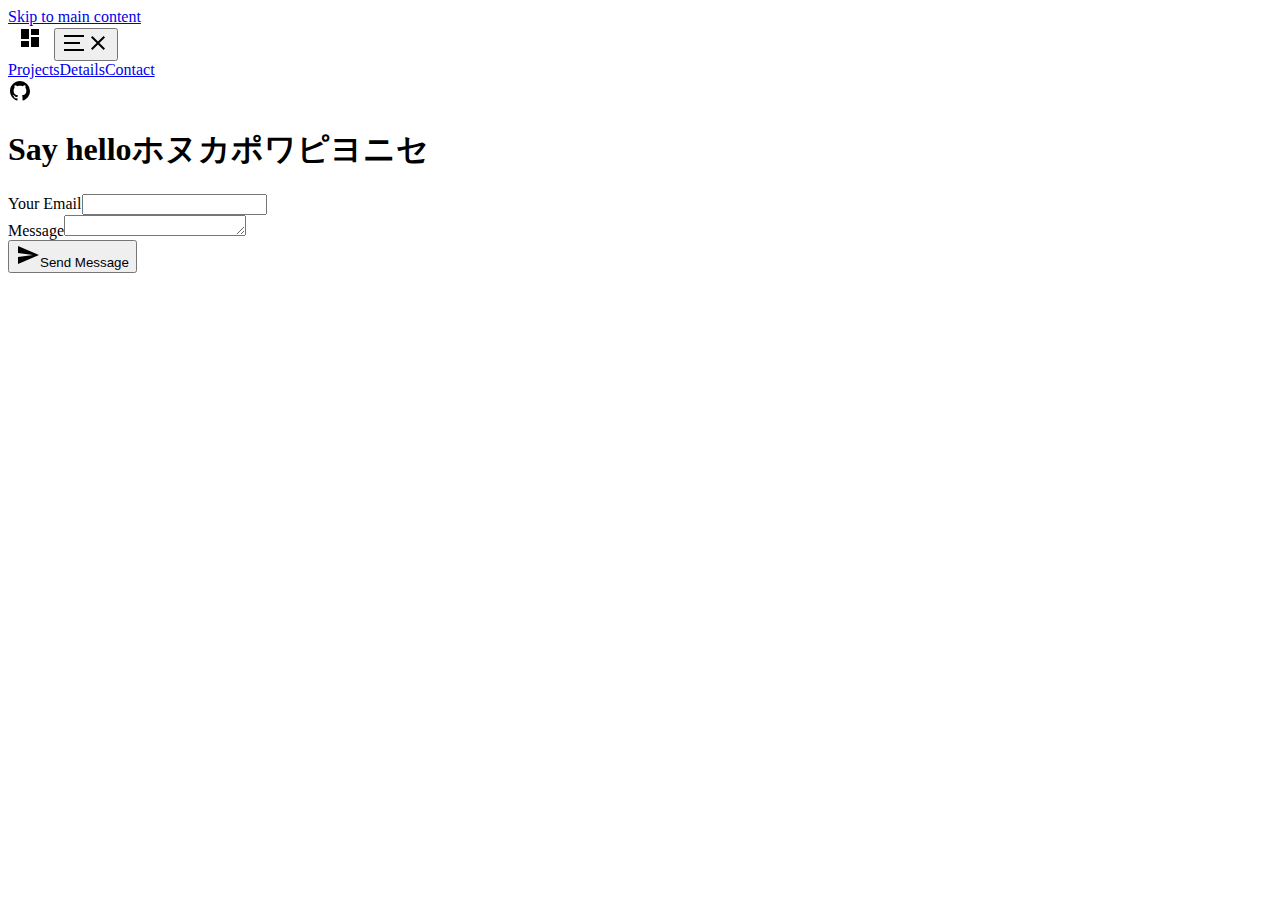
==== contact/index.html @ 42aface4 "Prototype" ====
<!DOCTYPE html><html lang="en"><head><meta charset="utf-8"><meta content="width=device-width,initial-scale=1,shrink-to-fit=no,viewport-fit=cover" name="viewport"><link href="/apple-touch-icon.png" rel="apple-touch-icon" sizes="180x180"><link href="/favicon-32x32.png" rel="icon" type="image/png" sizes="32x32"><link href="/favicon-16x16.png" rel="icon" type="image/png" sizes="16x16"><link href="/site.webmanifest" rel="manifest"><link href="/safari-pinned-tab.svg" rel="mask-icon" color="#5bbad5"><meta content="#da532c" name="msapplication-TileColor"><meta content="#ffffff" name="theme-color"><link href="/Xavier-WW/humans.txt" rel="author" type="text/plain"><link href="/Xavier-WW/static/css/main.a9c631ac.chunk.css" rel="stylesheet"><script src="/Xavier-WW/static/js/0.b0298225.chunk.js" charset="utf-8"></script><link href="/Xavier-WW/static/css/11.02528a26.chunk.css" rel="stylesheet" type="text/css"><script src="/Xavier-WW/static/js/11.ef9a4559.chunk.js" charset="utf-8"></script><link href="/Xavier-WW/static/media/gotham-medium.0ad7d622.woff2" rel="preload" data-react-helmet="true" as="font" crossorigin=""><link href="/Xavier-WW/static/media/gotham-book.9c2a0ce4.woff2" rel="preload" data-react-helmet="true" as="font" crossorigin=""><link href="https://X/contact" rel="canonical" data-react-helmet="true"><style data-react-helmet="true">@font-face{font-family:Gotham;font-weight:400;src:url(/Xavier-WW/static/media/gotham-book.9c2a0ce4.woff2) format("woff");font-display:swap}@font-face{font-family:Gotham;font-weight:500;src:url(/Xavier-WW/static/media/gotham-medium.0ad7d622.woff2) format("woff2");font-display:swap}</style><style data-react-helmet="true">:root{--rgbBlack:0 0 0;--rgbWhite:255 255 255;--bezierFastoutSlowin:cubic-bezier(0.4, 0.0, 0.2, 1);--durationXS:200ms;--durationS:300ms;--durationM:400ms;--durationL:600ms;--durationXL:800ms;--systemFontStack:system-ui,-apple-system,BlinkMacSystemFont,San Francisco,Roboto,Segoe UI,Ubuntu,Helvetica Neue,sans-serif;--fontStack:Gotham,system-ui,-apple-system,BlinkMacSystemFont,San Francisco,Roboto,Segoe UI,Ubuntu,Helvetica Neue,sans-serif;--monoFontStack:SFMono Regular,Roboto Mono,Consolas,Liberation Mono,Menlo,Courier,monospace;--japaneseFontStack:ヒラギノ角ゴ Pro W3,Hiragino Kaku Gothic Pro,Hiragino Sans,Osaka,メイリオ,Meiryo,Segoe UI,sans-serif;--fontWeightRegular:400;--fontWeightMedium:500;--fontWeightBold:700;--fontSizeH0:8.75rem;--fontSizeH1:6.25rem;--fontSizeH2:3.625rem;--fontSizeH3:2.375rem;--fontSizeH4:1.75rem;--fontSizeBodyXL:1.375rem;--fontSizeBodyL:1.25rem;--fontSizeBodyM:1.125rem;--fontSizeBodyS:1rem;--fontSizeBodyXS:0.875rem;--lineHeightTitle:1.1;--lineHeightBody:1.5;--maxWidthS:540px;--maxWidthM:720px;--maxWidthL:1096px;--maxWidthXL:1680px;--spaceOuter:64px;--spaceXS:4px;--spaceS:8px;--spaceM:16px;--spaceL:24px;--spaceXL:32px;--space2XL:48px;--space3XL:64px;--space4XL:96px;--space5XL:128px}@media (max-width:2080px){:root{--fontSizeH0:7.5rem;--fontSizeH1:5rem}}@media (max-width:1680px){:root{--maxWidthS:480px;--maxWidthM:640px;--maxWidthL:1000px;--maxWidthXL:1100px;--spaceOuter:48px;--fontSizeH0:6.25rem;--fontSizeH1:4.375rem;--fontSizeH2:3.25rem;--fontSizeH3:2.25rem;--fontSizeH4:1.625rem}}@media (max-width:1024px){:root{--fontSizeH0:5rem;--fontSizeH1:3.75rem;--fontSizeH2:3rem;--fontSizeH3:2rem;--fontSizeH4:1.5rem}}@media (max-width:696px){:root{--spaceOuter:24px;--fontSizeH0:3.5rem;--fontSizeH1:2.5rem;--fontSizeH2:2.125rem;--fontSizeH3:1.75rem;--fontSizeH4:1.375rem;--fontSizeBodyL:1.125rem;--fontSizeBodyM:1rem;--fontSizeBodyS:0.875rem}}@media (max-width:400px){:root{--spaceOuter:16px;--fontSizeH0:2.625rem;--fontSizeH1:2.375rem;--fontSizeH2:1.75rem;--fontSizeH3:1.5rem;--fontSizeH4:1.25rem}}.dark{--rgbBackground:17 17 17;--rgbBackgroundLight:26 26 26;--rgbPrimary:0 229 255;--rgbAccent:0 229 255;--rgbText:255 255 255;--rgbError:255 0 60;--colorTextTitle:rgb(var(--rgbText) / 1);--colorTextBody:rgb(var(--rgbText) / 0.8);--colorTextLight:rgb(var(--rgbText) / 0.6)}.light{--rgbBackground:242 242 242;--rgbBackgroundLight:255 255 255;--rgbPrimary:0 0 0;--rgbAccent:0 229 255;--rgbText:0 0 0;--rgbError:210 14 60;--colorTextTitle:rgb(var(--rgbText) / 1);--colorTextBody:rgb(var(--rgbText) / 0.7);--colorTextLight:rgb(var(--rgbText) / 0.6)}</style><title>Contact | Xavier W. Wang</title><meta content="Send me a message if you’re interested in discussing a project or if you just want to say hi" name="description" data-react-helmet="true"></head><body class="dark"><script>const preferredTheme=JSON.parse(localStorage.getItem("theme"));document.body.className=preferredTheme||"dark"</script><div id="root"><a class="visually-hidden skip-to-main visually-hidden--show-on-focus" href="#MainContent">Skip to main content</a><header class="navbar"><a class="navbar__logo" href="/#intro" aria-label="Hamish Williams, Designer"><svg aria-hidden="true" class="monogram" height="29" viewBox="0 0 26 29" width="46"><defs><clipPath id="monogram-clip-1"><path d="M13,3V9H21V3M13,21H21V11H13M3,21H11V15H3M3,13H11V3H3V13Z"></path></clipPath></defs><rect height="100%" width="100%" clip-path="url(#monogram-clip-1)"></rect><g clip-path="url(#monogram-clip-1)"><rect height="100%" width="100%" class="monogram__highlight"></rect></g></svg></a><button class="button nav-toggle button--icon-only" aria-expanded="false" aria-label="Menu"><span class="button__text"><div class="nav-toggle__inner"><svg aria-hidden="true" class="icon nav-toggle__icon nav-toggle__icon--menu" height="24" viewBox="0 0 24 24" width="24"><path d="M22 6H2V4h20v2zM2 13h16v-2H2v2zm0 7h20v-2H2v2z"></path></svg><svg aria-hidden="true" class="icon nav-toggle__icon nav-toggle__icon--close" height="24" viewBox="0 0 24 24" width="24"><path d="M19 6.41L17.59 5 12 10.59 6.41 5 5 6.41 10.59 12 5 17.59 6.41 19 12 13.41 17.59 19 19 17.59 13.41 12z"></path></svg></div></span></button><nav class="navbar__nav"><div class="navbar__nav-list"><a class="navbar__nav-link" href="/#project-1">Projects</a><a class="navbar__nav-link" href="/#details">Details</a><a class="navbar__nav-link navbar__nav-link--active" href="/contact" aria-current="page">Contact</a></div><div class="navbar__nav-icons"><a class="navbar__nav-icon-link" href="https://github.com/Xavier-WW" aria-label="Github" rel="noopener noreferrer" target="_blank"><svg aria-hidden="true" class="icon navbar__nav-icon" height="24" viewBox="0 0 24 24" width="24"><path d="M12 2C6.477 2 2 6.477 2 12c0 4.42 2.87 8.17 6.84 9.5.5.08.66-.23.66-.5v-1.69c-2.77.6-3.36-1.34-3.36-1.34-.46-1.16-1.11-1.47-1.11-1.47-.91-.62.07-.6.07-.6 1 .07 1.53 1.03 1.53 1.03.87 1.52 2.34 1.07 2.91.83.09-.65.35-1.09.63-1.34-2.22-.25-4.55-1.11-4.55-4.92 0-1.11.38-2 1.03-2.71-.1-.25-.45-1.29.1-2.64 0 0 .84-.27 2.75 1.02.79-.22 1.65-.33 2.5-.33.85 0 1.71.11 2.5.33 1.91-1.29 2.75-1.02 2.75-1.02.55 1.35.2 2.39.1 2.64.65.71 1.03 1.6 1.03 2.71 0 3.82-2.34 4.66-4.57 4.91.36.31.69.92.69 1.85V21c0 .27.16.59.67.5C19.14 20.16 22 16.42 22 12A10 10 0 0012 2z"></path></svg></a></div></nav></header><main class="app" id="MainContent" tabindex="-1"><div class="app__page app__page--entered"><div class="section contact contact--entered"><form class="contact__form" method="post"><h1 class="contact__title contact__title--entering contact__title--hidden heading heading--align-auto heading--level-3 heading--weight-medium" style="--delay:360ms"><span class="decoder-text"><span class="visually-hidden decoder-text__label visually-hidden--hidden">Say hello</span><span class="decoder-text__content" aria-hidden="true"><span class="decoder-text__glyph">ホ</span><span class="decoder-text__glyph">ヌ</span><span class="decoder-text__glyph">カ</span><span class="decoder-text__glyph">ポ</span><span class="decoder-text__glyph">ワ</span><span class="decoder-text__glyph">ピ</span><span class="decoder-text__glyph">ヨ</span><span class="decoder-text__glyph">ニ</span><span class="decoder-text__glyph">セ</span></span></span></h1><div class="divider contact__divider contact__divider--entering contact__divider--hidden" style="--lineWidth:100%;--lineHeight:2px;--collapseDelay:0ms;--delay:380ms"><div class="divider__line"></div></div><div class="input contact__input contact__input--entering contact__input--hidden" style="--delay:500ms"><div class="input__content"><label class="input__label" for="input-2" id="input-2-label">Your Email</label><input aria-labelledby="input-2-label" autocomplete="email" class="input__element" id="input-2" maxlength="512" required type="email" value=""><div class="input__underline"></div></div></div><div class="input contact__input contact__input--entering contact__input--hidden" style="--delay:600ms"><div class="input__content"><label class="input__label" for="input-3" id="input-3-label">Message</label><textarea aria-labelledby="input-3-label" autocomplete="off" class="textarea input__element" id="input-3" maxlength="4096" required rows="1" style="--resize:none"></textarea><div class="input__underline"></div></div></div><button class="button contact__button contact__button--entering contact__button--hidden" style="--delay:700ms" type="submit"><svg aria-hidden="true" class="icon button__icon button__icon--start" height="24" viewBox="0 0 24 24" width="24"><path d="M2.01 21L23 12 2.01 3 2 10l15 2-15 2 .01 7z"></path></svg><span class="button__text">Send Message</span></button></form></div></div></main></div><script>!function(e){function t(t){for(var n,o,u=t[0],i=t[1],f=t[2],l=0,d=[];l<u.length;l++)o=u[l],Object.prototype.hasOwnProperty.call(a,o)&&a[o]&&d.push(a[o][0]),a[o]=0;for(n in i)Object.prototype.hasOwnProperty.call(i,n)&&(e[n]=i[n]);for(s&&s(t);d.length;)d.shift()();return c.push.apply(c,f||[]),r()}function r(){for(var e,t=0;t<c.length;t++){for(var r=c[t],n=!0,o=1;o<r.length;o++){var i=r[o];0!==a[i]&&(n=!1)}n&&(c.splice(t--,1),e=u(u.s=r[0]))}return e}var n={},o={4:0},a={4:0},c=[];function u(t){if(n[t])return n[t].exports;var r=n[t]={i:t,l:!1,exports:{}};return e[t].call(r.exports,r,r.exports,u),r.l=!0,r.exports}u.e=function(e){var t=[];o[e]?t.push(o[e]):0!==o[e]&&{5:1,7:1,8:1,9:1,10:1,11:1,12:1,13:1,14:1}[e]&&t.push(o[e]=new Promise((function(t,r){for(var n="static/css/"+({}[e]||e)+"."+{0:"31d6cfe0",1:"31d6cfe0",2:"31d6cfe0",5:"da871aa2",7:"d62c2e3d",8:"b1d6b090",9:"65817527",10:"f34e198c",11:"02528a26",12:"5d194e80",13:"8df748a7",14:"a190fbef",15:"31d6cfe0"}[e]+".chunk.css",a=u.p+n,c=document.getElementsByTagName("link"),i=0;i<c.length;i++){var f=(s=c[i]).getAttribute("data-href")||s.getAttribute("href");if("stylesheet"===s.rel&&(f===n||f===a))return t()}var l=document.getElementsByTagName("style");for(i=0;i<l.length;i++){var s;if((f=(s=l[i]).getAttribute("data-href"))===n||f===a)return t()}var d=document.createElement("link");d.rel="stylesheet",d.type="text/css",d.onload=t,d.onerror=function(t){var n=t&&t.target&&t.target.src||a,c=new Error("Loading CSS chunk "+e+" failed.\n("+n+")");c.code="CSS_CHUNK_LOAD_FAILED",c.request=n,delete o[e],d.parentNode.removeChild(d),r(c)},d.href=a,document.getElementsByTagName("head")[0].appendChild(d)})).then((function(){o[e]=0})));var r=a[e];if(0!==r)if(r)t.push(r[2]);else{var n=new Promise((function(t,n){r=a[e]=[t,n]}));t.push(r[2]=n);var c,i=document.createElement("script");i.charset="utf-8",i.timeout=120,u.nc&&i.setAttribute("nonce",u.nc),i.src=function(e){return u.p+"static/js/"+({}[e]||e)+"."+{0:"b0298225",1:"e0204490",2:"ca61586b",5:"0b6d88a7",7:"3e85dca8",8:"c5c7b6a7",9:"9e13a898",10:"ba527cc8",11:"ef9a4559",12:"6a9ab4aa",13:"5e18566c",14:"4534d215",15:"79ff2cbd"}[e]+".chunk.js"}(e);var f=new Error;c=function(t){i.onerror=i.onload=null,clearTimeout(l);var r=a[e];if(0!==r){if(r){var n=t&&("load"===t.type?"missing":t.type),o=t&&t.target&&t.target.src;f.message="Loading chunk "+e+" failed.\n("+n+": "+o+")",f.name="ChunkLoadError",f.type=n,f.request=o,r[1](f)}a[e]=void 0}};var l=setTimeout((function(){c({type:"timeout",target:i})}),12e4);i.onerror=i.onload=c,document.head.appendChild(i)}return Promise.all(t)},u.m=e,u.c=n,u.d=function(e,t,r){u.o(e,t)||Object.defineProperty(e,t,{enumerable:!0,get:r})},u.r=function(e){"undefined"!=typeof Symbol&&Symbol.toStringTag&&Object.defineProperty(e,Symbol.toStringTag,{value:"Module"}),Object.defineProperty(e,"__esModule",{value:!0})},u.t=function(e,t){if(1&t&&(e=u(e)),8&t)return e;if(4&t&&"object"==typeof e&&e&&e.__esModule)return e;var r=Object.create(null);if(u.r(r),Object.defineProperty(r,"default",{enumerable:!0,value:e}),2&t&&"string"!=typeof e)for(var n in e)u.d(r,n,function(t){return e[t]}.bind(null,n));return r},u.n=function(e){var t=e&&e.__esModule?function(){return e.default}:function(){return e};return u.d(t,"a",t),t},u.o=function(e,t){return Object.prototype.hasOwnProperty.call(e,t)},u.p="/Xavier-WW/",u.oe=function(e){throw console.error(e),e};var i=this.webpackJsonpportfolio=this.webpackJsonpportfolio||[],f=i.push.bind(i);i.push=t,i=i.slice();for(var l=0;l<i.length;l++)t(i[l]);var s=f;r()}([])</script><script src="/Xavier-WW/static/js/6.7d664ba1.chunk.js"></script><script src="/Xavier-WW/static/js/main.3aeafd5b.chunk.js"></script></body></html>
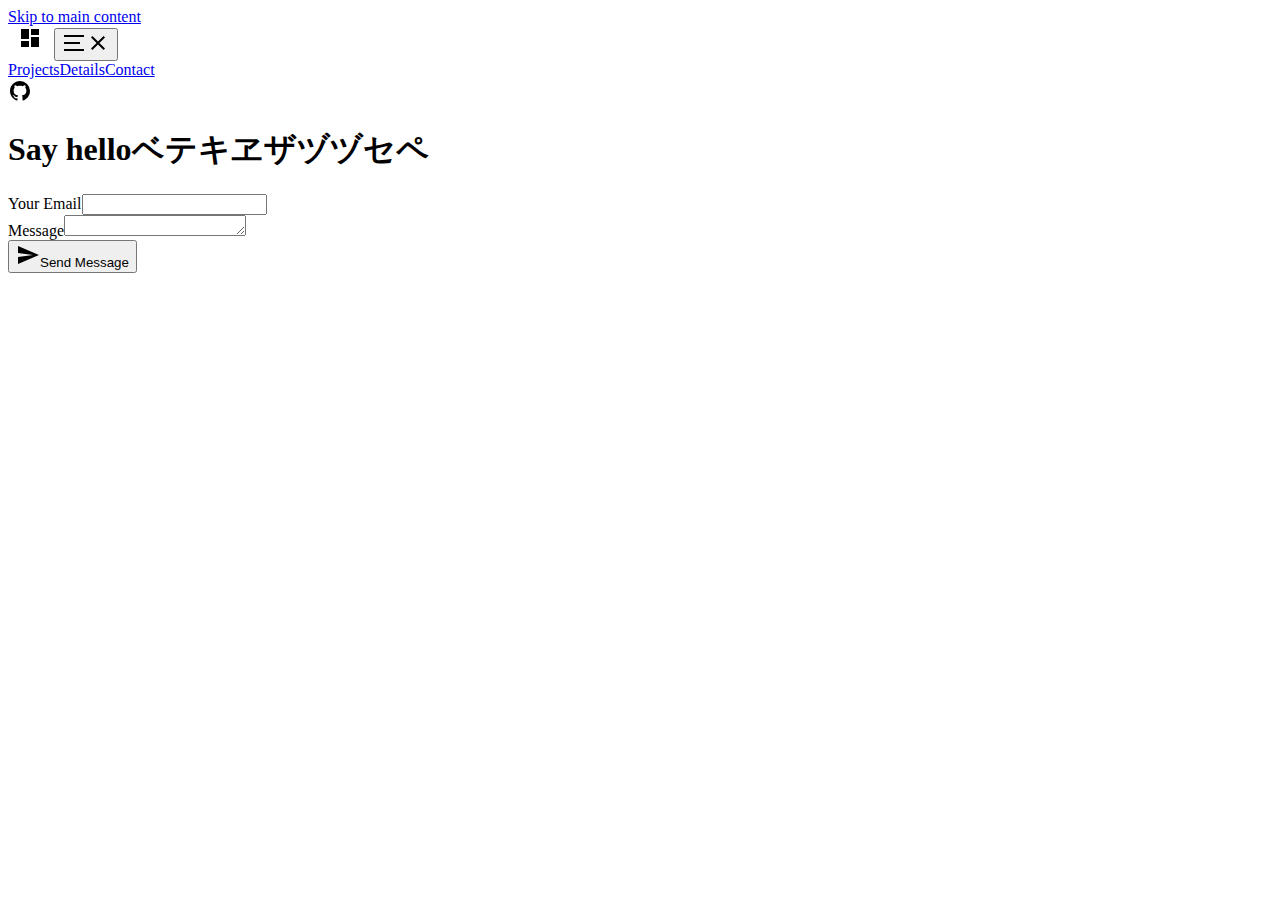
==== commit 68ba8573: "initial" ====
--- a/contact/index.html
+++ b/contact/index.html
@@ -1 +1 @@
-<!DOCTYPE html><html lang="en"><head><meta charset="utf-8"><meta content="width=device-width,initial-scale=1,shrink-to-fit=no,viewport-fit=cover" name="viewport"><link href="/apple-touch-icon.png" rel="apple-touch-icon" sizes="180x180"><link href="/favicon-32x32.png" rel="icon" type="image/png" sizes="32x32"><link href="/favicon-16x16.png" rel="icon" type="image/png" sizes="16x16"><link href="/site.webmanifest" rel="manifest"><link href="/safari-pinned-tab.svg" rel="mask-icon" color="#5bbad5"><meta content="#da532c" name="msapplication-TileColor"><meta content="#ffffff" name="theme-color"><link href="/Xavier-WW/humans.txt" rel="author" type="text/plain"><link href="/Xavier-WW/static/css/main.a9c631ac.chunk.css" rel="stylesheet"><script src="/Xavier-WW/static/js/0.b0298225.chunk.js" charset="utf-8"></script><link href="/Xavier-WW/static/css/11.02528a26.chunk.css" rel="stylesheet" type="text/css"><script src="/Xavier-WW/static/js/11.ef9a4559.chunk.js" charset="utf-8"></script><link href="/Xavier-WW/static/media/gotham-medium.0ad7d622.woff2" rel="preload" data-react-helmet="true" as="font" crossorigin=""><link href="/Xavier-WW/static/media/gotham-book.9c2a0ce4.woff2" rel="preload" data-react-helmet="true" as="font" crossorigin=""><link href="https://X/contact" rel="canonical" data-react-helmet="true"><style data-react-helmet="true">@font-face{font-family:Gotham;font-weight:400;src:url(/Xavier-WW/static/media/gotham-book.9c2a0ce4.woff2) format("woff");font-display:swap}@font-face{font-family:Gotham;font-weight:500;src:url(/Xavier-WW/static/media/gotham-medium.0ad7d622.woff2) format("woff2");font-display:swap}</style><style data-react-helmet="true">:root{--rgbBlack:0 0 0;--rgbWhite:255 255 255;--bezierFastoutSlowin:cubic-bezier(0.4, 0.0, 0.2, 1);--durationXS:200ms;--durationS:300ms;--durationM:400ms;--durationL:600ms;--durationXL:800ms;--systemFontStack:system-ui,-apple-system,BlinkMacSystemFont,San Francisco,Roboto,Segoe UI,Ubuntu,Helvetica Neue,sans-serif;--fontStack:Gotham,system-ui,-apple-system,BlinkMacSystemFont,San Francisco,Roboto,Segoe UI,Ubuntu,Helvetica Neue,sans-serif;--monoFontStack:SFMono Regular,Roboto Mono,Consolas,Liberation Mono,Menlo,Courier,monospace;--japaneseFontStack:ヒラギノ角ゴ Pro W3,Hiragino Kaku Gothic Pro,Hiragino Sans,Osaka,メイリオ,Meiryo,Segoe UI,sans-serif;--fontWeightRegular:400;--fontWeightMedium:500;--fontWeightBold:700;--fontSizeH0:8.75rem;--fontSizeH1:6.25rem;--fontSizeH2:3.625rem;--fontSizeH3:2.375rem;--fontSizeH4:1.75rem;--fontSizeBodyXL:1.375rem;--fontSizeBodyL:1.25rem;--fontSizeBodyM:1.125rem;--fontSizeBodyS:1rem;--fontSizeBodyXS:0.875rem;--lineHeightTitle:1.1;--lineHeightBody:1.5;--maxWidthS:540px;--maxWidthM:720px;--maxWidthL:1096px;--maxWidthXL:1680px;--spaceOuter:64px;--spaceXS:4px;--spaceS:8px;--spaceM:16px;--spaceL:24px;--spaceXL:32px;--space2XL:48px;--space3XL:64px;--space4XL:96px;--space5XL:128px}@media (max-width:2080px){:root{--fontSizeH0:7.5rem;--fontSizeH1:5rem}}@media (max-width:1680px){:root{--maxWidthS:480px;--maxWidthM:640px;--maxWidthL:1000px;--maxWidthXL:1100px;--spaceOuter:48px;--fontSizeH0:6.25rem;--fontSizeH1:4.375rem;--fontSizeH2:3.25rem;--fontSizeH3:2.25rem;--fontSizeH4:1.625rem}}@media (max-width:1024px){:root{--fontSizeH0:5rem;--fontSizeH1:3.75rem;--fontSizeH2:3rem;--fontSizeH3:2rem;--fontSizeH4:1.5rem}}@media (max-width:696px){:root{--spaceOuter:24px;--fontSizeH0:3.5rem;--fontSizeH1:2.5rem;--fontSizeH2:2.125rem;--fontSizeH3:1.75rem;--fontSizeH4:1.375rem;--fontSizeBodyL:1.125rem;--fontSizeBodyM:1rem;--fontSizeBodyS:0.875rem}}@media (max-width:400px){:root{--spaceOuter:16px;--fontSizeH0:2.625rem;--fontSizeH1:2.375rem;--fontSizeH2:1.75rem;--fontSizeH3:1.5rem;--fontSizeH4:1.25rem}}.dark{--rgbBackground:17 17 17;--rgbBackgroundLight:26 26 26;--rgbPrimary:0 229 255;--rgbAccent:0 229 255;--rgbText:255 255 255;--rgbError:255 0 60;--colorTextTitle:rgb(var(--rgbText) / 1);--colorTextBody:rgb(var(--rgbText) / 0.8);--colorTextLight:rgb(var(--rgbText) / 0.6)}.light{--rgbBackground:242 242 242;--rgbBackgroundLight:255 255 255;--rgbPrimary:0 0 0;--rgbAccent:0 229 255;--rgbText:0 0 0;--rgbError:210 14 60;--colorTextTitle:rgb(var(--rgbText) / 1);--colorTextBody:rgb(var(--rgbText) / 0.7);--colorTextLight:rgb(var(--rgbText) / 0.6)}</style><title>Contact | Xavier W. Wang</title><meta content="Send me a message if you’re interested in discussing a project or if you just want to say hi" name="description" data-react-helmet="true"></head><body class="dark"><script>const preferredTheme=JSON.parse(localStorage.getItem("theme"));document.body.className=preferredTheme||"dark"</script><div id="root"><a class="visually-hidden skip-to-main visually-hidden--show-on-focus" href="#MainContent">Skip to main content</a><header class="navbar"><a class="navbar__logo" href="/#intro" aria-label="Hamish Williams, Designer"><svg aria-hidden="true" class="monogram" height="29" viewBox="0 0 26 29" width="46"><defs><clipPath id="monogram-clip-1"><path d="M13,3V9H21V3M13,21H21V11H13M3,21H11V15H3M3,13H11V3H3V13Z"></path></clipPath></defs><rect height="100%" width="100%" clip-path="url(#monogram-clip-1)"></rect><g clip-path="url(#monogram-clip-1)"><rect height="100%" width="100%" class="monogram__highlight"></rect></g></svg></a><button class="button nav-toggle button--icon-only" aria-expanded="false" aria-label="Menu"><span class="button__text"><div class="nav-toggle__inner"><svg aria-hidden="true" class="icon nav-toggle__icon nav-toggle__icon--menu" height="24" viewBox="0 0 24 24" width="24"><path d="M22 6H2V4h20v2zM2 13h16v-2H2v2zm0 7h20v-2H2v2z"></path></svg><svg aria-hidden="true" class="icon nav-toggle__icon nav-toggle__icon--close" height="24" viewBox="0 0 24 24" width="24"><path d="M19 6.41L17.59 5 12 10.59 6.41 5 5 6.41 10.59 12 5 17.59 6.41 19 12 13.41 17.59 19 19 17.59 13.41 12z"></path></svg></div></span></button><nav class="navbar__nav"><div class="navbar__nav-list"><a class="navbar__nav-link" href="/#project-1">Projects</a><a class="navbar__nav-link" href="/#details">Details</a><a class="navbar__nav-link navbar__nav-link--active" href="/contact" aria-current="page">Contact</a></div><div class="navbar__nav-icons"><a class="navbar__nav-icon-link" href="https://github.com/Xavier-WW" aria-label="Github" rel="noopener noreferrer" target="_blank"><svg aria-hidden="true" class="icon navbar__nav-icon" height="24" viewBox="0 0 24 24" width="24"><path d="M12 2C6.477 2 2 6.477 2 12c0 4.42 2.87 8.17 6.84 9.5.5.08.66-.23.66-.5v-1.69c-2.77.6-3.36-1.34-3.36-1.34-.46-1.16-1.11-1.47-1.11-1.47-.91-.62.07-.6.07-.6 1 .07 1.53 1.03 1.53 1.03.87 1.52 2.34 1.07 2.91.83.09-.65.35-1.09.63-1.34-2.22-.25-4.55-1.11-4.55-4.92 0-1.11.38-2 1.03-2.71-.1-.25-.45-1.29.1-2.64 0 0 .84-.27 2.75 1.02.79-.22 1.65-.33 2.5-.33.85 0 1.71.11 2.5.33 1.91-1.29 2.75-1.02 2.75-1.02.55 1.35.2 2.39.1 2.64.65.71 1.03 1.6 1.03 2.71 0 3.82-2.34 4.66-4.57 4.91.36.31.69.92.69 1.85V21c0 .27.16.59.67.5C19.14 20.16 22 16.42 22 12A10 10 0 0012 2z"></path></svg></a></div></nav></header><main class="app" id="MainContent" tabindex="-1"><div class="app__page app__page--entered"><div class="section contact contact--entered"><form class="contact__form" method="post"><h1 class="contact__title contact__title--entering contact__title--hidden heading heading--align-auto heading--level-3 heading--weight-medium" style="--delay:360ms"><span class="decoder-text"><span class="visually-hidden decoder-text__label visually-hidden--hidden">Say hello</span><span class="decoder-text__content" aria-hidden="true"><span class="decoder-text__glyph">ホ</span><span class="decoder-text__glyph">ヌ</span><span class="decoder-text__glyph">カ</span><span class="decoder-text__glyph">ポ</span><span class="decoder-text__glyph">ワ</span><span class="decoder-text__glyph">ピ</span><span class="decoder-text__glyph">ヨ</span><span class="decoder-text__glyph">ニ</span><span class="decoder-text__glyph">セ</span></span></span></h1><div class="divider contact__divider contact__divider--entering contact__divider--hidden" style="--lineWidth:100%;--lineHeight:2px;--collapseDelay:0ms;--delay:380ms"><div class="divider__line"></div></div><div class="input contact__input contact__input--entering contact__input--hidden" style="--delay:500ms"><div class="input__content"><label class="input__label" for="input-2" id="input-2-label">Your Email</label><input aria-labelledby="input-2-label" autocomplete="email" class="input__element" id="input-2" maxlength="512" required type="email" value=""><div class="input__underline"></div></div></div><div class="input contact__input contact__input--entering contact__input--hidden" style="--delay:600ms"><div class="input__content"><label class="input__label" for="input-3" id="input-3-label">Message</label><textarea aria-labelledby="input-3-label" autocomplete="off" class="textarea input__element" id="input-3" maxlength="4096" required rows="1" style="--resize:none"></textarea><div class="input__underline"></div></div></div><button class="button contact__button contact__button--entering contact__button--hidden" style="--delay:700ms" type="submit"><svg aria-hidden="true" class="icon button__icon button__icon--start" height="24" viewBox="0 0 24 24" width="24"><path d="M2.01 21L23 12 2.01 3 2 10l15 2-15 2 .01 7z"></path></svg><span class="button__text">Send Message</span></button></form></div></div></main></div><script>!function(e){function t(t){for(var n,o,u=t[0],i=t[1],f=t[2],l=0,d=[];l<u.length;l++)o=u[l],Object.prototype.hasOwnProperty.call(a,o)&&a[o]&&d.push(a[o][0]),a[o]=0;for(n in i)Object.prototype.hasOwnProperty.call(i,n)&&(e[n]=i[n]);for(s&&s(t);d.length;)d.shift()();return c.push.apply(c,f||[]),r()}function r(){for(var e,t=0;t<c.length;t++){for(var r=c[t],n=!0,o=1;o<r.length;o++){var i=r[o];0!==a[i]&&(n=!1)}n&&(c.splice(t--,1),e=u(u.s=r[0]))}return e}var n={},o={4:0},a={4:0},c=[];function u(t){if(n[t])return n[t].exports;var r=n[t]={i:t,l:!1,exports:{}};return e[t].call(r.exports,r,r.exports,u),r.l=!0,r.exports}u.e=function(e){var t=[];o[e]?t.push(o[e]):0!==o[e]&&{5:1,7:1,8:1,9:1,10:1,11:1,12:1,13:1,14:1}[e]&&t.push(o[e]=new Promise((function(t,r){for(var n="static/css/"+({}[e]||e)+"."+{0:"31d6cfe0",1:"31d6cfe0",2:"31d6cfe0",5:"da871aa2",7:"d62c2e3d",8:"b1d6b090",9:"65817527",10:"f34e198c",11:"02528a26",12:"5d194e80",13:"8df748a7",14:"a190fbef",15:"31d6cfe0"}[e]+".chunk.css",a=u.p+n,c=document.getElementsByTagName("link"),i=0;i<c.length;i++){var f=(s=c[i]).getAttribute("data-href")||s.getAttribute("href");if("stylesheet"===s.rel&&(f===n||f===a))return t()}var l=document.getElementsByTagName("style");for(i=0;i<l.length;i++){var s;if((f=(s=l[i]).getAttribute("data-href"))===n||f===a)return t()}var d=document.createElement("link");d.rel="stylesheet",d.type="text/css",d.onload=t,d.onerror=function(t){var n=t&&t.target&&t.target.src||a,c=new Error("Loading CSS chunk "+e+" failed.\n("+n+")");c.code="CSS_CHUNK_LOAD_FAILED",c.request=n,delete o[e],d.parentNode.removeChild(d),r(c)},d.href=a,document.getElementsByTagName("head")[0].appendChild(d)})).then((function(){o[e]=0})));var r=a[e];if(0!==r)if(r)t.push(r[2]);else{var n=new Promise((function(t,n){r=a[e]=[t,n]}));t.push(r[2]=n);var c,i=document.createElement("script");i.charset="utf-8",i.timeout=120,u.nc&&i.setAttribute("nonce",u.nc),i.src=function(e){return u.p+"static/js/"+({}[e]||e)+"."+{0:"b0298225",1:"e0204490",2:"ca61586b",5:"0b6d88a7",7:"3e85dca8",8:"c5c7b6a7",9:"9e13a898",10:"ba527cc8",11:"ef9a4559",12:"6a9ab4aa",13:"5e18566c",14:"4534d215",15:"79ff2cbd"}[e]+".chunk.js"}(e);var f=new Error;c=function(t){i.onerror=i.onload=null,clearTimeout(l);var r=a[e];if(0!==r){if(r){var n=t&&("load"===t.type?"missing":t.type),o=t&&t.target&&t.target.src;f.message="Loading chunk "+e+" failed.\n("+n+": "+o+")",f.name="ChunkLoadError",f.type=n,f.request=o,r[1](f)}a[e]=void 0}};var l=setTimeout((function(){c({type:"timeout",target:i})}),12e4);i.onerror=i.onload=c,document.head.appendChild(i)}return Promise.all(t)},u.m=e,u.c=n,u.d=function(e,t,r){u.o(e,t)||Object.defineProperty(e,t,{enumerable:!0,get:r})},u.r=function(e){"undefined"!=typeof Symbol&&Symbol.toStringTag&&Object.defineProperty(e,Symbol.toStringTag,{value:"Module"}),Object.defineProperty(e,"__esModule",{value:!0})},u.t=function(e,t){if(1&t&&(e=u(e)),8&t)return e;if(4&t&&"object"==typeof e&&e&&e.__esModule)return e;var r=Object.create(null);if(u.r(r),Object.defineProperty(r,"default",{enumerable:!0,value:e}),2&t&&"string"!=typeof e)for(var n in e)u.d(r,n,function(t){return e[t]}.bind(null,n));return r},u.n=function(e){var t=e&&e.__esModule?function(){return e.default}:function(){return e};return u.d(t,"a",t),t},u.o=function(e,t){return Object.prototype.hasOwnProperty.call(e,t)},u.p="/Xavier-WW/",u.oe=function(e){throw console.error(e),e};var i=this.webpackJsonpportfolio=this.webpackJsonpportfolio||[],f=i.push.bind(i);i.push=t,i=i.slice();for(var l=0;l<i.length;l++)t(i[l]);var s=f;r()}([])</script><script src="/Xavier-WW/static/js/6.7d664ba1.chunk.js"></script><script src="/Xavier-WW/static/js/main.3aeafd5b.chunk.js"></script></body></html>+<!DOCTYPE html><html lang="en"><head><meta charset="utf-8"><meta content="width=device-width,initial-scale=1,shrink-to-fit=no,viewport-fit=cover" name="viewport"><link href="/apple-touch-icon.png" rel="apple-touch-icon" sizes="180x180"><link href="/favicon-32x32.png" rel="icon" type="image/png" sizes="32x32"><link href="/favicon-16x16.png" rel="icon" type="image/png" sizes="16x16"><link href="/site.webmanifest" rel="manifest"><link href="/safari-pinned-tab.svg" rel="mask-icon" color="#5bbad5"><meta content="#da532c" name="msapplication-TileColor"><meta content="#ffffff" name="theme-color"><link href="/Portfolio-three-JS/humans.txt" rel="author" type="text/plain"><link href="/Portfolio-three-JS/static/css/main.a9c631ac.chunk.css" rel="stylesheet"><script src="/Portfolio-three-JS/static/js/0.b0298225.chunk.js" charset="utf-8"></script><link href="/Portfolio-three-JS/static/css/11.02528a26.chunk.css" rel="stylesheet" type="text/css"><script src="/Portfolio-three-JS/static/js/11.ef9a4559.chunk.js" charset="utf-8"></script><link href="/Portfolio-three-JS/static/media/gotham-medium.0ad7d622.woff2" rel="preload" data-react-helmet="true" as="font" crossorigin=""><link href="/Portfolio-three-JS/static/media/gotham-book.9c2a0ce4.woff2" rel="preload" data-react-helmet="true" as="font" crossorigin=""><link href="https://X/contact" rel="canonical" data-react-helmet="true"><style data-react-helmet="true">@font-face{font-family:Gotham;font-weight:400;src:url(/Portfolio-three-JS/static/media/gotham-book.9c2a0ce4.woff2) format("woff");font-display:swap}@font-face{font-family:Gotham;font-weight:500;src:url(/Portfolio-three-JS/static/media/gotham-medium.0ad7d622.woff2) format("woff2");font-display:swap}</style><style data-react-helmet="true">:root{--rgbBlack:0 0 0;--rgbWhite:255 255 255;--bezierFastoutSlowin:cubic-bezier(0.4, 0.0, 0.2, 1);--durationXS:200ms;--durationS:300ms;--durationM:400ms;--durationL:600ms;--durationXL:800ms;--systemFontStack:system-ui,-apple-system,BlinkMacSystemFont,San Francisco,Roboto,Segoe UI,Ubuntu,Helvetica Neue,sans-serif;--fontStack:Gotham,system-ui,-apple-system,BlinkMacSystemFont,San Francisco,Roboto,Segoe UI,Ubuntu,Helvetica Neue,sans-serif;--monoFontStack:SFMono Regular,Roboto Mono,Consolas,Liberation Mono,Menlo,Courier,monospace;--japaneseFontStack:ヒラギノ角ゴ Pro W3,Hiragino Kaku Gothic Pro,Hiragino Sans,Osaka,メイリオ,Meiryo,Segoe UI,sans-serif;--fontWeightRegular:400;--fontWeightMedium:500;--fontWeightBold:700;--fontSizeH0:8.75rem;--fontSizeH1:6.25rem;--fontSizeH2:3.625rem;--fontSizeH3:2.375rem;--fontSizeH4:1.75rem;--fontSizeBodyXL:1.375rem;--fontSizeBodyL:1.25rem;--fontSizeBodyM:1.125rem;--fontSizeBodyS:1rem;--fontSizeBodyXS:0.875rem;--lineHeightTitle:1.1;--lineHeightBody:1.5;--maxWidthS:540px;--maxWidthM:720px;--maxWidthL:1096px;--maxWidthXL:1680px;--spaceOuter:64px;--spaceXS:4px;--spaceS:8px;--spaceM:16px;--spaceL:24px;--spaceXL:32px;--space2XL:48px;--space3XL:64px;--space4XL:96px;--space5XL:128px}@media (max-width:2080px){:root{--fontSizeH0:7.5rem;--fontSizeH1:5rem}}@media (max-width:1680px){:root{--maxWidthS:480px;--maxWidthM:640px;--maxWidthL:1000px;--maxWidthXL:1100px;--spaceOuter:48px;--fontSizeH0:6.25rem;--fontSizeH1:4.375rem;--fontSizeH2:3.25rem;--fontSizeH3:2.25rem;--fontSizeH4:1.625rem}}@media (max-width:1024px){:root{--fontSizeH0:5rem;--fontSizeH1:3.75rem;--fontSizeH2:3rem;--fontSizeH3:2rem;--fontSizeH4:1.5rem}}@media (max-width:696px){:root{--spaceOuter:24px;--fontSizeH0:3.5rem;--fontSizeH1:2.5rem;--fontSizeH2:2.125rem;--fontSizeH3:1.75rem;--fontSizeH4:1.375rem;--fontSizeBodyL:1.125rem;--fontSizeBodyM:1rem;--fontSizeBodyS:0.875rem}}@media (max-width:400px){:root{--spaceOuter:16px;--fontSizeH0:2.625rem;--fontSizeH1:2.375rem;--fontSizeH2:1.75rem;--fontSizeH3:1.5rem;--fontSizeH4:1.25rem}}.dark{--rgbBackground:17 17 17;--rgbBackgroundLight:26 26 26;--rgbPrimary:0 229 255;--rgbAccent:0 229 255;--rgbText:255 255 255;--rgbError:255 0 60;--colorTextTitle:rgb(var(--rgbText) / 1);--colorTextBody:rgb(var(--rgbText) / 0.8);--colorTextLight:rgb(var(--rgbText) / 0.6)}.light{--rgbBackground:242 242 242;--rgbBackgroundLight:255 255 255;--rgbPrimary:0 0 0;--rgbAccent:0 229 255;--rgbText:0 0 0;--rgbError:210 14 60;--colorTextTitle:rgb(var(--rgbText) / 1);--colorTextBody:rgb(var(--rgbText) / 0.7);--colorTextLight:rgb(var(--rgbText) / 0.6)}</style><title>Contact | Xavier W. Wang</title><meta content="Send me a message if you’re interested in discussing a project or if you just want to say hi" name="description" data-react-helmet="true"></head><body class="dark"><script>const preferredTheme=JSON.parse(localStorage.getItem("theme"));document.body.className=preferredTheme||"dark"</script><div id="root"><a class="visually-hidden skip-to-main visually-hidden--show-on-focus" href="#MainContent">Skip to main content</a><header class="navbar"><a class="navbar__logo" href="/#intro" aria-label="Hamish Williams, Designer"><svg aria-hidden="true" class="monogram" height="29" viewBox="0 0 26 29" width="46"><defs><clipPath id="monogram-clip-1"><path d="M13,3V9H21V3M13,21H21V11H13M3,21H11V15H3M3,13H11V3H3V13Z"></path></clipPath></defs><rect height="100%" width="100%" clip-path="url(#monogram-clip-1)"></rect><g clip-path="url(#monogram-clip-1)"><rect height="100%" width="100%" class="monogram__highlight"></rect></g></svg></a><button class="button nav-toggle button--icon-only" aria-expanded="false" aria-label="Menu"><span class="button__text"><div class="nav-toggle__inner"><svg aria-hidden="true" class="icon nav-toggle__icon nav-toggle__icon--menu" height="24" viewBox="0 0 24 24" width="24"><path d="M22 6H2V4h20v2zM2 13h16v-2H2v2zm0 7h20v-2H2v2z"></path></svg><svg aria-hidden="true" class="icon nav-toggle__icon nav-toggle__icon--close" height="24" viewBox="0 0 24 24" width="24"><path d="M19 6.41L17.59 5 12 10.59 6.41 5 5 6.41 10.59 12 5 17.59 6.41 19 12 13.41 17.59 19 19 17.59 13.41 12z"></path></svg></div></span></button><nav class="navbar__nav"><div class="navbar__nav-list"><a class="navbar__nav-link" href="/#project-1">Projects</a><a class="navbar__nav-link" href="/#details">Details</a><a class="navbar__nav-link navbar__nav-link--active" href="/contact" aria-current="page">Contact</a></div><div class="navbar__nav-icons"><a class="navbar__nav-icon-link" href="https://github.com/Xavier-WW" aria-label="Github" rel="noopener noreferrer" target="_blank"><svg aria-hidden="true" class="icon navbar__nav-icon" height="24" viewBox="0 0 24 24" width="24"><path d="M12 2C6.477 2 2 6.477 2 12c0 4.42 2.87 8.17 6.84 9.5.5.08.66-.23.66-.5v-1.69c-2.77.6-3.36-1.34-3.36-1.34-.46-1.16-1.11-1.47-1.11-1.47-.91-.62.07-.6.07-.6 1 .07 1.53 1.03 1.53 1.03.87 1.52 2.34 1.07 2.91.83.09-.65.35-1.09.63-1.34-2.22-.25-4.55-1.11-4.55-4.92 0-1.11.38-2 1.03-2.71-.1-.25-.45-1.29.1-2.64 0 0 .84-.27 2.75 1.02.79-.22 1.65-.33 2.5-.33.85 0 1.71.11 2.5.33 1.91-1.29 2.75-1.02 2.75-1.02.55 1.35.2 2.39.1 2.64.65.71 1.03 1.6 1.03 2.71 0 3.82-2.34 4.66-4.57 4.91.36.31.69.92.69 1.85V21c0 .27.16.59.67.5C19.14 20.16 22 16.42 22 12A10 10 0 0012 2z"></path></svg></a></div></nav></header><main class="app" id="MainContent" tabindex="-1"><div class="app__page app__page--entered"><div class="section contact contact--entered"><form class="contact__form" method="post"><h1 class="contact__title contact__title--entering contact__title--hidden heading heading--align-auto heading--level-3 heading--weight-medium" style="--delay:360ms"><span class="decoder-text"><span class="visually-hidden decoder-text__label visually-hidden--hidden">Say hello</span><span class="decoder-text__content" aria-hidden="true"><span class="decoder-text__glyph">ベ</span><span class="decoder-text__glyph">テ</span><span class="decoder-text__glyph">キ</span><span class="decoder-text__glyph">ヱ</span><span class="decoder-text__glyph">ザ</span><span class="decoder-text__glyph">ヅ</span><span class="decoder-text__glyph">ヅ</span><span class="decoder-text__glyph">セ</span><span class="decoder-text__glyph">ペ</span></span></span></h1><div class="divider contact__divider contact__divider--entering contact__divider--hidden" style="--lineWidth:100%;--lineHeight:2px;--collapseDelay:0ms;--delay:380ms"><div class="divider__line"></div></div><div class="input contact__input contact__input--entering contact__input--hidden" style="--delay:500ms"><div class="input__content"><label class="input__label" for="input-2" id="input-2-label">Your Email</label><input aria-labelledby="input-2-label" autocomplete="email" class="input__element" id="input-2" maxlength="512" required type="email" value=""><div class="input__underline"></div></div></div><div class="input contact__input contact__input--entering contact__input--hidden" style="--delay:600ms"><div class="input__content"><label class="input__label" for="input-3" id="input-3-label">Message</label><textarea aria-labelledby="input-3-label" autocomplete="off" class="textarea input__element" id="input-3" maxlength="4096" required rows="1" style="--resize:none"></textarea><div class="input__underline"></div></div></div><button class="button contact__button contact__button--entering contact__button--hidden" style="--delay:700ms" type="submit"><svg aria-hidden="true" class="icon button__icon button__icon--start" height="24" viewBox="0 0 24 24" width="24"><path d="M2.01 21L23 12 2.01 3 2 10l15 2-15 2 .01 7z"></path></svg><span class="button__text">Send Message</span></button></form></div></div></main></div><script>!function(e){function t(t){for(var n,o,u=t[0],i=t[1],f=t[2],l=0,d=[];l<u.length;l++)o=u[l],Object.prototype.hasOwnProperty.call(a,o)&&a[o]&&d.push(a[o][0]),a[o]=0;for(n in i)Object.prototype.hasOwnProperty.call(i,n)&&(e[n]=i[n]);for(s&&s(t);d.length;)d.shift()();return c.push.apply(c,f||[]),r()}function r(){for(var e,t=0;t<c.length;t++){for(var r=c[t],n=!0,o=1;o<r.length;o++){var i=r[o];0!==a[i]&&(n=!1)}n&&(c.splice(t--,1),e=u(u.s=r[0]))}return e}var n={},o={4:0},a={4:0},c=[];function u(t){if(n[t])return n[t].exports;var r=n[t]={i:t,l:!1,exports:{}};return e[t].call(r.exports,r,r.exports,u),r.l=!0,r.exports}u.e=function(e){var t=[];o[e]?t.push(o[e]):0!==o[e]&&{5:1,7:1,8:1,9:1,10:1,11:1,12:1,13:1,14:1}[e]&&t.push(o[e]=new Promise((function(t,r){for(var n="static/css/"+({}[e]||e)+"."+{0:"31d6cfe0",1:"31d6cfe0",2:"31d6cfe0",5:"da871aa2",7:"d62c2e3d",8:"b1d6b090",9:"65817527",10:"f34e198c",11:"02528a26",12:"5d194e80",13:"8df748a7",14:"a190fbef",15:"31d6cfe0"}[e]+".chunk.css",a=u.p+n,c=document.getElementsByTagName("link"),i=0;i<c.length;i++){var f=(s=c[i]).getAttribute("data-href")||s.getAttribute("href");if("stylesheet"===s.rel&&(f===n||f===a))return t()}var l=document.getElementsByTagName("style");for(i=0;i<l.length;i++){var s;if((f=(s=l[i]).getAttribute("data-href"))===n||f===a)return t()}var d=document.createElement("link");d.rel="stylesheet",d.type="text/css",d.onload=t,d.onerror=function(t){var n=t&&t.target&&t.target.src||a,c=new Error("Loading CSS chunk "+e+" failed.\n("+n+")");c.code="CSS_CHUNK_LOAD_FAILED",c.request=n,delete o[e],d.parentNode.removeChild(d),r(c)},d.href=a,document.getElementsByTagName("head")[0].appendChild(d)})).then((function(){o[e]=0})));var r=a[e];if(0!==r)if(r)t.push(r[2]);else{var n=new Promise((function(t,n){r=a[e]=[t,n]}));t.push(r[2]=n);var c,i=document.createElement("script");i.charset="utf-8",i.timeout=120,u.nc&&i.setAttribute("nonce",u.nc),i.src=function(e){return u.p+"static/js/"+({}[e]||e)+"."+{0:"b0298225",1:"e0204490",2:"ca61586b",5:"0b6d88a7",7:"3e85dca8",8:"c5c7b6a7",9:"9e13a898",10:"ba527cc8",11:"ef9a4559",12:"6a9ab4aa",13:"5e18566c",14:"4534d215",15:"79ff2cbd"}[e]+".chunk.js"}(e);var f=new Error;c=function(t){i.onerror=i.onload=null,clearTimeout(l);var r=a[e];if(0!==r){if(r){var n=t&&("load"===t.type?"missing":t.type),o=t&&t.target&&t.target.src;f.message="Loading chunk "+e+" failed.\n("+n+": "+o+")",f.name="ChunkLoadError",f.type=n,f.request=o,r[1](f)}a[e]=void 0}};var l=setTimeout((function(){c({type:"timeout",target:i})}),12e4);i.onerror=i.onload=c,document.head.appendChild(i)}return Promise.all(t)},u.m=e,u.c=n,u.d=function(e,t,r){u.o(e,t)||Object.defineProperty(e,t,{enumerable:!0,get:r})},u.r=function(e){"undefined"!=typeof Symbol&&Symbol.toStringTag&&Object.defineProperty(e,Symbol.toStringTag,{value:"Module"}),Object.defineProperty(e,"__esModule",{value:!0})},u.t=function(e,t){if(1&t&&(e=u(e)),8&t)return e;if(4&t&&"object"==typeof e&&e&&e.__esModule)return e;var r=Object.create(null);if(u.r(r),Object.defineProperty(r,"default",{enumerable:!0,value:e}),2&t&&"string"!=typeof e)for(var n in e)u.d(r,n,function(t){return e[t]}.bind(null,n));return r},u.n=function(e){var t=e&&e.__esModule?function(){return e.default}:function(){return e};return u.d(t,"a",t),t},u.o=function(e,t){return Object.prototype.hasOwnProperty.call(e,t)},u.p="/Portfolio-three-JS/",u.oe=function(e){throw console.error(e),e};var i=this.webpackJsonpportfolio=this.webpackJsonpportfolio||[],f=i.push.bind(i);i.push=t,i=i.slice();for(var l=0;l<i.length;l++)t(i[l]);var s=f;r()}([])</script><script src="/Portfolio-three-JS/static/js/6.7d664ba1.chunk.js"></script><script src="/Portfolio-three-JS/static/js/main.3aeafd5b.chunk.js"></script></body></html>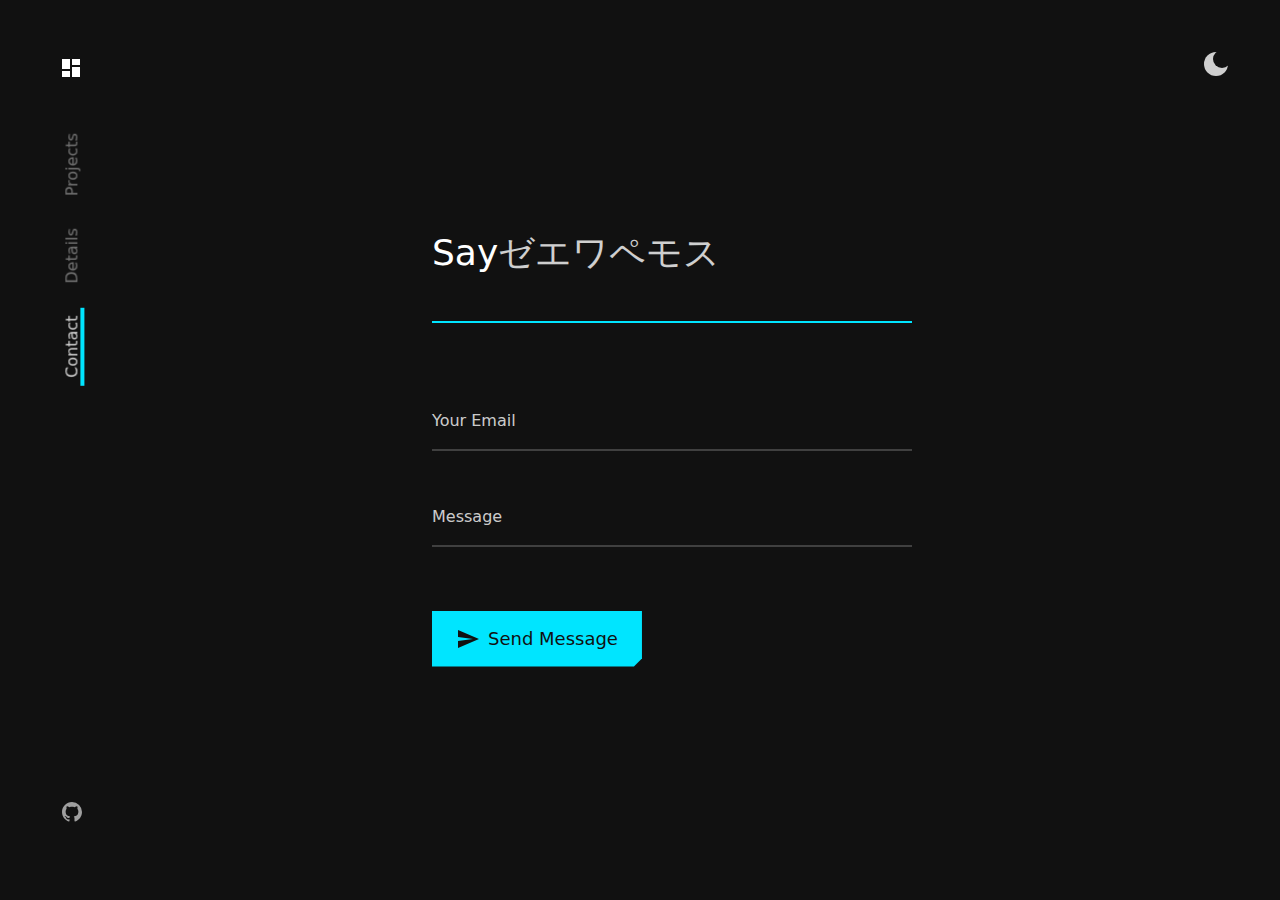
==== commit 621470de: "initial" ====
--- a/contact/index.html
+++ b/contact/index.html
@@ -1 +1 @@
-<!DOCTYPE html><html lang="en"><head><meta charset="utf-8"><meta content="width=device-width,initial-scale=1,shrink-to-fit=no,viewport-fit=cover" name="viewport"><link href="/apple-touch-icon.png" rel="apple-touch-icon" sizes="180x180"><link href="/favicon-32x32.png" rel="icon" type="image/png" sizes="32x32"><link href="/favicon-16x16.png" rel="icon" type="image/png" sizes="16x16"><link href="/site.webmanifest" rel="manifest"><link href="/safari-pinned-tab.svg" rel="mask-icon" color="#5bbad5"><meta content="#da532c" name="msapplication-TileColor"><meta content="#ffffff" name="theme-color"><link href="/Portfolio-three-JS/humans.txt" rel="author" type="text/plain"><link href="/Portfolio-three-JS/static/css/main.a9c631ac.chunk.css" rel="stylesheet"><script src="/Portfolio-three-JS/static/js/0.b0298225.chunk.js" charset="utf-8"></script><link href="/Portfolio-three-JS/static/css/11.02528a26.chunk.css" rel="stylesheet" type="text/css"><script src="/Portfolio-three-JS/static/js/11.ef9a4559.chunk.js" charset="utf-8"></script><link href="/Portfolio-three-JS/static/media/gotham-medium.0ad7d622.woff2" rel="preload" data-react-helmet="true" as="font" crossorigin=""><link href="/Portfolio-three-JS/static/media/gotham-book.9c2a0ce4.woff2" rel="preload" data-react-helmet="true" as="font" crossorigin=""><link href="https://X/contact" rel="canonical" data-react-helmet="true"><style data-react-helmet="true">@font-face{font-family:Gotham;font-weight:400;src:url(/Portfolio-three-JS/static/media/gotham-book.9c2a0ce4.woff2) format("woff");font-display:swap}@font-face{font-family:Gotham;font-weight:500;src:url(/Portfolio-three-JS/static/media/gotham-medium.0ad7d622.woff2) format("woff2");font-display:swap}</style><style data-react-helmet="true">:root{--rgbBlack:0 0 0;--rgbWhite:255 255 255;--bezierFastoutSlowin:cubic-bezier(0.4, 0.0, 0.2, 1);--durationXS:200ms;--durationS:300ms;--durationM:400ms;--durationL:600ms;--durationXL:800ms;--systemFontStack:system-ui,-apple-system,BlinkMacSystemFont,San Francisco,Roboto,Segoe UI,Ubuntu,Helvetica Neue,sans-serif;--fontStack:Gotham,system-ui,-apple-system,BlinkMacSystemFont,San Francisco,Roboto,Segoe UI,Ubuntu,Helvetica Neue,sans-serif;--monoFontStack:SFMono Regular,Roboto Mono,Consolas,Liberation Mono,Menlo,Courier,monospace;--japaneseFontStack:ヒラギノ角ゴ Pro W3,Hiragino Kaku Gothic Pro,Hiragino Sans,Osaka,メイリオ,Meiryo,Segoe UI,sans-serif;--fontWeightRegular:400;--fontWeightMedium:500;--fontWeightBold:700;--fontSizeH0:8.75rem;--fontSizeH1:6.25rem;--fontSizeH2:3.625rem;--fontSizeH3:2.375rem;--fontSizeH4:1.75rem;--fontSizeBodyXL:1.375rem;--fontSizeBodyL:1.25rem;--fontSizeBodyM:1.125rem;--fontSizeBodyS:1rem;--fontSizeBodyXS:0.875rem;--lineHeightTitle:1.1;--lineHeightBody:1.5;--maxWidthS:540px;--maxWidthM:720px;--maxWidthL:1096px;--maxWidthXL:1680px;--spaceOuter:64px;--spaceXS:4px;--spaceS:8px;--spaceM:16px;--spaceL:24px;--spaceXL:32px;--space2XL:48px;--space3XL:64px;--space4XL:96px;--space5XL:128px}@media (max-width:2080px){:root{--fontSizeH0:7.5rem;--fontSizeH1:5rem}}@media (max-width:1680px){:root{--maxWidthS:480px;--maxWidthM:640px;--maxWidthL:1000px;--maxWidthXL:1100px;--spaceOuter:48px;--fontSizeH0:6.25rem;--fontSizeH1:4.375rem;--fontSizeH2:3.25rem;--fontSizeH3:2.25rem;--fontSizeH4:1.625rem}}@media (max-width:1024px){:root{--fontSizeH0:5rem;--fontSizeH1:3.75rem;--fontSizeH2:3rem;--fontSizeH3:2rem;--fontSizeH4:1.5rem}}@media (max-width:696px){:root{--spaceOuter:24px;--fontSizeH0:3.5rem;--fontSizeH1:2.5rem;--fontSizeH2:2.125rem;--fontSizeH3:1.75rem;--fontSizeH4:1.375rem;--fontSizeBodyL:1.125rem;--fontSizeBodyM:1rem;--fontSizeBodyS:0.875rem}}@media (max-width:400px){:root{--spaceOuter:16px;--fontSizeH0:2.625rem;--fontSizeH1:2.375rem;--fontSizeH2:1.75rem;--fontSizeH3:1.5rem;--fontSizeH4:1.25rem}}.dark{--rgbBackground:17 17 17;--rgbBackgroundLight:26 26 26;--rgbPrimary:0 229 255;--rgbAccent:0 229 255;--rgbText:255 255 255;--rgbError:255 0 60;--colorTextTitle:rgb(var(--rgbText) / 1);--colorTextBody:rgb(var(--rgbText) / 0.8);--colorTextLight:rgb(var(--rgbText) / 0.6)}.light{--rgbBackground:242 242 242;--rgbBackgroundLight:255 255 255;--rgbPrimary:0 0 0;--rgbAccent:0 229 255;--rgbText:0 0 0;--rgbError:210 14 60;--colorTextTitle:rgb(var(--rgbText) / 1);--colorTextBody:rgb(var(--rgbText) / 0.7);--colorTextLight:rgb(var(--rgbText) / 0.6)}</style><title>Contact | Xavier W. Wang</title><meta content="Send me a message if you’re interested in discussing a project or if you just want to say hi" name="description" data-react-helmet="true"></head><body class="dark"><script>const preferredTheme=JSON.parse(localStorage.getItem("theme"));document.body.className=preferredTheme||"dark"</script><div id="root"><a class="visually-hidden skip-to-main visually-hidden--show-on-focus" href="#MainContent">Skip to main content</a><header class="navbar"><a class="navbar__logo" href="/#intro" aria-label="Hamish Williams, Designer"><svg aria-hidden="true" class="monogram" height="29" viewBox="0 0 26 29" width="46"><defs><clipPath id="monogram-clip-1"><path d="M13,3V9H21V3M13,21H21V11H13M3,21H11V15H3M3,13H11V3H3V13Z"></path></clipPath></defs><rect height="100%" width="100%" clip-path="url(#monogram-clip-1)"></rect><g clip-path="url(#monogram-clip-1)"><rect height="100%" width="100%" class="monogram__highlight"></rect></g></svg></a><button class="button nav-toggle button--icon-only" aria-expanded="false" aria-label="Menu"><span class="button__text"><div class="nav-toggle__inner"><svg aria-hidden="true" class="icon nav-toggle__icon nav-toggle__icon--menu" height="24" viewBox="0 0 24 24" width="24"><path d="M22 6H2V4h20v2zM2 13h16v-2H2v2zm0 7h20v-2H2v2z"></path></svg><svg aria-hidden="true" class="icon nav-toggle__icon nav-toggle__icon--close" height="24" viewBox="0 0 24 24" width="24"><path d="M19 6.41L17.59 5 12 10.59 6.41 5 5 6.41 10.59 12 5 17.59 6.41 19 12 13.41 17.59 19 19 17.59 13.41 12z"></path></svg></div></span></button><nav class="navbar__nav"><div class="navbar__nav-list"><a class="navbar__nav-link" href="/#project-1">Projects</a><a class="navbar__nav-link" href="/#details">Details</a><a class="navbar__nav-link navbar__nav-link--active" href="/contact" aria-current="page">Contact</a></div><div class="navbar__nav-icons"><a class="navbar__nav-icon-link" href="https://github.com/Xavier-WW" aria-label="Github" rel="noopener noreferrer" target="_blank"><svg aria-hidden="true" class="icon navbar__nav-icon" height="24" viewBox="0 0 24 24" width="24"><path d="M12 2C6.477 2 2 6.477 2 12c0 4.42 2.87 8.17 6.84 9.5.5.08.66-.23.66-.5v-1.69c-2.77.6-3.36-1.34-3.36-1.34-.46-1.16-1.11-1.47-1.11-1.47-.91-.62.07-.6.07-.6 1 .07 1.53 1.03 1.53 1.03.87 1.52 2.34 1.07 2.91.83.09-.65.35-1.09.63-1.34-2.22-.25-4.55-1.11-4.55-4.92 0-1.11.38-2 1.03-2.71-.1-.25-.45-1.29.1-2.64 0 0 .84-.27 2.75 1.02.79-.22 1.65-.33 2.5-.33.85 0 1.71.11 2.5.33 1.91-1.29 2.75-1.02 2.75-1.02.55 1.35.2 2.39.1 2.64.65.71 1.03 1.6 1.03 2.71 0 3.82-2.34 4.66-4.57 4.91.36.31.69.92.69 1.85V21c0 .27.16.59.67.5C19.14 20.16 22 16.42 22 12A10 10 0 0012 2z"></path></svg></a></div></nav></header><main class="app" id="MainContent" tabindex="-1"><div class="app__page app__page--entered"><div class="section contact contact--entered"><form class="contact__form" method="post"><h1 class="contact__title contact__title--entering contact__title--hidden heading heading--align-auto heading--level-3 heading--weight-medium" style="--delay:360ms"><span class="decoder-text"><span class="visually-hidden decoder-text__label visually-hidden--hidden">Say hello</span><span class="decoder-text__content" aria-hidden="true"><span class="decoder-text__glyph">ベ</span><span class="decoder-text__glyph">テ</span><span class="decoder-text__glyph">キ</span><span class="decoder-text__glyph">ヱ</span><span class="decoder-text__glyph">ザ</span><span class="decoder-text__glyph">ヅ</span><span class="decoder-text__glyph">ヅ</span><span class="decoder-text__glyph">セ</span><span class="decoder-text__glyph">ペ</span></span></span></h1><div class="divider contact__divider contact__divider--entering contact__divider--hidden" style="--lineWidth:100%;--lineHeight:2px;--collapseDelay:0ms;--delay:380ms"><div class="divider__line"></div></div><div class="input contact__input contact__input--entering contact__input--hidden" style="--delay:500ms"><div class="input__content"><label class="input__label" for="input-2" id="input-2-label">Your Email</label><input aria-labelledby="input-2-label" autocomplete="email" class="input__element" id="input-2" maxlength="512" required type="email" value=""><div class="input__underline"></div></div></div><div class="input contact__input contact__input--entering contact__input--hidden" style="--delay:600ms"><div class="input__content"><label class="input__label" for="input-3" id="input-3-label">Message</label><textarea aria-labelledby="input-3-label" autocomplete="off" class="textarea input__element" id="input-3" maxlength="4096" required rows="1" style="--resize:none"></textarea><div class="input__underline"></div></div></div><button class="button contact__button contact__button--entering contact__button--hidden" style="--delay:700ms" type="submit"><svg aria-hidden="true" class="icon button__icon button__icon--start" height="24" viewBox="0 0 24 24" width="24"><path d="M2.01 21L23 12 2.01 3 2 10l15 2-15 2 .01 7z"></path></svg><span class="button__text">Send Message</span></button></form></div></div></main></div><script>!function(e){function t(t){for(var n,o,u=t[0],i=t[1],f=t[2],l=0,d=[];l<u.length;l++)o=u[l],Object.prototype.hasOwnProperty.call(a,o)&&a[o]&&d.push(a[o][0]),a[o]=0;for(n in i)Object.prototype.hasOwnProperty.call(i,n)&&(e[n]=i[n]);for(s&&s(t);d.length;)d.shift()();return c.push.apply(c,f||[]),r()}function r(){for(var e,t=0;t<c.length;t++){for(var r=c[t],n=!0,o=1;o<r.length;o++){var i=r[o];0!==a[i]&&(n=!1)}n&&(c.splice(t--,1),e=u(u.s=r[0]))}return e}var n={},o={4:0},a={4:0},c=[];function u(t){if(n[t])return n[t].exports;var r=n[t]={i:t,l:!1,exports:{}};return e[t].call(r.exports,r,r.exports,u),r.l=!0,r.exports}u.e=function(e){var t=[];o[e]?t.push(o[e]):0!==o[e]&&{5:1,7:1,8:1,9:1,10:1,11:1,12:1,13:1,14:1}[e]&&t.push(o[e]=new Promise((function(t,r){for(var n="static/css/"+({}[e]||e)+"."+{0:"31d6cfe0",1:"31d6cfe0",2:"31d6cfe0",5:"da871aa2",7:"d62c2e3d",8:"b1d6b090",9:"65817527",10:"f34e198c",11:"02528a26",12:"5d194e80",13:"8df748a7",14:"a190fbef",15:"31d6cfe0"}[e]+".chunk.css",a=u.p+n,c=document.getElementsByTagName("link"),i=0;i<c.length;i++){var f=(s=c[i]).getAttribute("data-href")||s.getAttribute("href");if("stylesheet"===s.rel&&(f===n||f===a))return t()}var l=document.getElementsByTagName("style");for(i=0;i<l.length;i++){var s;if((f=(s=l[i]).getAttribute("data-href"))===n||f===a)return t()}var d=document.createElement("link");d.rel="stylesheet",d.type="text/css",d.onload=t,d.onerror=function(t){var n=t&&t.target&&t.target.src||a,c=new Error("Loading CSS chunk "+e+" failed.\n("+n+")");c.code="CSS_CHUNK_LOAD_FAILED",c.request=n,delete o[e],d.parentNode.removeChild(d),r(c)},d.href=a,document.getElementsByTagName("head")[0].appendChild(d)})).then((function(){o[e]=0})));var r=a[e];if(0!==r)if(r)t.push(r[2]);else{var n=new Promise((function(t,n){r=a[e]=[t,n]}));t.push(r[2]=n);var c,i=document.createElement("script");i.charset="utf-8",i.timeout=120,u.nc&&i.setAttribute("nonce",u.nc),i.src=function(e){return u.p+"static/js/"+({}[e]||e)+"."+{0:"b0298225",1:"e0204490",2:"ca61586b",5:"0b6d88a7",7:"3e85dca8",8:"c5c7b6a7",9:"9e13a898",10:"ba527cc8",11:"ef9a4559",12:"6a9ab4aa",13:"5e18566c",14:"4534d215",15:"79ff2cbd"}[e]+".chunk.js"}(e);var f=new Error;c=function(t){i.onerror=i.onload=null,clearTimeout(l);var r=a[e];if(0!==r){if(r){var n=t&&("load"===t.type?"missing":t.type),o=t&&t.target&&t.target.src;f.message="Loading chunk "+e+" failed.\n("+n+": "+o+")",f.name="ChunkLoadError",f.type=n,f.request=o,r[1](f)}a[e]=void 0}};var l=setTimeout((function(){c({type:"timeout",target:i})}),12e4);i.onerror=i.onload=c,document.head.appendChild(i)}return Promise.all(t)},u.m=e,u.c=n,u.d=function(e,t,r){u.o(e,t)||Object.defineProperty(e,t,{enumerable:!0,get:r})},u.r=function(e){"undefined"!=typeof Symbol&&Symbol.toStringTag&&Object.defineProperty(e,Symbol.toStringTag,{value:"Module"}),Object.defineProperty(e,"__esModule",{value:!0})},u.t=function(e,t){if(1&t&&(e=u(e)),8&t)return e;if(4&t&&"object"==typeof e&&e&&e.__esModule)return e;var r=Object.create(null);if(u.r(r),Object.defineProperty(r,"default",{enumerable:!0,value:e}),2&t&&"string"!=typeof e)for(var n in e)u.d(r,n,function(t){return e[t]}.bind(null,n));return r},u.n=function(e){var t=e&&e.__esModule?function(){return e.default}:function(){return e};return u.d(t,"a",t),t},u.o=function(e,t){return Object.prototype.hasOwnProperty.call(e,t)},u.p="/Portfolio-three-JS/",u.oe=function(e){throw console.error(e),e};var i=this.webpackJsonpportfolio=this.webpackJsonpportfolio||[],f=i.push.bind(i);i.push=t,i=i.slice();for(var l=0;l<i.length;l++)t(i[l]);var s=f;r()}([])</script><script src="/Portfolio-three-JS/static/js/6.7d664ba1.chunk.js"></script><script src="/Portfolio-three-JS/static/js/main.3aeafd5b.chunk.js"></script></body></html>+<!DOCTYPE html><html lang="en"><head><meta charset="utf-8"><meta content="width=device-width,initial-scale=1,shrink-to-fit=no,viewport-fit=cover" name="viewport"><link href="/apple-touch-icon.png" rel="apple-touch-icon" sizes="180x180"><link href="/favicon-32x32.png" rel="icon" type="image/png" sizes="32x32"><link href="/favicon-16x16.png" rel="icon" type="image/png" sizes="16x16"><link href="/site.webmanifest" rel="manifest"><link href="/safari-pinned-tab.svg" rel="mask-icon" color="#5bbad5"><meta content="#da532c" name="msapplication-TileColor"><meta content="#ffffff" name="theme-color"><link href="/humans.txt" rel="author" type="text/plain"><link href="/static/css/main.a9c631ac.chunk.css" rel="stylesheet"><script src="/static/js/0.b0298225.chunk.js" charset="utf-8"></script><link href="/static/css/11.02528a26.chunk.css" rel="stylesheet" type="text/css"><script src="/static/js/11.ef9a4559.chunk.js" charset="utf-8"></script><link href="/static/media/gotham-medium.0ad7d622.woff2" rel="preload" data-react-helmet="true" as="font" crossorigin=""><link href="/static/media/gotham-book.9c2a0ce4.woff2" rel="preload" data-react-helmet="true" as="font" crossorigin=""><link href="https://X/contact" rel="canonical" data-react-helmet="true"><style data-react-helmet="true">@font-face{font-family:Gotham;font-weight:400;src:url(/static/media/gotham-book.9c2a0ce4.woff2) format("woff");font-display:swap}@font-face{font-family:Gotham;font-weight:500;src:url(/static/media/gotham-medium.0ad7d622.woff2) format("woff2");font-display:swap}</style><style data-react-helmet="true">:root{--rgbBlack:0 0 0;--rgbWhite:255 255 255;--bezierFastoutSlowin:cubic-bezier(0.4, 0.0, 0.2, 1);--durationXS:200ms;--durationS:300ms;--durationM:400ms;--durationL:600ms;--durationXL:800ms;--systemFontStack:system-ui,-apple-system,BlinkMacSystemFont,San Francisco,Roboto,Segoe UI,Ubuntu,Helvetica Neue,sans-serif;--fontStack:Gotham,system-ui,-apple-system,BlinkMacSystemFont,San Francisco,Roboto,Segoe UI,Ubuntu,Helvetica Neue,sans-serif;--monoFontStack:SFMono Regular,Roboto Mono,Consolas,Liberation Mono,Menlo,Courier,monospace;--japaneseFontStack:ヒラギノ角ゴ Pro W3,Hiragino Kaku Gothic Pro,Hiragino Sans,Osaka,メイリオ,Meiryo,Segoe UI,sans-serif;--fontWeightRegular:400;--fontWeightMedium:500;--fontWeightBold:700;--fontSizeH0:8.75rem;--fontSizeH1:6.25rem;--fontSizeH2:3.625rem;--fontSizeH3:2.375rem;--fontSizeH4:1.75rem;--fontSizeBodyXL:1.375rem;--fontSizeBodyL:1.25rem;--fontSizeBodyM:1.125rem;--fontSizeBodyS:1rem;--fontSizeBodyXS:0.875rem;--lineHeightTitle:1.1;--lineHeightBody:1.5;--maxWidthS:540px;--maxWidthM:720px;--maxWidthL:1096px;--maxWidthXL:1680px;--spaceOuter:64px;--spaceXS:4px;--spaceS:8px;--spaceM:16px;--spaceL:24px;--spaceXL:32px;--space2XL:48px;--space3XL:64px;--space4XL:96px;--space5XL:128px}@media (max-width:2080px){:root{--fontSizeH0:7.5rem;--fontSizeH1:5rem}}@media (max-width:1680px){:root{--maxWidthS:480px;--maxWidthM:640px;--maxWidthL:1000px;--maxWidthXL:1100px;--spaceOuter:48px;--fontSizeH0:6.25rem;--fontSizeH1:4.375rem;--fontSizeH2:3.25rem;--fontSizeH3:2.25rem;--fontSizeH4:1.625rem}}@media (max-width:1024px){:root{--fontSizeH0:5rem;--fontSizeH1:3.75rem;--fontSizeH2:3rem;--fontSizeH3:2rem;--fontSizeH4:1.5rem}}@media (max-width:696px){:root{--spaceOuter:24px;--fontSizeH0:3.5rem;--fontSizeH1:2.5rem;--fontSizeH2:2.125rem;--fontSizeH3:1.75rem;--fontSizeH4:1.375rem;--fontSizeBodyL:1.125rem;--fontSizeBodyM:1rem;--fontSizeBodyS:0.875rem}}@media (max-width:400px){:root{--spaceOuter:16px;--fontSizeH0:2.625rem;--fontSizeH1:2.375rem;--fontSizeH2:1.75rem;--fontSizeH3:1.5rem;--fontSizeH4:1.25rem}}.dark{--rgbBackground:17 17 17;--rgbBackgroundLight:26 26 26;--rgbPrimary:0 229 255;--rgbAccent:0 229 255;--rgbText:255 255 255;--rgbError:255 0 60;--colorTextTitle:rgb(var(--rgbText) / 1);--colorTextBody:rgb(var(--rgbText) / 0.8);--colorTextLight:rgb(var(--rgbText) / 0.6)}.light{--rgbBackground:242 242 242;--rgbBackgroundLight:255 255 255;--rgbPrimary:0 0 0;--rgbAccent:0 229 255;--rgbText:0 0 0;--rgbError:210 14 60;--colorTextTitle:rgb(var(--rgbText) / 1);--colorTextBody:rgb(var(--rgbText) / 0.7);--colorTextLight:rgb(var(--rgbText) / 0.6)}</style><title>Contact | Xavier W. Wang</title><meta content="Send me a message if you’re interested in discussing a project or if you just want to say hi" name="description" data-react-helmet="true"></head><body class="dark"><script>const preferredTheme=JSON.parse(localStorage.getItem("theme"));document.body.className=preferredTheme||"dark"</script><div id="root"><a class="visually-hidden skip-to-main visually-hidden--show-on-focus" href="#MainContent">Skip to main content</a><header class="navbar"><a class="navbar__logo" href="/#intro" aria-label="Hamish Williams, Designer"><svg aria-hidden="true" class="monogram" height="29" viewBox="0 0 26 29" width="46"><defs><clipPath id="monogram-clip-1"><path d="M13,3V9H21V3M13,21H21V11H13M3,21H11V15H3M3,13H11V3H3V13Z"></path></clipPath></defs><rect height="100%" width="100%" clip-path="url(#monogram-clip-1)"></rect><g clip-path="url(#monogram-clip-1)"><rect height="100%" width="100%" class="monogram__highlight"></rect></g></svg></a><button class="button nav-toggle button--icon-only" aria-expanded="false" aria-label="Menu"><span class="button__text"><div class="nav-toggle__inner"><svg aria-hidden="true" class="icon nav-toggle__icon nav-toggle__icon--menu" height="24" viewBox="0 0 24 24" width="24"><path d="M22 6H2V4h20v2zM2 13h16v-2H2v2zm0 7h20v-2H2v2z"></path></svg><svg aria-hidden="true" class="icon nav-toggle__icon nav-toggle__icon--close" height="24" viewBox="0 0 24 24" width="24"><path d="M19 6.41L17.59 5 12 10.59 6.41 5 5 6.41 10.59 12 5 17.59 6.41 19 12 13.41 17.59 19 19 17.59 13.41 12z"></path></svg></div></span></button><nav class="navbar__nav"><div class="navbar__nav-list"><a class="navbar__nav-link" href="/#project-1">Projects</a><a class="navbar__nav-link" href="/#details">Details</a><a class="navbar__nav-link navbar__nav-link--active" href="/contact" aria-current="page">Contact</a></div><div class="navbar__nav-icons"><a class="navbar__nav-icon-link" href="https://github.com/Xavier-WW" aria-label="Github" rel="noopener noreferrer" target="_blank"><svg aria-hidden="true" class="icon navbar__nav-icon" height="24" viewBox="0 0 24 24" width="24"><path d="M12 2C6.477 2 2 6.477 2 12c0 4.42 2.87 8.17 6.84 9.5.5.08.66-.23.66-.5v-1.69c-2.77.6-3.36-1.34-3.36-1.34-.46-1.16-1.11-1.47-1.11-1.47-.91-.62.07-.6.07-.6 1 .07 1.53 1.03 1.53 1.03.87 1.52 2.34 1.07 2.91.83.09-.65.35-1.09.63-1.34-2.22-.25-4.55-1.11-4.55-4.92 0-1.11.38-2 1.03-2.71-.1-.25-.45-1.29.1-2.64 0 0 .84-.27 2.75 1.02.79-.22 1.65-.33 2.5-.33.85 0 1.71.11 2.5.33 1.91-1.29 2.75-1.02 2.75-1.02.55 1.35.2 2.39.1 2.64.65.71 1.03 1.6 1.03 2.71 0 3.82-2.34 4.66-4.57 4.91.36.31.69.92.69 1.85V21c0 .27.16.59.67.5C19.14 20.16 22 16.42 22 12A10 10 0 0012 2z"></path></svg></a></div></nav></header><main class="app" id="MainContent" tabindex="-1"><div class="app__page app__page--entered"><div class="section contact contact--entered"><form class="contact__form" method="post"><h1 class="contact__title contact__title--entering contact__title--hidden heading heading--align-auto heading--level-3 heading--weight-medium" style="--delay:360ms"><span class="decoder-text"><span class="visually-hidden decoder-text__label visually-hidden--hidden">Say hello</span><span class="decoder-text__content" aria-hidden="true"><span class="decoder-text__glyph">ゴ</span><span class="decoder-text__glyph">チ</span><span class="decoder-text__glyph">チ</span><span class="decoder-text__glyph">ス</span><span class="decoder-text__glyph">キ</span><span class="decoder-text__glyph">バ</span><span class="decoder-text__glyph">ア</span><span class="decoder-text__glyph">ル</span><span class="decoder-text__glyph">ラ</span></span></span></h1><div class="divider contact__divider contact__divider--entering contact__divider--hidden" style="--lineWidth:100%;--lineHeight:2px;--collapseDelay:0ms;--delay:380ms"><div class="divider__line"></div></div><div class="input contact__input contact__input--entering contact__input--hidden" style="--delay:500ms"><div class="input__content"><label class="input__label" for="input-2" id="input-2-label">Your Email</label><input aria-labelledby="input-2-label" autocomplete="email" class="input__element" id="input-2" maxlength="512" required type="email" value=""><div class="input__underline"></div></div></div><div class="input contact__input contact__input--entering contact__input--hidden" style="--delay:600ms"><div class="input__content"><label class="input__label" for="input-3" id="input-3-label">Message</label><textarea aria-labelledby="input-3-label" autocomplete="off" class="textarea input__element" id="input-3" maxlength="4096" required rows="1" style="--resize:none"></textarea><div class="input__underline"></div></div></div><button class="button contact__button contact__button--entering contact__button--hidden" style="--delay:700ms" type="submit"><svg aria-hidden="true" class="icon button__icon button__icon--start" height="24" viewBox="0 0 24 24" width="24"><path d="M2.01 21L23 12 2.01 3 2 10l15 2-15 2 .01 7z"></path></svg><span class="button__text">Send Message</span></button></form></div></div></main></div><script>!function(e){function t(t){for(var n,o,u=t[0],i=t[1],f=t[2],l=0,d=[];l<u.length;l++)o=u[l],Object.prototype.hasOwnProperty.call(a,o)&&a[o]&&d.push(a[o][0]),a[o]=0;for(n in i)Object.prototype.hasOwnProperty.call(i,n)&&(e[n]=i[n]);for(s&&s(t);d.length;)d.shift()();return c.push.apply(c,f||[]),r()}function r(){for(var e,t=0;t<c.length;t++){for(var r=c[t],n=!0,o=1;o<r.length;o++){var i=r[o];0!==a[i]&&(n=!1)}n&&(c.splice(t--,1),e=u(u.s=r[0]))}return e}var n={},o={4:0},a={4:0},c=[];function u(t){if(n[t])return n[t].exports;var r=n[t]={i:t,l:!1,exports:{}};return e[t].call(r.exports,r,r.exports,u),r.l=!0,r.exports}u.e=function(e){var t=[];o[e]?t.push(o[e]):0!==o[e]&&{5:1,7:1,8:1,9:1,10:1,11:1,12:1,13:1,14:1}[e]&&t.push(o[e]=new Promise((function(t,r){for(var n="static/css/"+({}[e]||e)+"."+{0:"31d6cfe0",1:"31d6cfe0",2:"31d6cfe0",5:"da871aa2",7:"d62c2e3d",8:"b1d6b090",9:"65817527",10:"f34e198c",11:"02528a26",12:"5d194e80",13:"8df748a7",14:"a190fbef",15:"31d6cfe0"}[e]+".chunk.css",a=u.p+n,c=document.getElementsByTagName("link"),i=0;i<c.length;i++){var f=(s=c[i]).getAttribute("data-href")||s.getAttribute("href");if("stylesheet"===s.rel&&(f===n||f===a))return t()}var l=document.getElementsByTagName("style");for(i=0;i<l.length;i++){var s;if((f=(s=l[i]).getAttribute("data-href"))===n||f===a)return t()}var d=document.createElement("link");d.rel="stylesheet",d.type="text/css",d.onload=t,d.onerror=function(t){var n=t&&t.target&&t.target.src||a,c=new Error("Loading CSS chunk "+e+" failed.\n("+n+")");c.code="CSS_CHUNK_LOAD_FAILED",c.request=n,delete o[e],d.parentNode.removeChild(d),r(c)},d.href=a,document.getElementsByTagName("head")[0].appendChild(d)})).then((function(){o[e]=0})));var r=a[e];if(0!==r)if(r)t.push(r[2]);else{var n=new Promise((function(t,n){r=a[e]=[t,n]}));t.push(r[2]=n);var c,i=document.createElement("script");i.charset="utf-8",i.timeout=120,u.nc&&i.setAttribute("nonce",u.nc),i.src=function(e){return u.p+"static/js/"+({}[e]||e)+"."+{0:"b0298225",1:"e0204490",2:"ca61586b",5:"0b6d88a7",7:"3e85dca8",8:"c5c7b6a7",9:"9e13a898",10:"ba527cc8",11:"ef9a4559",12:"6a9ab4aa",13:"5e18566c",14:"4534d215",15:"79ff2cbd"}[e]+".chunk.js"}(e);var f=new Error;c=function(t){i.onerror=i.onload=null,clearTimeout(l);var r=a[e];if(0!==r){if(r){var n=t&&("load"===t.type?"missing":t.type),o=t&&t.target&&t.target.src;f.message="Loading chunk "+e+" failed.\n("+n+": "+o+")",f.name="ChunkLoadError",f.type=n,f.request=o,r[1](f)}a[e]=void 0}};var l=setTimeout((function(){c({type:"timeout",target:i})}),12e4);i.onerror=i.onload=c,document.head.appendChild(i)}return Promise.all(t)},u.m=e,u.c=n,u.d=function(e,t,r){u.o(e,t)||Object.defineProperty(e,t,{enumerable:!0,get:r})},u.r=function(e){"undefined"!=typeof Symbol&&Symbol.toStringTag&&Object.defineProperty(e,Symbol.toStringTag,{value:"Module"}),Object.defineProperty(e,"__esModule",{value:!0})},u.t=function(e,t){if(1&t&&(e=u(e)),8&t)return e;if(4&t&&"object"==typeof e&&e&&e.__esModule)return e;var r=Object.create(null);if(u.r(r),Object.defineProperty(r,"default",{enumerable:!0,value:e}),2&t&&"string"!=typeof e)for(var n in e)u.d(r,n,function(t){return e[t]}.bind(null,n));return r},u.n=function(e){var t=e&&e.__esModule?function(){return e.default}:function(){return e};return u.d(t,"a",t),t},u.o=function(e,t){return Object.prototype.hasOwnProperty.call(e,t)},u.p="/",u.oe=function(e){throw console.error(e),e};var i=this.webpackJsonpportfolio=this.webpackJsonpportfolio||[],f=i.push.bind(i);i.push=t,i=i.slice();for(var l=0;l<i.length;l++)t(i[l]);var s=f;r()}([])</script><script src="/static/js/6.7d664ba1.chunk.js"></script><script src="/static/js/main.3aeafd5b.chunk.js"></script></body></html>--- a/static/css/main.a9c631ac.chunk.css
+++ b/static/css/main.a9c631ac.chunk.css
@@ -0,0 +1,2 @@
+.monogram{fill:var(--colorTextTitle);transition:fill var(--durationL) ease}.monogram__highlight{fill:rgb(var(--rgbAccent));opacity:0;transform:scaleY(0);transform-origin:top;transition:opacity .1s ease var(--durationM)}@media (prefers-reduced-motion:no-preference){.monogram__highlight{transition:transform var(--durationM) var(--bezierFastoutSlowin),opacity .1s ease var(--durationM)}}.monogram:hover .monogram__highlight,a:focus .monogram__highlight,a:hover .monogram__highlight{opacity:1;transform:scaleX(1);transform-origin:bottom;transition:opacity .1s ease}@media (prefers-reduced-motion:no-preference){.monogram:hover .monogram__highlight,a:focus .monogram__highlight,a:hover .monogram__highlight{transition:transform var(--durationM) var(--bezierFastoutSlowin),opacity .1s ease}}.icon{display:block;fill:currentColor}.visually-hidden{position:absolute}.visually-hidden--hidden,.visually-hidden--show-on-focus:not(:focus){border:0;clip:rect(0 0 0 0);height:1px;width:1px;margin:-1px;padding:0;overflow:hidden;position:absolute;white-space:nowrap;word-wrap:normal}.loader{display:flex;justify-content:center;width:var(--size);height:var(--size)}.loader-text{color:inherit;font-size:var(--fontSizeBodyS);font-weight:var(--fontWeightMedium)}.loader__content{display:grid;grid-template-columns:repeat(3,var(--spanSize));grid-gap:var(--gapSize);gap:var(--gapSize);align-items:center;justify-content:center;transform:skewX(22deg)}@keyframes loader-span{0%{transform:scaleY(0);opacity:.5;transform-origin:top}40%{transform:scaleY(1);opacity:1;transform-origin:top}60%{transform:scaleY(1);opacity:1;transform-origin:bottom}to{transform:scaleY(0);opacity:.5;transform-origin:bottom}}.loader__span{height:60%;background:currentColor;animation:loader-span 1s var(--bezierFastoutSlowin) infinite;transform:scaleY(0);transform-origin:top left}.loader__span:nth-child(2){animation-delay:.1s}.loader__span:nth-child(3){animation-delay:.2s}.button{--buttonSize:3.5rem;--buttonFontSize:1.125rem;--buttonFocusWidth:4px;--buttonPadding:0 var(--spaceL);--buttonTextColor:rgb(var(--rgbBackground));--buttonTextVisibility:visible;outline:none;height:var(--buttonSize);padding:var(--buttonPadding);cursor:pointer;transition-property:opacity,color,background;transition-duration:var(--durationS);transition-timing-function:var(--bezierFastoutSlowin);display:inline-flex;align-items:center;color:var(--buttonTextColor);position:relative;z-index:1}.button:focus{box-shadow:0 0 0 4px rgb(var(--rgbBackground)),0 0 0 8px rgb(var(--rgbText))}.button:after{content:"";transition-property:opacity,color,background;transition-duration:var(--durationM);transition-timing-function:var(--bezierFastoutSlowin);background:rgb(var(--rgbPrimary));position:absolute;inset:0;z-index:-1;-webkit-clip-path:polygon(0 0,100% 0,100% calc(100% - 8px),calc(100% - 8px) 100%,0 100%);clip-path:polygon(0 0,100% 0,100% calc(100% - 8px),calc(100% - 8px) 100%,0 100%)}.button:active{box-shadow:none;transition-duration:calc(var(--durationXS)/2)}@media (prefers-reduced-motion:no-preference){.button{transition-property:transform,opacity,color,background}.button:hover{transform:scale(1.05)}.button:active{transform:scale(1)}}.button--secondary{--buttonSpace:10px;--buttonTextColor:rgb(var(--rgbPrimary));background:none;padding-left:var(--buttonSpace);padding-right:var(--buttonSpace);position:relative;left:calc(var(--buttonSpace)*-1);height:2rem}.button--secondary:after{content:"";height:2rem;position:absolute;inset:0;background-color:rgb(var(--rgbPrimary)/.2);transform:scaleX(0);transform-origin:right;-webkit-clip-path:none;clip-path:none}.button--secondary:hover{transform:none;background:transparent}.button--secondary:hover:after{transform:scaleX(1);transform-origin:left}@media (prefers-reduced-motion:no-preference){.button--secondary:after{transition:transform var(--durationM) var(--bezierFastoutSlowin)}}.button--loading{--buttonTextVisibility:hidden}.button--icon-only{--buttonPadding:0;--buttonTextColor:var(--colorTextBody);width:var(--buttonSize);align-items:center;justify-content:center;padding:0}.button--icon-only:hover{transform:none}.button--icon-only:after{background:rgb(var(--rgbText)/0)}.button--icon-only:hover:after{background:rgb(var(--rgbText)/.1)}.button__text{font-size:var(--buttonFontSize);font-weight:var(--fontWeightMedium);visibility:var(--buttonTextVisibility);position:relative;line-height:1;flex:1 1 auto;display:flex;align-items:center;justify-content:center}.button__loader{position:absolute;left:50%;transform:translateX(-50%);color:rgb(var(--rgbBackground))}.button__icon{transition-property:opacity,fill;transition-duration:var(--durationS);transition-timing-function:var(--bezierFastoutSlowin)}@media (prefers-reduced-motion:no-preference){.button__icon{transition-property:transform,opacity,fill}}.button__icon--start{margin-right:var(--spaceS)}.button__icon--end{margin-left:var(--spaceS)}@media (prefers-reduced-motion:no-preference){.button:hover .button__icon--shift{transform:translate3d(var(--spaceXS),0,0)}}.button--loading .button__icon{opacity:0}.nav-toggle{--buttonSize:var(--space2XL);position:fixed;top:var(--spaceOuter);right:var(--spaceOuter);width:var(--buttonSize);height:var(--buttonSize);z-index:1024;display:none}@media (max-height:696px),(max-width:696px){.nav-toggle{display:flex}}.nav-toggle__inner{display:flex;align-items:center;justify-content:center;height:100%;width:100%}.nav-toggle__icon{--iconSize:var(--spaceXL);position:absolute;transition-property:opacity,fill;transition-duration:var(--durationM);transition-timing-function:var(--bezierFastoutSlowin);opacity:1;transform:rotate(0deg);fill:var(--colorTextBody);width:var(--iconSize);height:var(--iconSize)}@media (prefers-reduced-motion:no-preference){.nav-toggle__icon{transition-delay:.1s;transition-property:opacity,transform,fill}}.nav-toggle__icon--open{opacity:0}@media (prefers-reduced-motion:no-preference){.nav-toggle__icon--open{transition-delay:0s;transform:rotate(45deg)}}.nav-toggle__icon--close{opacity:0}@media (prefers-reduced-motion:no-preference){.nav-toggle__icon--close{transition-delay:0s;transform:rotate(-45deg)}}.nav-toggle__icon--open.nav-toggle__icon--close{opacity:1}@media (prefers-reduced-motion:no-preference){.nav-toggle__icon--open.nav-toggle__icon--close{transition-delay:.1s;transform:rotate(0deg)}}.theme-toggle{--buttonSize:var(--space2XL);position:fixed;z-index:2048;width:var(--buttonSize);height:var(--buttonSize);top:var(--spaceOuter);right:var(--spaceOuter);margin-top:calc(var(--spaceS)*-1);margin-right:calc(var(--spaceS)*-1);transform:translateZ(0)}@media (max-height:696px),(max-width:696px){.theme-toggle:not(.theme-toggle--mobile){display:none}}.theme-toggle--mobile{top:unset;bottom:var(--spaceXL);right:var(--spaceXL);margin-top:0;margin-right:0}.theme-toggle__svg{display:block}.theme-toggle__circle{fill:currentColor;transform:scale(.6);transform-origin:center}@media (prefers-reduced-motion:no-preference){.theme-toggle__circle{transition-property:transform,fill;transition-duration:var(--durationL);transition-delay:0s;transition-timing-function:var(--bezierFastoutSlowin)}}.theme-toggle__circle--mask{fill:#fff}.theme-toggle__circle--dark{transform:none;transition-delay:.3s}.theme-toggle__mask{fill:#000;transform:translate3d(100%,-100%,0)}@media (prefers-reduced-motion:no-preference){.theme-toggle__mask{transition:transform var(--durationL) var(--bezierFastoutSlowin);transition-delay:0s}}.theme-toggle__mask--dark{transform:none;transition-delay:.3s}.theme-toggle__path{stroke:currentColor;fill:none;stroke-linecap:round;stroke-width:3;stroke-dasharray:7 7;stroke-dashoffset:0;opacity:1}@media (prefers-reduced-motion:no-preference){.theme-toggle__path{transition-property:stroke-dashoffset,opacity;transition-duration:var(--durationL);transition-timing-function:var(--bezierFastoutSlowin);transition-delay:.3s}}.theme-toggle__path--dark{stroke-dashoffset:7;transition-delay:0s;opacity:0}.navbar{--headerNavFontSize:1rem;display:flex;flex-direction:column;align-items:center;justify-content:flex-start;padding:0;width:var(--space2XL);position:fixed;top:var(--spaceOuter);left:var(--spaceOuter);bottom:var(--spaceOuter);z-index:1024}@media (max-width:696px){.navbar{--headerNavFontSize:1.375rem}}@media (max-height:696px),(max-width:696px){.navbar{bottom:auto}}.navbar__logo{display:flex;position:relative;padding:var(--spaceS) var(--spaceS) var(--spaceL);z-index:16}.navbar__logo:focus{box-shadow:0 0 0 4px rgb(var(--rgbBackground)),0 0 0 8px rgb(var(--rgbText));outline:none}.navbar__logo:active{box-shadow:none}@media (max-width:696px){.navbar__logo{padding-bottom:var(--spaceS)}}.navbar__nav{display:flex;flex-direction:column;justify-content:space-between;align-items:center;flex:1 1 auto;max-width:var(--space2XL);position:relative;top:calc(var(--spaceM)*-1)}@media (max-height:696px),(max-width:696px){.navbar__nav{display:none}}.navbar__nav-list{transform:rotate(-90deg) translate3d(-50%,0,0);display:flex;flex-direction:row-reverse}.navbar__nav-link{padding:var(--spaceM);color:rgb(var(--rgbText)/.4);font-weight:var(--fontWeightMedium);font-size:var(--headerNavFontSize);text-decoration:none;position:relative;transition:color var(--durationS) ease .1s;line-height:1}.navbar__nav-link:active,.navbar__nav-link:focus,.navbar__nav-link:hover,.navbar__nav-link[aria-current=page]{color:var(--colorTextBody)}.navbar__nav-link:after{content:"";position:absolute;top:70%;right:var(--spaceS);left:var(--spaceS);height:4px;background:rgb(var(--rgbAccent));transform:scaleX(0) translateY(-2px);transform-origin:right}@media (prefers-reduced-motion:no-preference){.navbar__nav-link:after{transition:transform var(--durationM) var(--bezierFastoutSlowin)}}.navbar__nav-link:active:after,.navbar__nav-link:focus:after,.navbar__nav-link:hover:after,.navbar__nav-link[aria-current=page]:after{transform:scaleX(1) translateY(-2px);transform-origin:left}.navbar__nav-link:focus{box-shadow:0 0 0 4px rgb(var(--rgbBackground)),0 0 0 8px rgb(var(--rgbText));outline:none}.navbar__nav-link:active{box-shadow:none}.navbar__nav-icons{display:flex;flex-direction:column;align-items:center;justify-content:center;position:relative;z-index:16}@media (max-height:696px),(max-width:696px){.navbar__nav-icons{flex-direction:row;position:absolute;bottom:var(--spaceXL);left:var(--spaceXL)}}@media (max-width:820px) and (max-height:420px){.navbar__nav-icons{left:var(--spaceL);transform:none;flex-direction:column;align-items:center;justify-content:center}}.navbar__nav-icon-link{display:flex;align-items:center;justify-content:center;padding:var(--spaceS);width:var(--space2XL);height:var(--space2XL);color:var(--colorTextLight);transition:color var(--durationM) var(--bezierFastoutSlowin)}.navbar__nav-icon-link:focus{box-shadow:0 0 0 4px rgb(var(--rgbBackground)),0 0 0 8px rgb(var(--rgbText));outline:none}.navbar__nav-icon-link:active{box-shadow:none}.navbar__nav-icon-link:active,.navbar__nav-icon-link:focus,.navbar__nav-icon-link:hover{color:rgb(var(--rgbAccent))}.navbar__nav-icon{fill:currentColor;transition:fill var(--durationM) ease}.navbar__mobile-nav{position:fixed;inset:0;background:rgb(var(--rgbBackground)/.9);transform:translate3d(0,-100%,0);transition-property:background;transition-duration:var(--durationL);transition-timing-function:var(--bezierFastoutSlowin);display:none;flex-direction:column;align-items:center;justify-content:center;-webkit-backdrop-filter:blur(16px);backdrop-filter:blur(16px)}@media (max-height:696px),(max-width:696px){.navbar__mobile-nav{display:flex}}@media (prefers-reduced-motion:no-preference){.navbar__mobile-nav{transition-property:transform,background;transform:translate3d(0,-100%,0)}}.navbar__mobile-nav--entered{transform:translateZ(0)}.navbar__mobile-nav-link{width:100%;font-size:var(--headerNavFontSize);text-align:center;text-decoration:none;color:var(--colorTextBody);padding:var(--spaceL);opacity:0;transition-property:opacity;transition-duration:var(--durationS);transition-timing-function:var(--bezierFastoutSlowin);position:relative;top:calc(var(--spaceM)*-1)}@media (prefers-reduced-motion:no-preference){.navbar__mobile-nav-link{transition-property:transform,opacity;transform:translate3d(0,calc(var(--spaceXL)*-1),0)}}@media (max-width:820px) and (max-height:420px){.navbar__mobile-nav-link{top:auto}}@media (max-height:360px),(max-width:400px){.navbar__mobile-nav-link{--headerNavFontSize:1.125rem}}.navbar__mobile-nav-link:after{content:"";position:absolute;top:70%;right:var(--space3XL);left:var(--space3XL);height:4px;background:rgb(var(--rgbAccent));transform:scaleX(0) translateY(-1px);transform-origin:right}@media (prefers-reduced-motion:no-preference){.navbar__mobile-nav-link:after{transition:transform var(--durationM) var(--bezierFastoutSlowin)}}.navbar__mobile-nav-link:active:after,.navbar__mobile-nav-link:focus:after,.navbar__mobile-nav-link:hover:after{transform:scaleX(1) translateY(-1px);transform-origin:left}.navbar__mobile-nav-link:focus{box-shadow:0 0 0 4px rgb(var(--rgbBackground)),0 0 0 8px rgb(var(--rgbText));outline:none}.navbar__mobile-nav-link:active{box-shadow:none}.navbar__mobile-nav-link--entered{opacity:1;transform:none}body{box-sizing:border-box}*,:after,:before{box-sizing:inherit}h1,h2,h3,h4,h5,p{margin:0}input,textarea{border:0;padding:0;border-radius:0}button,input,textarea{font-family:inherit;margin:0;background-color:initial;appearance:none;-webkit-appearance:none}button{border:0}a{text-decoration:none}ul{padding-left:1em}body,ul{margin:0}body{font-family:var(--fontStack);font-weight:var(--fontWeightRegular);font-synthesis:none;text-rendering:optimizeLegibility;background:rgb(var(--rgbBackground));color:var(--colorTextBody);border:0;width:100vw;overflow-x:hidden}::selection{background:rgb(var(--rgbAccent));color:rgb(var(--rgbBlack))}@keyframes fade-in{0%{opacity:0}to{opacity:1}}.app{width:100%;position:relative;background:rgb(var(--rgbBackground));transition:background var(--durationM) ease;outline:none;display:grid;grid-template:100%/100%}.app__page{opacity:0;grid-area:1/1;transition:opacity var(--durationS) ease;min-height:100vh}.app__page--entering,.app__page--exiting{opacity:0}.app__page--entered{transition-duration:var(--durationL);transition-delay:var(--durationXS);opacity:1}.skip-to-main{color:rgb(var(--rgbBackground));z-index:128}.skip-to-main:focus{padding:var(--spaceS) var(--spaceM);position:fixed;top:var(--spaceM);left:var(--spaceM);text-decoration:none;font-weight:var(--fontWeightMedium);line-height:1;box-shadow:0 0 0 4px rgb(var(--rgbBackground)),0 0 0 8px rgb(var(--rgbText));outline:none}.skip-to-main:before{content:"";position:absolute;inset:0;background-color:rgb(var(--rgbPrimary));-webkit-clip-path:polygon(0 0,100% 0,100% calc(100% - 8px),calc(100% - 8px) 100%,0 100%);clip-path:polygon(0 0,100% 0,100% calc(100% - 8px),calc(100% - 8px) 100%,0 100%);z-index:-1}
+/*# sourceMappingURL=main.a9c631ac.chunk.css.map */--- a/static/css/11.02528a26.chunk.css
+++ b/static/css/11.02528a26.chunk.css
@@ -0,0 +1,2 @@
+.contact{--form-height:530px;position:absolute;display:flex;justify-content:center;padding-top:calc(50vh - var(--form-height)/2);min-height:100vh;width:100%}@media (max-width:696px){.contact{padding-top:0}}.contact--entered,.contact--exiting{position:relative}.contact__form{max-width:var(--maxWidthS);width:100%;padding:var(--space2XL) 0}@media (max-width:696px){.contact__form{padding:var(--space5XL) 0 var(--space2XL);align-self:flex-start}}.contact__title{margin-bottom:var(--space2XL);transition-property:opacity;transition-timing-function:var(--bezierFastoutSlowin);transition-duration:var(--durationXL);transition-delay:var(--delay);opacity:0}@media (prefers-reduced-motion:no-preference){.contact__title{transition-property:transform,opacity;transform:translate3d(0,var(--space5XL),0)}}.contact__title--entered,.contact__title--entering{transform:none;opacity:1}.contact__title--exiting{transition-duration:var(--durationM);transition-delay:0s;opacity:0}@media (prefers-reduced-motion:no-preference){.contact__title--exiting{transform:translate3d(0,calc(var(--space2XL)*-1),0)}}.contact__title--hidden{opacity:0}@media (prefers-reduced-motion:no-preference){.contact__title--hidden{transform:translate3d(0,var(--space5XL),0)}}.contact__divider{margin-bottom:var(--space3XL);transition-property:opacity;transition-timing-function:var(--bezierFastoutSlowin);transition-duration:var(--durationXL);transition-delay:var(--delay);opacity:0}@media (prefers-reduced-motion:no-preference){.contact__divider{transition-property:transform,opacity;transform:translate3d(0,var(--space5XL),0)}}.contact__divider--entered,.contact__divider--entering{transform:none;opacity:1}.contact__divider--hidden{opacity:0}@media (prefers-reduced-motion:no-preference){.contact__divider--hidden{transform:translate3d(0,var(--space5XL),0)}}.contact__divider--exiting{transition-duration:var(--durationM);transition-delay:0s;opacity:0}@media (prefers-reduced-motion:no-preference){.contact__divider--exiting{transform:translate3d(0,calc(var(--space2XL)*-1),0)}}.contact__input{transition-property:opacity;transition-timing-function:var(--bezierFastoutSlowin);transition-duration:var(--durationXL);transition-delay:var(--delay);opacity:0}@media (prefers-reduced-motion:no-preference){.contact__input{transition-property:transform,opacity;transform:translate3d(0,var(--space3XL),0)}}.contact__input+.contact__input{margin-top:var(--spaceXL)}.contact__input--entered,.contact__input--entering{transform:none;opacity:1}.contact__input--hidden{opacity:0}@media (prefers-reduced-motion:no-preference){.contact__input--hidden{transform:translate3d(0,var(--space3XL),0);transform:none}}.contact__input--exiting{transition-duration:var(--durationM);transition-delay:0s;opacity:0}@media (prefers-reduced-motion:no-preference){.contact__input--exiting{transform:translate3d(0,calc(var(--space2XL)*-1),0)}}.contact__button{margin-top:calc(var(--spaceXL)*2);transition-property:opacity;transition-timing-function:var(--bezierFastoutSlowin);transition-delay:var(--delay);transition-duration:var(--durationXL);opacity:0;justify-self:flex-start}@media (prefers-reduced-motion:no-preference){.contact__button{transition-property:transform,opacity;transform:translate3d(0,var(--space3XL),0)}}.contact__button--entered{transition-delay:0ms;transition-duration:var(--durationM)}.contact__button--hidden{opacity:0}@media (prefers-reduced-motion:no-preference){.contact__button--hidden{transform:translate3d(0,var(--space3XL),0)}}.contact__button--sending svg{transition:transform var(--bezierFastoutSlowin) var(--durationXL),opacity var(--durationS) ease var(--durationS);transform:translate3d(var(--space5XL),0,0);opacity:0}@media (prefers-reduced-motion:reduce){.contact__button--sending svg{transition-property:opacity;transform:none}}.contact__button--sending .loader{opacity:0;animation:fade-in var(--durationM) ease var(--durationL) forwards}.contact__button--entered,.contact__button--entering{transform:none;opacity:1}.contact__button--entering:hover{transform:none}.contact__button--exiting{transition-duration:var(--durationM);transition-delay:0s;opacity:0}@media (prefers-reduced-motion:no-preference){.contact__button--exiting{transform:translate3d(0,calc(var(--space2XL)*-1),0)}}.contact__complete{display:flex;flex-direction:column;align-items:center;justify-content:center;padding:var(--spaceXL) var(--spaceM);position:fixed;text-align:center;inset:0}.contact__complete-title{margin:0;transition-property:opacity;transition-timing-function:var(--bezierFastoutSlowin);transition-duration:var(--durationXL);transition-delay:var(--delay);opacity:0}@media (prefers-reduced-motion:no-preference){.contact__complete-title{transition-property:transform,opacity;transform:translate3d(0,var(--space3XL),0)}}.contact__complete-title--entered{transform:none;opacity:1}.contact__complete-text{margin-top:var(--spaceM);transition-property:opacity;transition-timing-function:var(--bezierFastoutSlowin);transition-duration:var(--durationXL);transition-delay:var(--delay);opacity:0}@media (prefers-reduced-motion:no-preference){.contact__complete-text{transition-property:transform,opacity;transform:translate3d(0,var(--space3XL),0)}}.contact__complete-text--entered{transform:none;opacity:1}.contact__complete-button{margin-top:var(--spaceL);transition-property:opacity;transition-timing-function:var(--bezierFastoutSlowin);transition-duration:var(--durationXL);transition-delay:var(--delay);opacity:0}@media (prefers-reduced-motion:no-preference){.contact__complete-button{transition-property:transform,opacity;transform:translate3d(0,var(--space3XL),0)}}.contact__complete-button--entered{transform:none;opacity:1}.contact__form-error{color:rgb(var(--rgbError));overflow:hidden;height:var(--height)}@media (prefers-reduced-motion:no-preference){.contact__form-error{transition-property:height;transition-duration:var(--durationM);transition-timing-function:var(--bezierFastoutSlowin)}}.contact__form-error-content{padding-top:var(--spaceXL)}.contact__form-error-message{display:flex;padding:var(--spaceM);line-height:24px;background-color:rgb(var(--rgbError)/.1);-webkit-clip-path:polygon(0 0,100% 0,100% calc(100% - 16px),calc(100% - 16px) 100%,0 100%);clip-path:polygon(0 0,100% 0,100% calc(100% - 16px),calc(100% - 16px) 100%,0 100%)}.contact__form-error-icon{flex:0 0 auto;margin-right:var(--spaceS)}.decoder-text:after{content:"_";visibility:hidden}.decoder-text__glyph{opacity:.8;font-weight:var(--fontWeightRegular);font-family:var(--japaneseFontStack);line-height:0}.divider{position:relative;width:var(--lineWidth);height:var(--lineHeight)}.divider__line{content:"";display:block;width:100%;height:100%;background-color:rgb(var(--rgbPrimary));opacity:1;transition-property:opacity;transition-duration:var(--durationL);transition-timing-function:var(--bezierFastoutSlowin);transition-delay:var(--collapseDelay);transform-origin:left center;transform:scaleX(1)}@media (prefers-reduced-motion:no-preference){.divider__line{transition-property:transform,opacity}}.divider__line--collapsed{opacity:0;transform:scaleX(0)}.divider__notch{content:"";background-color:rgb(var(--rgbPrimary));position:absolute;transition-property:opacity;transition-duration:var(--durationL);transition-timing-function:var(--bezierFastoutSlowin);transition-delay:var(--collapseDelay);opacity:1;-webkit-clip-path:polygon(0 0,100% 0,calc(100% - 10px) 100%,10px 100%);clip-path:polygon(0 0,100% 0,calc(100% - 10px) 100%,10px 100%);width:var(--notchWidth);height:var(--notchHeight);top:var(--lineHeight)}@media (prefers-reduced-motion:no-preference){.divider__notch{transition-property:opacity,-webkit-clip-path;transition-property:clip-path,opacity;transition-property:clip-path,opacity,-webkit-clip-path}}.divider__notch--collapsed{opacity:0;-webkit-clip-path:polygon(0 0,0 0,10px 100%,10px 100%);clip-path:polygon(0 0,0 0,10px 100%,10px 100%)}.heading{display:block;line-height:var(--lineHeightTitle);color:var(--colorTextTitle)}.heading--level-0{letter-spacing:-.006em;font-size:var(--fontSizeH0)}.heading--level-1{letter-spacing:-.005em;font-size:var(--fontSizeH1)}.heading--level-2{font-size:var(--fontSizeH2);letter-spacing:-.003em}.heading--level-3{font-size:var(--fontSizeH3)}.heading--level-4{font-size:var(--fontSizeH4)}.heading--align-auto{text-align:inherit}.heading--align-start{text-align:start}.heading--align-center{text-align:center}.heading--weight-regular{font-weight:var(--fontWeightRegular)}.heading--weight-medium{font-weight:var(--fontWeightMedium)}.heading--weight-bold{font-weight:var(--fontWeightBold)}.textarea{resize:var(--resize)}.input{--inputFontSize:1rem;--inputFocusColor:rgb(var(--rgbPrimary));--inputUnderlineColor:rgb(var(--rgbText)/0.2);position:relative;display:flex;flex-direction:column}.input--error{--inputUnderlineColor:rgb(var(--rgbError))}.input__content{position:relative;display:flex}.input__element{display:block;color:var(--colorTextBody);box-shadow:inset 0 -2px 0 0 var(--inputUnderlineColor);transition:background-color 5000s linear 0s;width:100%;font-size:var(--inputFontSize);line-height:var(--lineHeightBody);padding:var(--spaceL) 0 var(--spaceM);overflow-x:hidden}.input__element:-internal-autofill-selected{-webkit-text-fill-color:var(--colorTextBody);box-shadow:0 0 0 1000px rgb(var(--rgbText)/.1) inset}.input__element:-webkit-autofill{-webkit-text-fill-color:var(--colorTextBody);box-shadow:0 0 0 1000px rgb(var(--rgbText)/.1) inset}.input__element:focus{outline:none}.input__element::-webkit-contacts-auto-fill-button:hover{background-color:rgb(var(--rgbPrimary))}@media (prefers-reduced-motion:reduce){#root .input__element{transition:background-color 5000s linear 0s}}.input__underline{background:var(--inputFocusColor);transform:scaleX(0);width:100%;height:2px;position:absolute;bottom:0;transform-origin:left}@media (prefers-reduced-motion:no-preference){.input__underline{transition:transform var(--durationM) var(--bezierFastoutSlowin)}}.input__underline--focused{transform:scaleX(1)}.input__label{color:rgb(var(--rgbText)/.8);position:absolute;top:var(--spaceL);left:0;display:block;cursor:text;transform-origin:top left;transition:color var(--durationM) ease}@media (prefers-reduced-motion:no-preference){.input__label{transition:transform var(--durationM) var(--bezierFastoutSlowin),color var(--durationM) ease}}.input__label--focused,.input__label--has-value{color:rgb(var(--rgbText)/.54);transform:scale(.8) translateY(calc(var(--spaceL)*-1))}.input__error{transition-property:opacity;transition-duration:var(--durationM);transition-timing-function:var(--bezierFastoutSlowin);height:var(--height);opacity:0}@media (prefers-reduced-motion:no-preference){.input__error{transition-property:height,opacity}}.input__error--entered,.input__error--entering{opacity:1}.input__error-message{display:grid;grid-template-columns:auto 1fr;align-items:center;grid-gap:var(--spaceXS);gap:var(--spaceXS);padding-top:var(--spaceS);color:rgb(var(--rgbError))}.section{padding-right:var(--space5XL);padding-left:calc(var(--space4XL)*2);outline:none}@media (min-width:2080px){.section{padding-left:var(--space5XL)}}@media (max-width:1024px){.section{padding-left:calc(var(--space4XL) + var(--space3XL))}}@media (max-width:696px){.section{padding-right:var(--spaceL);padding-left:var(--spaceL)}}@media (max-height:696px),(max-width:696px){.section{padding-left:var(--spaceOuter);padding-right:var(--spaceOuter)}}@media (max-width:820px) and (max-height:420px){.section{padding-left:var(--space4XL);padding-right:var(--space4XL)}}.text{line-height:var(--lineHeightBody);color:var(--colorTextBody)}.text--size-s{font-size:var(--fontSizeBodyS)}.text--size-m{font-size:var(--fontSizeBodyM)}.text--size-l{font-size:var(--fontSizeBodyL)}.text--size-xl{font-size:var(--fontSizeBodyXL)}.text--align-auto{text-align:inherit}.text--align-start{text-align:start}.text--align-center{text-align:center}.text--weight-auto{font-weight:inherit}.text--weight-regular{font-weight:var(--fontWeightRegular)}.text--weight-medium{font-weight:var(--fontWeightMedium)}.text--weight-bold{font-weight:var(--fontWeightBold)}.text--secondary{color:var(--colorTextLight)}
+/*# sourceMappingURL=11.02528a26.chunk.css.map */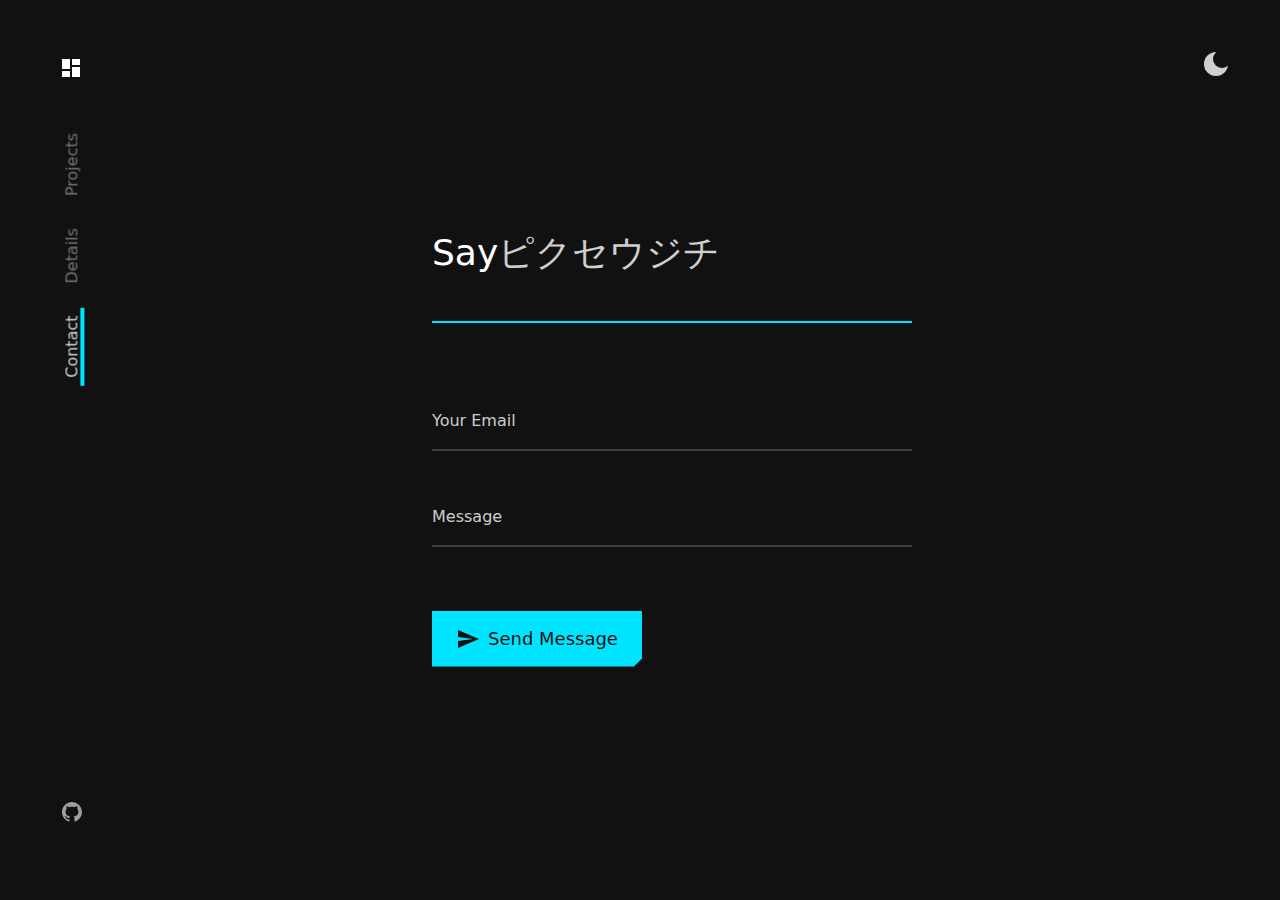
==== commit 177efecd: "initial" ====
--- a/contact/index.html
+++ b/contact/index.html
@@ -1 +1 @@
-<!DOCTYPE html><html lang="en"><head><meta charset="utf-8"><meta content="width=device-width,initial-scale=1,shrink-to-fit=no,viewport-fit=cover" name="viewport"><link href="/apple-touch-icon.png" rel="apple-touch-icon" sizes="180x180"><link href="/favicon-32x32.png" rel="icon" type="image/png" sizes="32x32"><link href="/favicon-16x16.png" rel="icon" type="image/png" sizes="16x16"><link href="/site.webmanifest" rel="manifest"><link href="/safari-pinned-tab.svg" rel="mask-icon" color="#5bbad5"><meta content="#da532c" name="msapplication-TileColor"><meta content="#ffffff" name="theme-color"><link href="/humans.txt" rel="author" type="text/plain"><link href="/static/css/main.a9c631ac.chunk.css" rel="stylesheet"><script src="/static/js/0.b0298225.chunk.js" charset="utf-8"></script><link href="/static/css/11.02528a26.chunk.css" rel="stylesheet" type="text/css"><script src="/static/js/11.ef9a4559.chunk.js" charset="utf-8"></script><link href="/static/media/gotham-medium.0ad7d622.woff2" rel="preload" data-react-helmet="true" as="font" crossorigin=""><link href="/static/media/gotham-book.9c2a0ce4.woff2" rel="preload" data-react-helmet="true" as="font" crossorigin=""><link href="https://X/contact" rel="canonical" data-react-helmet="true"><style data-react-helmet="true">@font-face{font-family:Gotham;font-weight:400;src:url(/static/media/gotham-book.9c2a0ce4.woff2) format("woff");font-display:swap}@font-face{font-family:Gotham;font-weight:500;src:url(/static/media/gotham-medium.0ad7d622.woff2) format("woff2");font-display:swap}</style><style data-react-helmet="true">:root{--rgbBlack:0 0 0;--rgbWhite:255 255 255;--bezierFastoutSlowin:cubic-bezier(0.4, 0.0, 0.2, 1);--durationXS:200ms;--durationS:300ms;--durationM:400ms;--durationL:600ms;--durationXL:800ms;--systemFontStack:system-ui,-apple-system,BlinkMacSystemFont,San Francisco,Roboto,Segoe UI,Ubuntu,Helvetica Neue,sans-serif;--fontStack:Gotham,system-ui,-apple-system,BlinkMacSystemFont,San Francisco,Roboto,Segoe UI,Ubuntu,Helvetica Neue,sans-serif;--monoFontStack:SFMono Regular,Roboto Mono,Consolas,Liberation Mono,Menlo,Courier,monospace;--japaneseFontStack:ヒラギノ角ゴ Pro W3,Hiragino Kaku Gothic Pro,Hiragino Sans,Osaka,メイリオ,Meiryo,Segoe UI,sans-serif;--fontWeightRegular:400;--fontWeightMedium:500;--fontWeightBold:700;--fontSizeH0:8.75rem;--fontSizeH1:6.25rem;--fontSizeH2:3.625rem;--fontSizeH3:2.375rem;--fontSizeH4:1.75rem;--fontSizeBodyXL:1.375rem;--fontSizeBodyL:1.25rem;--fontSizeBodyM:1.125rem;--fontSizeBodyS:1rem;--fontSizeBodyXS:0.875rem;--lineHeightTitle:1.1;--lineHeightBody:1.5;--maxWidthS:540px;--maxWidthM:720px;--maxWidthL:1096px;--maxWidthXL:1680px;--spaceOuter:64px;--spaceXS:4px;--spaceS:8px;--spaceM:16px;--spaceL:24px;--spaceXL:32px;--space2XL:48px;--space3XL:64px;--space4XL:96px;--space5XL:128px}@media (max-width:2080px){:root{--fontSizeH0:7.5rem;--fontSizeH1:5rem}}@media (max-width:1680px){:root{--maxWidthS:480px;--maxWidthM:640px;--maxWidthL:1000px;--maxWidthXL:1100px;--spaceOuter:48px;--fontSizeH0:6.25rem;--fontSizeH1:4.375rem;--fontSizeH2:3.25rem;--fontSizeH3:2.25rem;--fontSizeH4:1.625rem}}@media (max-width:1024px){:root{--fontSizeH0:5rem;--fontSizeH1:3.75rem;--fontSizeH2:3rem;--fontSizeH3:2rem;--fontSizeH4:1.5rem}}@media (max-width:696px){:root{--spaceOuter:24px;--fontSizeH0:3.5rem;--fontSizeH1:2.5rem;--fontSizeH2:2.125rem;--fontSizeH3:1.75rem;--fontSizeH4:1.375rem;--fontSizeBodyL:1.125rem;--fontSizeBodyM:1rem;--fontSizeBodyS:0.875rem}}@media (max-width:400px){:root{--spaceOuter:16px;--fontSizeH0:2.625rem;--fontSizeH1:2.375rem;--fontSizeH2:1.75rem;--fontSizeH3:1.5rem;--fontSizeH4:1.25rem}}.dark{--rgbBackground:17 17 17;--rgbBackgroundLight:26 26 26;--rgbPrimary:0 229 255;--rgbAccent:0 229 255;--rgbText:255 255 255;--rgbError:255 0 60;--colorTextTitle:rgb(var(--rgbText) / 1);--colorTextBody:rgb(var(--rgbText) / 0.8);--colorTextLight:rgb(var(--rgbText) / 0.6)}.light{--rgbBackground:242 242 242;--rgbBackgroundLight:255 255 255;--rgbPrimary:0 0 0;--rgbAccent:0 229 255;--rgbText:0 0 0;--rgbError:210 14 60;--colorTextTitle:rgb(var(--rgbText) / 1);--colorTextBody:rgb(var(--rgbText) / 0.7);--colorTextLight:rgb(var(--rgbText) / 0.6)}</style><title>Contact | Xavier W. Wang</title><meta content="Send me a message if you’re interested in discussing a project or if you just want to say hi" name="description" data-react-helmet="true"></head><body class="dark"><script>const preferredTheme=JSON.parse(localStorage.getItem("theme"));document.body.className=preferredTheme||"dark"</script><div id="root"><a class="visually-hidden skip-to-main visually-hidden--show-on-focus" href="#MainContent">Skip to main content</a><header class="navbar"><a class="navbar__logo" href="/#intro" aria-label="Hamish Williams, Designer"><svg aria-hidden="true" class="monogram" height="29" viewBox="0 0 26 29" width="46"><defs><clipPath id="monogram-clip-1"><path d="M13,3V9H21V3M13,21H21V11H13M3,21H11V15H3M3,13H11V3H3V13Z"></path></clipPath></defs><rect height="100%" width="100%" clip-path="url(#monogram-clip-1)"></rect><g clip-path="url(#monogram-clip-1)"><rect height="100%" width="100%" class="monogram__highlight"></rect></g></svg></a><button class="button nav-toggle button--icon-only" aria-expanded="false" aria-label="Menu"><span class="button__text"><div class="nav-toggle__inner"><svg aria-hidden="true" class="icon nav-toggle__icon nav-toggle__icon--menu" height="24" viewBox="0 0 24 24" width="24"><path d="M22 6H2V4h20v2zM2 13h16v-2H2v2zm0 7h20v-2H2v2z"></path></svg><svg aria-hidden="true" class="icon nav-toggle__icon nav-toggle__icon--close" height="24" viewBox="0 0 24 24" width="24"><path d="M19 6.41L17.59 5 12 10.59 6.41 5 5 6.41 10.59 12 5 17.59 6.41 19 12 13.41 17.59 19 19 17.59 13.41 12z"></path></svg></div></span></button><nav class="navbar__nav"><div class="navbar__nav-list"><a class="navbar__nav-link" href="/#project-1">Projects</a><a class="navbar__nav-link" href="/#details">Details</a><a class="navbar__nav-link navbar__nav-link--active" href="/contact" aria-current="page">Contact</a></div><div class="navbar__nav-icons"><a class="navbar__nav-icon-link" href="https://github.com/Xavier-WW" aria-label="Github" rel="noopener noreferrer" target="_blank"><svg aria-hidden="true" class="icon navbar__nav-icon" height="24" viewBox="0 0 24 24" width="24"><path d="M12 2C6.477 2 2 6.477 2 12c0 4.42 2.87 8.17 6.84 9.5.5.08.66-.23.66-.5v-1.69c-2.77.6-3.36-1.34-3.36-1.34-.46-1.16-1.11-1.47-1.11-1.47-.91-.62.07-.6.07-.6 1 .07 1.53 1.03 1.53 1.03.87 1.52 2.34 1.07 2.91.83.09-.65.35-1.09.63-1.34-2.22-.25-4.55-1.11-4.55-4.92 0-1.11.38-2 1.03-2.71-.1-.25-.45-1.29.1-2.64 0 0 .84-.27 2.75 1.02.79-.22 1.65-.33 2.5-.33.85 0 1.71.11 2.5.33 1.91-1.29 2.75-1.02 2.75-1.02.55 1.35.2 2.39.1 2.64.65.71 1.03 1.6 1.03 2.71 0 3.82-2.34 4.66-4.57 4.91.36.31.69.92.69 1.85V21c0 .27.16.59.67.5C19.14 20.16 22 16.42 22 12A10 10 0 0012 2z"></path></svg></a></div></nav></header><main class="app" id="MainContent" tabindex="-1"><div class="app__page app__page--entered"><div class="section contact contact--entered"><form class="contact__form" method="post"><h1 class="contact__title contact__title--entering contact__title--hidden heading heading--align-auto heading--level-3 heading--weight-medium" style="--delay:360ms"><span class="decoder-text"><span class="visually-hidden decoder-text__label visually-hidden--hidden">Say hello</span><span class="decoder-text__content" aria-hidden="true"><span class="decoder-text__glyph">ゴ</span><span class="decoder-text__glyph">チ</span><span class="decoder-text__glyph">チ</span><span class="decoder-text__glyph">ス</span><span class="decoder-text__glyph">キ</span><span class="decoder-text__glyph">バ</span><span class="decoder-text__glyph">ア</span><span class="decoder-text__glyph">ル</span><span class="decoder-text__glyph">ラ</span></span></span></h1><div class="divider contact__divider contact__divider--entering contact__divider--hidden" style="--lineWidth:100%;--lineHeight:2px;--collapseDelay:0ms;--delay:380ms"><div class="divider__line"></div></div><div class="input contact__input contact__input--entering contact__input--hidden" style="--delay:500ms"><div class="input__content"><label class="input__label" for="input-2" id="input-2-label">Your Email</label><input aria-labelledby="input-2-label" autocomplete="email" class="input__element" id="input-2" maxlength="512" required type="email" value=""><div class="input__underline"></div></div></div><div class="input contact__input contact__input--entering contact__input--hidden" style="--delay:600ms"><div class="input__content"><label class="input__label" for="input-3" id="input-3-label">Message</label><textarea aria-labelledby="input-3-label" autocomplete="off" class="textarea input__element" id="input-3" maxlength="4096" required rows="1" style="--resize:none"></textarea><div class="input__underline"></div></div></div><button class="button contact__button contact__button--entering contact__button--hidden" style="--delay:700ms" type="submit"><svg aria-hidden="true" class="icon button__icon button__icon--start" height="24" viewBox="0 0 24 24" width="24"><path d="M2.01 21L23 12 2.01 3 2 10l15 2-15 2 .01 7z"></path></svg><span class="button__text">Send Message</span></button></form></div></div></main></div><script>!function(e){function t(t){for(var n,o,u=t[0],i=t[1],f=t[2],l=0,d=[];l<u.length;l++)o=u[l],Object.prototype.hasOwnProperty.call(a,o)&&a[o]&&d.push(a[o][0]),a[o]=0;for(n in i)Object.prototype.hasOwnProperty.call(i,n)&&(e[n]=i[n]);for(s&&s(t);d.length;)d.shift()();return c.push.apply(c,f||[]),r()}function r(){for(var e,t=0;t<c.length;t++){for(var r=c[t],n=!0,o=1;o<r.length;o++){var i=r[o];0!==a[i]&&(n=!1)}n&&(c.splice(t--,1),e=u(u.s=r[0]))}return e}var n={},o={4:0},a={4:0},c=[];function u(t){if(n[t])return n[t].exports;var r=n[t]={i:t,l:!1,exports:{}};return e[t].call(r.exports,r,r.exports,u),r.l=!0,r.exports}u.e=function(e){var t=[];o[e]?t.push(o[e]):0!==o[e]&&{5:1,7:1,8:1,9:1,10:1,11:1,12:1,13:1,14:1}[e]&&t.push(o[e]=new Promise((function(t,r){for(var n="static/css/"+({}[e]||e)+"."+{0:"31d6cfe0",1:"31d6cfe0",2:"31d6cfe0",5:"da871aa2",7:"d62c2e3d",8:"b1d6b090",9:"65817527",10:"f34e198c",11:"02528a26",12:"5d194e80",13:"8df748a7",14:"a190fbef",15:"31d6cfe0"}[e]+".chunk.css",a=u.p+n,c=document.getElementsByTagName("link"),i=0;i<c.length;i++){var f=(s=c[i]).getAttribute("data-href")||s.getAttribute("href");if("stylesheet"===s.rel&&(f===n||f===a))return t()}var l=document.getElementsByTagName("style");for(i=0;i<l.length;i++){var s;if((f=(s=l[i]).getAttribute("data-href"))===n||f===a)return t()}var d=document.createElement("link");d.rel="stylesheet",d.type="text/css",d.onload=t,d.onerror=function(t){var n=t&&t.target&&t.target.src||a,c=new Error("Loading CSS chunk "+e+" failed.\n("+n+")");c.code="CSS_CHUNK_LOAD_FAILED",c.request=n,delete o[e],d.parentNode.removeChild(d),r(c)},d.href=a,document.getElementsByTagName("head")[0].appendChild(d)})).then((function(){o[e]=0})));var r=a[e];if(0!==r)if(r)t.push(r[2]);else{var n=new Promise((function(t,n){r=a[e]=[t,n]}));t.push(r[2]=n);var c,i=document.createElement("script");i.charset="utf-8",i.timeout=120,u.nc&&i.setAttribute("nonce",u.nc),i.src=function(e){return u.p+"static/js/"+({}[e]||e)+"."+{0:"b0298225",1:"e0204490",2:"ca61586b",5:"0b6d88a7",7:"3e85dca8",8:"c5c7b6a7",9:"9e13a898",10:"ba527cc8",11:"ef9a4559",12:"6a9ab4aa",13:"5e18566c",14:"4534d215",15:"79ff2cbd"}[e]+".chunk.js"}(e);var f=new Error;c=function(t){i.onerror=i.onload=null,clearTimeout(l);var r=a[e];if(0!==r){if(r){var n=t&&("load"===t.type?"missing":t.type),o=t&&t.target&&t.target.src;f.message="Loading chunk "+e+" failed.\n("+n+": "+o+")",f.name="ChunkLoadError",f.type=n,f.request=o,r[1](f)}a[e]=void 0}};var l=setTimeout((function(){c({type:"timeout",target:i})}),12e4);i.onerror=i.onload=c,document.head.appendChild(i)}return Promise.all(t)},u.m=e,u.c=n,u.d=function(e,t,r){u.o(e,t)||Object.defineProperty(e,t,{enumerable:!0,get:r})},u.r=function(e){"undefined"!=typeof Symbol&&Symbol.toStringTag&&Object.defineProperty(e,Symbol.toStringTag,{value:"Module"}),Object.defineProperty(e,"__esModule",{value:!0})},u.t=function(e,t){if(1&t&&(e=u(e)),8&t)return e;if(4&t&&"object"==typeof e&&e&&e.__esModule)return e;var r=Object.create(null);if(u.r(r),Object.defineProperty(r,"default",{enumerable:!0,value:e}),2&t&&"string"!=typeof e)for(var n in e)u.d(r,n,function(t){return e[t]}.bind(null,n));return r},u.n=function(e){var t=e&&e.__esModule?function(){return e.default}:function(){return e};return u.d(t,"a",t),t},u.o=function(e,t){return Object.prototype.hasOwnProperty.call(e,t)},u.p="/",u.oe=function(e){throw console.error(e),e};var i=this.webpackJsonpportfolio=this.webpackJsonpportfolio||[],f=i.push.bind(i);i.push=t,i=i.slice();for(var l=0;l<i.length;l++)t(i[l]);var s=f;r()}([])</script><script src="/static/js/6.7d664ba1.chunk.js"></script><script src="/static/js/main.3aeafd5b.chunk.js"></script></body></html>+<!DOCTYPE html><html lang="en"><head><meta charset="utf-8"><meta content="width=device-width,initial-scale=1,shrink-to-fit=no,viewport-fit=cover" name="viewport"><link href="/apple-touch-icon.png" rel="apple-touch-icon" sizes="180x180"><link href="/favicon-32x32.png" rel="icon" type="image/png" sizes="32x32"><link href="/favicon-16x16.png" rel="icon" type="image/png" sizes="16x16"><link href="/site.webmanifest" rel="manifest"><link href="/safari-pinned-tab.svg" rel="mask-icon" color="#5bbad5"><meta content="#da532c" name="msapplication-TileColor"><meta content="#ffffff" name="theme-color"><link href="/humans.txt" rel="author" type="text/plain"><link href="/static/css/main.a9c631ac.chunk.css" rel="stylesheet"><script src="/static/js/0.b0298225.chunk.js" charset="utf-8"></script><link href="/static/css/11.02528a26.chunk.css" rel="stylesheet" type="text/css"><script src="/static/js/11.ef9a4559.chunk.js" charset="utf-8"></script><link href="/static/media/gotham-medium.0ad7d622.woff2" rel="preload" data-react-helmet="true" as="font" crossorigin=""><link href="/static/media/gotham-book.9c2a0ce4.woff2" rel="preload" data-react-helmet="true" as="font" crossorigin=""><link href="https://X/contact" rel="canonical" data-react-helmet="true"><style data-react-helmet="true">@font-face{font-family:Gotham;font-weight:400;src:url(/static/media/gotham-book.9c2a0ce4.woff2) format("woff");font-display:swap}@font-face{font-family:Gotham;font-weight:500;src:url(/static/media/gotham-medium.0ad7d622.woff2) format("woff2");font-display:swap}</style><style data-react-helmet="true">:root{--rgbBlack:0 0 0;--rgbWhite:255 255 255;--bezierFastoutSlowin:cubic-bezier(0.4, 0.0, 0.2, 1);--durationXS:200ms;--durationS:300ms;--durationM:400ms;--durationL:600ms;--durationXL:800ms;--systemFontStack:system-ui,-apple-system,BlinkMacSystemFont,San Francisco,Roboto,Segoe UI,Ubuntu,Helvetica Neue,sans-serif;--fontStack:Gotham,system-ui,-apple-system,BlinkMacSystemFont,San Francisco,Roboto,Segoe UI,Ubuntu,Helvetica Neue,sans-serif;--monoFontStack:SFMono Regular,Roboto Mono,Consolas,Liberation Mono,Menlo,Courier,monospace;--japaneseFontStack:ヒラギノ角ゴ Pro W3,Hiragino Kaku Gothic Pro,Hiragino Sans,Osaka,メイリオ,Meiryo,Segoe UI,sans-serif;--fontWeightRegular:400;--fontWeightMedium:500;--fontWeightBold:700;--fontSizeH0:8.75rem;--fontSizeH1:6.25rem;--fontSizeH2:3.625rem;--fontSizeH3:2.375rem;--fontSizeH4:1.75rem;--fontSizeBodyXL:1.375rem;--fontSizeBodyL:1.25rem;--fontSizeBodyM:1.125rem;--fontSizeBodyS:1rem;--fontSizeBodyXS:0.875rem;--lineHeightTitle:1.1;--lineHeightBody:1.5;--maxWidthS:540px;--maxWidthM:720px;--maxWidthL:1096px;--maxWidthXL:1680px;--spaceOuter:64px;--spaceXS:4px;--spaceS:8px;--spaceM:16px;--spaceL:24px;--spaceXL:32px;--space2XL:48px;--space3XL:64px;--space4XL:96px;--space5XL:128px}@media (max-width:2080px){:root{--fontSizeH0:7.5rem;--fontSizeH1:5rem}}@media (max-width:1680px){:root{--maxWidthS:480px;--maxWidthM:640px;--maxWidthL:1000px;--maxWidthXL:1100px;--spaceOuter:48px;--fontSizeH0:6.25rem;--fontSizeH1:4.375rem;--fontSizeH2:3.25rem;--fontSizeH3:2.25rem;--fontSizeH4:1.625rem}}@media (max-width:1024px){:root{--fontSizeH0:5rem;--fontSizeH1:3.75rem;--fontSizeH2:3rem;--fontSizeH3:2rem;--fontSizeH4:1.5rem}}@media (max-width:696px){:root{--spaceOuter:24px;--fontSizeH0:3.5rem;--fontSizeH1:2.5rem;--fontSizeH2:2.125rem;--fontSizeH3:1.75rem;--fontSizeH4:1.375rem;--fontSizeBodyL:1.125rem;--fontSizeBodyM:1rem;--fontSizeBodyS:0.875rem}}@media (max-width:400px){:root{--spaceOuter:16px;--fontSizeH0:2.625rem;--fontSizeH1:2.375rem;--fontSizeH2:1.75rem;--fontSizeH3:1.5rem;--fontSizeH4:1.25rem}}.dark{--rgbBackground:17 17 17;--rgbBackgroundLight:26 26 26;--rgbPrimary:0 229 255;--rgbAccent:0 229 255;--rgbText:255 255 255;--rgbError:255 0 60;--colorTextTitle:rgb(var(--rgbText) / 1);--colorTextBody:rgb(var(--rgbText) / 0.8);--colorTextLight:rgb(var(--rgbText) / 0.6)}.light{--rgbBackground:242 242 242;--rgbBackgroundLight:255 255 255;--rgbPrimary:0 0 0;--rgbAccent:0 229 255;--rgbText:0 0 0;--rgbError:210 14 60;--colorTextTitle:rgb(var(--rgbText) / 1);--colorTextBody:rgb(var(--rgbText) / 0.7);--colorTextLight:rgb(var(--rgbText) / 0.6)}</style><title>Contact | Xavier W. Wang</title><meta content="Send me a message if you’re interested in discussing a project or if you just want to say hi" name="description" data-react-helmet="true"></head><body class="dark"><script>const preferredTheme=JSON.parse(localStorage.getItem("theme"));document.body.className=preferredTheme||"dark"</script><div id="root"><a class="visually-hidden skip-to-main visually-hidden--show-on-focus" href="#MainContent">Skip to main content</a><header class="navbar"><a class="navbar__logo" href="/#intro" aria-label="Hamish Williams, Designer"><svg aria-hidden="true" class="monogram" height="29" viewBox="0 0 26 29" width="46"><defs><clipPath id="monogram-clip-1"><path d="M13,3V9H21V3M13,21H21V11H13M3,21H11V15H3M3,13H11V3H3V13Z"></path></clipPath></defs><rect height="100%" width="100%" clip-path="url(#monogram-clip-1)"></rect><g clip-path="url(#monogram-clip-1)"><rect height="100%" width="100%" class="monogram__highlight"></rect></g></svg></a><button class="button nav-toggle button--icon-only" aria-expanded="false" aria-label="Menu"><span class="button__text"><div class="nav-toggle__inner"><svg aria-hidden="true" class="icon nav-toggle__icon nav-toggle__icon--menu" height="24" viewBox="0 0 24 24" width="24"><path d="M22 6H2V4h20v2zM2 13h16v-2H2v2zm0 7h20v-2H2v2z"></path></svg><svg aria-hidden="true" class="icon nav-toggle__icon nav-toggle__icon--close" height="24" viewBox="0 0 24 24" width="24"><path d="M19 6.41L17.59 5 12 10.59 6.41 5 5 6.41 10.59 12 5 17.59 6.41 19 12 13.41 17.59 19 19 17.59 13.41 12z"></path></svg></div></span></button><nav class="navbar__nav"><div class="navbar__nav-list"><a class="navbar__nav-link" href="/#project-1">Projects</a><a class="navbar__nav-link" href="/#details">Details</a><a class="navbar__nav-link navbar__nav-link--active" href="/contact" aria-current="page">Contact</a></div><div class="navbar__nav-icons"><a class="navbar__nav-icon-link" href="https://github.com/Xavier-WW" aria-label="Github" rel="noopener noreferrer" target="_blank"><svg aria-hidden="true" class="icon navbar__nav-icon" height="24" viewBox="0 0 24 24" width="24"><path d="M12 2C6.477 2 2 6.477 2 12c0 4.42 2.87 8.17 6.84 9.5.5.08.66-.23.66-.5v-1.69c-2.77.6-3.36-1.34-3.36-1.34-.46-1.16-1.11-1.47-1.11-1.47-.91-.62.07-.6.07-.6 1 .07 1.53 1.03 1.53 1.03.87 1.52 2.34 1.07 2.91.83.09-.65.35-1.09.63-1.34-2.22-.25-4.55-1.11-4.55-4.92 0-1.11.38-2 1.03-2.71-.1-.25-.45-1.29.1-2.64 0 0 .84-.27 2.75 1.02.79-.22 1.65-.33 2.5-.33.85 0 1.71.11 2.5.33 1.91-1.29 2.75-1.02 2.75-1.02.55 1.35.2 2.39.1 2.64.65.71 1.03 1.6 1.03 2.71 0 3.82-2.34 4.66-4.57 4.91.36.31.69.92.69 1.85V21c0 .27.16.59.67.5C19.14 20.16 22 16.42 22 12A10 10 0 0012 2z"></path></svg></a></div></nav></header><main class="app" id="MainContent" tabindex="-1"><div class="app__page app__page--entered"><div class="section contact contact--entered"><form class="contact__form" method="post"><h1 class="contact__title contact__title--entering contact__title--hidden heading heading--align-auto heading--level-3 heading--weight-medium" style="--delay:360ms"><span class="decoder-text"><span class="visually-hidden decoder-text__label visually-hidden--hidden">Say hello</span><span class="decoder-text__content" aria-hidden="true"><span class="decoder-text__glyph">ワ</span><span class="decoder-text__glyph">コ</span><span class="decoder-text__glyph">ニ</span><span class="decoder-text__glyph">サ</span><span class="decoder-text__glyph">ダ</span><span class="decoder-text__glyph">ム</span><span class="decoder-text__glyph">ソ</span><span class="decoder-text__glyph">セ</span><span class="decoder-text__glyph">セ</span></span></span></h1><div class="divider contact__divider contact__divider--entering contact__divider--hidden" style="--lineWidth:100%;--lineHeight:2px;--collapseDelay:0ms;--delay:380ms"><div class="divider__line"></div></div><div class="input contact__input contact__input--entering contact__input--hidden" style="--delay:500ms"><div class="input__content"><label class="input__label" for="input-2" id="input-2-label">Your Email</label><input aria-labelledby="input-2-label" autocomplete="email" class="input__element" id="input-2" maxlength="512" required type="email" value=""><div class="input__underline"></div></div></div><div class="input contact__input contact__input--entering contact__input--hidden" style="--delay:600ms"><div class="input__content"><label class="input__label" for="input-3" id="input-3-label">Message</label><textarea aria-labelledby="input-3-label" autocomplete="off" class="textarea input__element" id="input-3" maxlength="4096" required rows="1" style="--resize:none"></textarea><div class="input__underline"></div></div></div><button class="button contact__button contact__button--entering contact__button--hidden" style="--delay:700ms" type="submit"><svg aria-hidden="true" class="icon button__icon button__icon--start" height="24" viewBox="0 0 24 24" width="24"><path d="M2.01 21L23 12 2.01 3 2 10l15 2-15 2 .01 7z"></path></svg><span class="button__text">Send Message</span></button></form></div></div></main></div><script>!function(e){function t(t){for(var n,o,u=t[0],i=t[1],f=t[2],l=0,d=[];l<u.length;l++)o=u[l],Object.prototype.hasOwnProperty.call(a,o)&&a[o]&&d.push(a[o][0]),a[o]=0;for(n in i)Object.prototype.hasOwnProperty.call(i,n)&&(e[n]=i[n]);for(s&&s(t);d.length;)d.shift()();return c.push.apply(c,f||[]),r()}function r(){for(var e,t=0;t<c.length;t++){for(var r=c[t],n=!0,o=1;o<r.length;o++){var i=r[o];0!==a[i]&&(n=!1)}n&&(c.splice(t--,1),e=u(u.s=r[0]))}return e}var n={},o={4:0},a={4:0},c=[];function u(t){if(n[t])return n[t].exports;var r=n[t]={i:t,l:!1,exports:{}};return e[t].call(r.exports,r,r.exports,u),r.l=!0,r.exports}u.e=function(e){var t=[];o[e]?t.push(o[e]):0!==o[e]&&{5:1,7:1,8:1,9:1,10:1,11:1,12:1,13:1,14:1}[e]&&t.push(o[e]=new Promise((function(t,r){for(var n="static/css/"+({}[e]||e)+"."+{0:"31d6cfe0",1:"31d6cfe0",2:"31d6cfe0",5:"da871aa2",7:"d62c2e3d",8:"b1d6b090",9:"65817527",10:"f34e198c",11:"02528a26",12:"5d194e80",13:"8df748a7",14:"a190fbef",15:"31d6cfe0"}[e]+".chunk.css",a=u.p+n,c=document.getElementsByTagName("link"),i=0;i<c.length;i++){var f=(s=c[i]).getAttribute("data-href")||s.getAttribute("href");if("stylesheet"===s.rel&&(f===n||f===a))return t()}var l=document.getElementsByTagName("style");for(i=0;i<l.length;i++){var s;if((f=(s=l[i]).getAttribute("data-href"))===n||f===a)return t()}var d=document.createElement("link");d.rel="stylesheet",d.type="text/css",d.onload=t,d.onerror=function(t){var n=t&&t.target&&t.target.src||a,c=new Error("Loading CSS chunk "+e+" failed.\n("+n+")");c.code="CSS_CHUNK_LOAD_FAILED",c.request=n,delete o[e],d.parentNode.removeChild(d),r(c)},d.href=a,document.getElementsByTagName("head")[0].appendChild(d)})).then((function(){o[e]=0})));var r=a[e];if(0!==r)if(r)t.push(r[2]);else{var n=new Promise((function(t,n){r=a[e]=[t,n]}));t.push(r[2]=n);var c,i=document.createElement("script");i.charset="utf-8",i.timeout=120,u.nc&&i.setAttribute("nonce",u.nc),i.src=function(e){return u.p+"static/js/"+({}[e]||e)+"."+{0:"b0298225",1:"e0204490",2:"ca61586b",5:"0b6d88a7",7:"3e85dca8",8:"c5c7b6a7",9:"9e13a898",10:"ba527cc8",11:"ef9a4559",12:"6a9ab4aa",13:"5e18566c",14:"4534d215",15:"79ff2cbd"}[e]+".chunk.js"}(e);var f=new Error;c=function(t){i.onerror=i.onload=null,clearTimeout(l);var r=a[e];if(0!==r){if(r){var n=t&&("load"===t.type?"missing":t.type),o=t&&t.target&&t.target.src;f.message="Loading chunk "+e+" failed.\n("+n+": "+o+")",f.name="ChunkLoadError",f.type=n,f.request=o,r[1](f)}a[e]=void 0}};var l=setTimeout((function(){c({type:"timeout",target:i})}),12e4);i.onerror=i.onload=c,document.head.appendChild(i)}return Promise.all(t)},u.m=e,u.c=n,u.d=function(e,t,r){u.o(e,t)||Object.defineProperty(e,t,{enumerable:!0,get:r})},u.r=function(e){"undefined"!=typeof Symbol&&Symbol.toStringTag&&Object.defineProperty(e,Symbol.toStringTag,{value:"Module"}),Object.defineProperty(e,"__esModule",{value:!0})},u.t=function(e,t){if(1&t&&(e=u(e)),8&t)return e;if(4&t&&"object"==typeof e&&e&&e.__esModule)return e;var r=Object.create(null);if(u.r(r),Object.defineProperty(r,"default",{enumerable:!0,value:e}),2&t&&"string"!=typeof e)for(var n in e)u.d(r,n,function(t){return e[t]}.bind(null,n));return r},u.n=function(e){var t=e&&e.__esModule?function(){return e.default}:function(){return e};return u.d(t,"a",t),t},u.o=function(e,t){return Object.prototype.hasOwnProperty.call(e,t)},u.p="/",u.oe=function(e){throw console.error(e),e};var i=this.webpackJsonpportfolio=this.webpackJsonpportfolio||[],f=i.push.bind(i);i.push=t,i=i.slice();for(var l=0;l<i.length;l++)t(i[l]);var s=f;r()}([])</script><script src="/static/js/6.7d664ba1.chunk.js"></script><script src="/static/js/main.3aeafd5b.chunk.js"></script></body></html>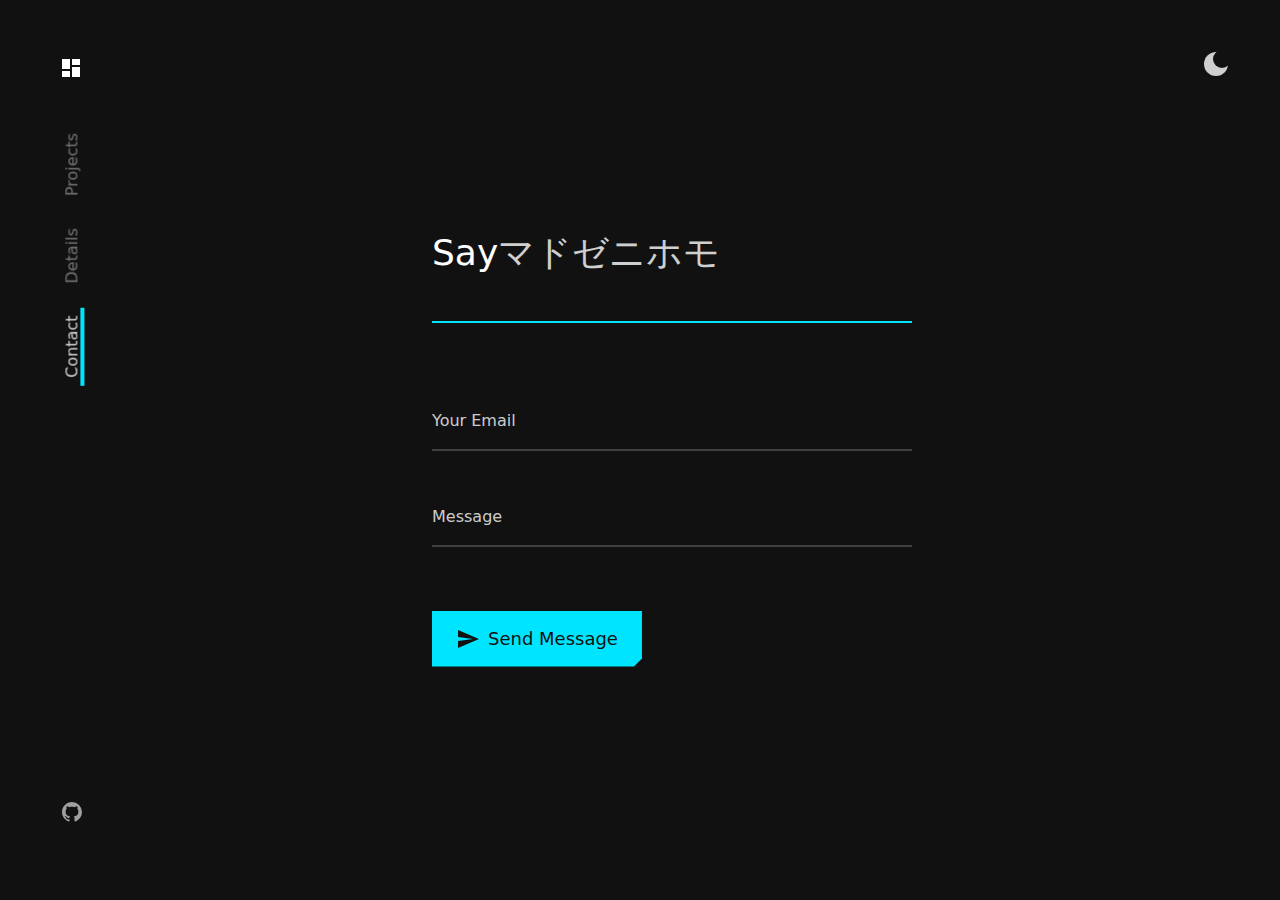
==== commit 9f1b5aed: "initial" ====
--- a/contact/index.html
+++ b/contact/index.html
@@ -1 +1 @@
-<!DOCTYPE html><html lang="en"><head><meta charset="utf-8"><meta content="width=device-width,initial-scale=1,shrink-to-fit=no,viewport-fit=cover" name="viewport"><link href="/apple-touch-icon.png" rel="apple-touch-icon" sizes="180x180"><link href="/favicon-32x32.png" rel="icon" type="image/png" sizes="32x32"><link href="/favicon-16x16.png" rel="icon" type="image/png" sizes="16x16"><link href="/site.webmanifest" rel="manifest"><link href="/safari-pinned-tab.svg" rel="mask-icon" color="#5bbad5"><meta content="#da532c" name="msapplication-TileColor"><meta content="#ffffff" name="theme-color"><link href="/humans.txt" rel="author" type="text/plain"><link href="/static/css/main.a9c631ac.chunk.css" rel="stylesheet"><script src="/static/js/0.b0298225.chunk.js" charset="utf-8"></script><link href="/static/css/11.02528a26.chunk.css" rel="stylesheet" type="text/css"><script src="/static/js/11.ef9a4559.chunk.js" charset="utf-8"></script><link href="/static/media/gotham-medium.0ad7d622.woff2" rel="preload" data-react-helmet="true" as="font" crossorigin=""><link href="/static/media/gotham-book.9c2a0ce4.woff2" rel="preload" data-react-helmet="true" as="font" crossorigin=""><link href="https://X/contact" rel="canonical" data-react-helmet="true"><style data-react-helmet="true">@font-face{font-family:Gotham;font-weight:400;src:url(/static/media/gotham-book.9c2a0ce4.woff2) format("woff");font-display:swap}@font-face{font-family:Gotham;font-weight:500;src:url(/static/media/gotham-medium.0ad7d622.woff2) format("woff2");font-display:swap}</style><style data-react-helmet="true">:root{--rgbBlack:0 0 0;--rgbWhite:255 255 255;--bezierFastoutSlowin:cubic-bezier(0.4, 0.0, 0.2, 1);--durationXS:200ms;--durationS:300ms;--durationM:400ms;--durationL:600ms;--durationXL:800ms;--systemFontStack:system-ui,-apple-system,BlinkMacSystemFont,San Francisco,Roboto,Segoe UI,Ubuntu,Helvetica Neue,sans-serif;--fontStack:Gotham,system-ui,-apple-system,BlinkMacSystemFont,San Francisco,Roboto,Segoe UI,Ubuntu,Helvetica Neue,sans-serif;--monoFontStack:SFMono Regular,Roboto Mono,Consolas,Liberation Mono,Menlo,Courier,monospace;--japaneseFontStack:ヒラギノ角ゴ Pro W3,Hiragino Kaku Gothic Pro,Hiragino Sans,Osaka,メイリオ,Meiryo,Segoe UI,sans-serif;--fontWeightRegular:400;--fontWeightMedium:500;--fontWeightBold:700;--fontSizeH0:8.75rem;--fontSizeH1:6.25rem;--fontSizeH2:3.625rem;--fontSizeH3:2.375rem;--fontSizeH4:1.75rem;--fontSizeBodyXL:1.375rem;--fontSizeBodyL:1.25rem;--fontSizeBodyM:1.125rem;--fontSizeBodyS:1rem;--fontSizeBodyXS:0.875rem;--lineHeightTitle:1.1;--lineHeightBody:1.5;--maxWidthS:540px;--maxWidthM:720px;--maxWidthL:1096px;--maxWidthXL:1680px;--spaceOuter:64px;--spaceXS:4px;--spaceS:8px;--spaceM:16px;--spaceL:24px;--spaceXL:32px;--space2XL:48px;--space3XL:64px;--space4XL:96px;--space5XL:128px}@media (max-width:2080px){:root{--fontSizeH0:7.5rem;--fontSizeH1:5rem}}@media (max-width:1680px){:root{--maxWidthS:480px;--maxWidthM:640px;--maxWidthL:1000px;--maxWidthXL:1100px;--spaceOuter:48px;--fontSizeH0:6.25rem;--fontSizeH1:4.375rem;--fontSizeH2:3.25rem;--fontSizeH3:2.25rem;--fontSizeH4:1.625rem}}@media (max-width:1024px){:root{--fontSizeH0:5rem;--fontSizeH1:3.75rem;--fontSizeH2:3rem;--fontSizeH3:2rem;--fontSizeH4:1.5rem}}@media (max-width:696px){:root{--spaceOuter:24px;--fontSizeH0:3.5rem;--fontSizeH1:2.5rem;--fontSizeH2:2.125rem;--fontSizeH3:1.75rem;--fontSizeH4:1.375rem;--fontSizeBodyL:1.125rem;--fontSizeBodyM:1rem;--fontSizeBodyS:0.875rem}}@media (max-width:400px){:root{--spaceOuter:16px;--fontSizeH0:2.625rem;--fontSizeH1:2.375rem;--fontSizeH2:1.75rem;--fontSizeH3:1.5rem;--fontSizeH4:1.25rem}}.dark{--rgbBackground:17 17 17;--rgbBackgroundLight:26 26 26;--rgbPrimary:0 229 255;--rgbAccent:0 229 255;--rgbText:255 255 255;--rgbError:255 0 60;--colorTextTitle:rgb(var(--rgbText) / 1);--colorTextBody:rgb(var(--rgbText) / 0.8);--colorTextLight:rgb(var(--rgbText) / 0.6)}.light{--rgbBackground:242 242 242;--rgbBackgroundLight:255 255 255;--rgbPrimary:0 0 0;--rgbAccent:0 229 255;--rgbText:0 0 0;--rgbError:210 14 60;--colorTextTitle:rgb(var(--rgbText) / 1);--colorTextBody:rgb(var(--rgbText) / 0.7);--colorTextLight:rgb(var(--rgbText) / 0.6)}</style><title>Contact | Xavier W. Wang</title><meta content="Send me a message if you’re interested in discussing a project or if you just want to say hi" name="description" data-react-helmet="true"></head><body class="dark"><script>const preferredTheme=JSON.parse(localStorage.getItem("theme"));document.body.className=preferredTheme||"dark"</script><div id="root"><a class="visually-hidden skip-to-main visually-hidden--show-on-focus" href="#MainContent">Skip to main content</a><header class="navbar"><a class="navbar__logo" href="/#intro" aria-label="Hamish Williams, Designer"><svg aria-hidden="true" class="monogram" height="29" viewBox="0 0 26 29" width="46"><defs><clipPath id="monogram-clip-1"><path d="M13,3V9H21V3M13,21H21V11H13M3,21H11V15H3M3,13H11V3H3V13Z"></path></clipPath></defs><rect height="100%" width="100%" clip-path="url(#monogram-clip-1)"></rect><g clip-path="url(#monogram-clip-1)"><rect height="100%" width="100%" class="monogram__highlight"></rect></g></svg></a><button class="button nav-toggle button--icon-only" aria-expanded="false" aria-label="Menu"><span class="button__text"><div class="nav-toggle__inner"><svg aria-hidden="true" class="icon nav-toggle__icon nav-toggle__icon--menu" height="24" viewBox="0 0 24 24" width="24"><path d="M22 6H2V4h20v2zM2 13h16v-2H2v2zm0 7h20v-2H2v2z"></path></svg><svg aria-hidden="true" class="icon nav-toggle__icon nav-toggle__icon--close" height="24" viewBox="0 0 24 24" width="24"><path d="M19 6.41L17.59 5 12 10.59 6.41 5 5 6.41 10.59 12 5 17.59 6.41 19 12 13.41 17.59 19 19 17.59 13.41 12z"></path></svg></div></span></button><nav class="navbar__nav"><div class="navbar__nav-list"><a class="navbar__nav-link" href="/#project-1">Projects</a><a class="navbar__nav-link" href="/#details">Details</a><a class="navbar__nav-link navbar__nav-link--active" href="/contact" aria-current="page">Contact</a></div><div class="navbar__nav-icons"><a class="navbar__nav-icon-link" href="https://github.com/Xavier-WW" aria-label="Github" rel="noopener noreferrer" target="_blank"><svg aria-hidden="true" class="icon navbar__nav-icon" height="24" viewBox="0 0 24 24" width="24"><path d="M12 2C6.477 2 2 6.477 2 12c0 4.42 2.87 8.17 6.84 9.5.5.08.66-.23.66-.5v-1.69c-2.77.6-3.36-1.34-3.36-1.34-.46-1.16-1.11-1.47-1.11-1.47-.91-.62.07-.6.07-.6 1 .07 1.53 1.03 1.53 1.03.87 1.52 2.34 1.07 2.91.83.09-.65.35-1.09.63-1.34-2.22-.25-4.55-1.11-4.55-4.92 0-1.11.38-2 1.03-2.71-.1-.25-.45-1.29.1-2.64 0 0 .84-.27 2.75 1.02.79-.22 1.65-.33 2.5-.33.85 0 1.71.11 2.5.33 1.91-1.29 2.75-1.02 2.75-1.02.55 1.35.2 2.39.1 2.64.65.71 1.03 1.6 1.03 2.71 0 3.82-2.34 4.66-4.57 4.91.36.31.69.92.69 1.85V21c0 .27.16.59.67.5C19.14 20.16 22 16.42 22 12A10 10 0 0012 2z"></path></svg></a></div></nav></header><main class="app" id="MainContent" tabindex="-1"><div class="app__page app__page--entered"><div class="section contact contact--entered"><form class="contact__form" method="post"><h1 class="contact__title contact__title--entering contact__title--hidden heading heading--align-auto heading--level-3 heading--weight-medium" style="--delay:360ms"><span class="decoder-text"><span class="visually-hidden decoder-text__label visually-hidden--hidden">Say hello</span><span class="decoder-text__content" aria-hidden="true"><span class="decoder-text__glyph">ワ</span><span class="decoder-text__glyph">コ</span><span class="decoder-text__glyph">ニ</span><span class="decoder-text__glyph">サ</span><span class="decoder-text__glyph">ダ</span><span class="decoder-text__glyph">ム</span><span class="decoder-text__glyph">ソ</span><span class="decoder-text__glyph">セ</span><span class="decoder-text__glyph">セ</span></span></span></h1><div class="divider contact__divider contact__divider--entering contact__divider--hidden" style="--lineWidth:100%;--lineHeight:2px;--collapseDelay:0ms;--delay:380ms"><div class="divider__line"></div></div><div class="input contact__input contact__input--entering contact__input--hidden" style="--delay:500ms"><div class="input__content"><label class="input__label" for="input-2" id="input-2-label">Your Email</label><input aria-labelledby="input-2-label" autocomplete="email" class="input__element" id="input-2" maxlength="512" required type="email" value=""><div class="input__underline"></div></div></div><div class="input contact__input contact__input--entering contact__input--hidden" style="--delay:600ms"><div class="input__content"><label class="input__label" for="input-3" id="input-3-label">Message</label><textarea aria-labelledby="input-3-label" autocomplete="off" class="textarea input__element" id="input-3" maxlength="4096" required rows="1" style="--resize:none"></textarea><div class="input__underline"></div></div></div><button class="button contact__button contact__button--entering contact__button--hidden" style="--delay:700ms" type="submit"><svg aria-hidden="true" class="icon button__icon button__icon--start" height="24" viewBox="0 0 24 24" width="24"><path d="M2.01 21L23 12 2.01 3 2 10l15 2-15 2 .01 7z"></path></svg><span class="button__text">Send Message</span></button></form></div></div></main></div><script>!function(e){function t(t){for(var n,o,u=t[0],i=t[1],f=t[2],l=0,d=[];l<u.length;l++)o=u[l],Object.prototype.hasOwnProperty.call(a,o)&&a[o]&&d.push(a[o][0]),a[o]=0;for(n in i)Object.prototype.hasOwnProperty.call(i,n)&&(e[n]=i[n]);for(s&&s(t);d.length;)d.shift()();return c.push.apply(c,f||[]),r()}function r(){for(var e,t=0;t<c.length;t++){for(var r=c[t],n=!0,o=1;o<r.length;o++){var i=r[o];0!==a[i]&&(n=!1)}n&&(c.splice(t--,1),e=u(u.s=r[0]))}return e}var n={},o={4:0},a={4:0},c=[];function u(t){if(n[t])return n[t].exports;var r=n[t]={i:t,l:!1,exports:{}};return e[t].call(r.exports,r,r.exports,u),r.l=!0,r.exports}u.e=function(e){var t=[];o[e]?t.push(o[e]):0!==o[e]&&{5:1,7:1,8:1,9:1,10:1,11:1,12:1,13:1,14:1}[e]&&t.push(o[e]=new Promise((function(t,r){for(var n="static/css/"+({}[e]||e)+"."+{0:"31d6cfe0",1:"31d6cfe0",2:"31d6cfe0",5:"da871aa2",7:"d62c2e3d",8:"b1d6b090",9:"65817527",10:"f34e198c",11:"02528a26",12:"5d194e80",13:"8df748a7",14:"a190fbef",15:"31d6cfe0"}[e]+".chunk.css",a=u.p+n,c=document.getElementsByTagName("link"),i=0;i<c.length;i++){var f=(s=c[i]).getAttribute("data-href")||s.getAttribute("href");if("stylesheet"===s.rel&&(f===n||f===a))return t()}var l=document.getElementsByTagName("style");for(i=0;i<l.length;i++){var s;if((f=(s=l[i]).getAttribute("data-href"))===n||f===a)return t()}var d=document.createElement("link");d.rel="stylesheet",d.type="text/css",d.onload=t,d.onerror=function(t){var n=t&&t.target&&t.target.src||a,c=new Error("Loading CSS chunk "+e+" failed.\n("+n+")");c.code="CSS_CHUNK_LOAD_FAILED",c.request=n,delete o[e],d.parentNode.removeChild(d),r(c)},d.href=a,document.getElementsByTagName("head")[0].appendChild(d)})).then((function(){o[e]=0})));var r=a[e];if(0!==r)if(r)t.push(r[2]);else{var n=new Promise((function(t,n){r=a[e]=[t,n]}));t.push(r[2]=n);var c,i=document.createElement("script");i.charset="utf-8",i.timeout=120,u.nc&&i.setAttribute("nonce",u.nc),i.src=function(e){return u.p+"static/js/"+({}[e]||e)+"."+{0:"b0298225",1:"e0204490",2:"ca61586b",5:"0b6d88a7",7:"3e85dca8",8:"c5c7b6a7",9:"9e13a898",10:"ba527cc8",11:"ef9a4559",12:"6a9ab4aa",13:"5e18566c",14:"4534d215",15:"79ff2cbd"}[e]+".chunk.js"}(e);var f=new Error;c=function(t){i.onerror=i.onload=null,clearTimeout(l);var r=a[e];if(0!==r){if(r){var n=t&&("load"===t.type?"missing":t.type),o=t&&t.target&&t.target.src;f.message="Loading chunk "+e+" failed.\n("+n+": "+o+")",f.name="ChunkLoadError",f.type=n,f.request=o,r[1](f)}a[e]=void 0}};var l=setTimeout((function(){c({type:"timeout",target:i})}),12e4);i.onerror=i.onload=c,document.head.appendChild(i)}return Promise.all(t)},u.m=e,u.c=n,u.d=function(e,t,r){u.o(e,t)||Object.defineProperty(e,t,{enumerable:!0,get:r})},u.r=function(e){"undefined"!=typeof Symbol&&Symbol.toStringTag&&Object.defineProperty(e,Symbol.toStringTag,{value:"Module"}),Object.defineProperty(e,"__esModule",{value:!0})},u.t=function(e,t){if(1&t&&(e=u(e)),8&t)return e;if(4&t&&"object"==typeof e&&e&&e.__esModule)return e;var r=Object.create(null);if(u.r(r),Object.defineProperty(r,"default",{enumerable:!0,value:e}),2&t&&"string"!=typeof e)for(var n in e)u.d(r,n,function(t){return e[t]}.bind(null,n));return r},u.n=function(e){var t=e&&e.__esModule?function(){return e.default}:function(){return e};return u.d(t,"a",t),t},u.o=function(e,t){return Object.prototype.hasOwnProperty.call(e,t)},u.p="/",u.oe=function(e){throw console.error(e),e};var i=this.webpackJsonpportfolio=this.webpackJsonpportfolio||[],f=i.push.bind(i);i.push=t,i=i.slice();for(var l=0;l<i.length;l++)t(i[l]);var s=f;r()}([])</script><script src="/static/js/6.7d664ba1.chunk.js"></script><script src="/static/js/main.3aeafd5b.chunk.js"></script></body></html>+<!DOCTYPE html><html lang="en"><head><meta charset="utf-8"><meta content="width=device-width,initial-scale=1,shrink-to-fit=no,viewport-fit=cover" name="viewport"><link href="/apple-touch-icon.png" rel="apple-touch-icon" sizes="180x180"><link href="/favicon-32x32.png" rel="icon" type="image/png" sizes="32x32"><link href="/favicon-16x16.png" rel="icon" type="image/png" sizes="16x16"><link href="/site.webmanifest" rel="manifest"><link href="/safari-pinned-tab.svg" rel="mask-icon" color="#5bbad5"><meta content="#da532c" name="msapplication-TileColor"><meta content="#ffffff" name="theme-color"><link href="/humans.txt" rel="author" type="text/plain"><link href="/static/css/main.a9c631ac.chunk.css" rel="stylesheet"><script src="/static/js/0.b0298225.chunk.js" charset="utf-8"></script><link href="/static/css/11.02528a26.chunk.css" rel="stylesheet" type="text/css"><script src="/static/js/11.ef9a4559.chunk.js" charset="utf-8"></script><link href="/static/media/gotham-medium.0ad7d622.woff2" rel="preload" data-react-helmet="true" as="font" crossorigin=""><link href="/static/media/gotham-book.9c2a0ce4.woff2" rel="preload" data-react-helmet="true" as="font" crossorigin=""><link href="https://X/contact" rel="canonical" data-react-helmet="true"><style data-react-helmet="true">@font-face{font-family:Gotham;font-weight:400;src:url(/static/media/gotham-book.9c2a0ce4.woff2) format("woff");font-display:swap}@font-face{font-family:Gotham;font-weight:500;src:url(/static/media/gotham-medium.0ad7d622.woff2) format("woff2");font-display:swap}</style><style data-react-helmet="true">:root{--rgbBlack:0 0 0;--rgbWhite:255 255 255;--bezierFastoutSlowin:cubic-bezier(0.4, 0.0, 0.2, 1);--durationXS:200ms;--durationS:300ms;--durationM:400ms;--durationL:600ms;--durationXL:800ms;--systemFontStack:system-ui,-apple-system,BlinkMacSystemFont,San Francisco,Roboto,Segoe UI,Ubuntu,Helvetica Neue,sans-serif;--fontStack:Gotham,system-ui,-apple-system,BlinkMacSystemFont,San Francisco,Roboto,Segoe UI,Ubuntu,Helvetica Neue,sans-serif;--monoFontStack:SFMono Regular,Roboto Mono,Consolas,Liberation Mono,Menlo,Courier,monospace;--japaneseFontStack:ヒラギノ角ゴ Pro W3,Hiragino Kaku Gothic Pro,Hiragino Sans,Osaka,メイリオ,Meiryo,Segoe UI,sans-serif;--fontWeightRegular:400;--fontWeightMedium:500;--fontWeightBold:700;--fontSizeH0:8.75rem;--fontSizeH1:6.25rem;--fontSizeH2:3.625rem;--fontSizeH3:2.375rem;--fontSizeH4:1.75rem;--fontSizeBodyXL:1.375rem;--fontSizeBodyL:1.25rem;--fontSizeBodyM:1.125rem;--fontSizeBodyS:1rem;--fontSizeBodyXS:0.875rem;--lineHeightTitle:1.1;--lineHeightBody:1.5;--maxWidthS:540px;--maxWidthM:720px;--maxWidthL:1096px;--maxWidthXL:1680px;--spaceOuter:64px;--spaceXS:4px;--spaceS:8px;--spaceM:16px;--spaceL:24px;--spaceXL:32px;--space2XL:48px;--space3XL:64px;--space4XL:96px;--space5XL:128px}@media (max-width:2080px){:root{--fontSizeH0:7.5rem;--fontSizeH1:5rem}}@media (max-width:1680px){:root{--maxWidthS:480px;--maxWidthM:640px;--maxWidthL:1000px;--maxWidthXL:1100px;--spaceOuter:48px;--fontSizeH0:6.25rem;--fontSizeH1:4.375rem;--fontSizeH2:3.25rem;--fontSizeH3:2.25rem;--fontSizeH4:1.625rem}}@media (max-width:1024px){:root{--fontSizeH0:5rem;--fontSizeH1:3.75rem;--fontSizeH2:3rem;--fontSizeH3:2rem;--fontSizeH4:1.5rem}}@media (max-width:696px){:root{--spaceOuter:24px;--fontSizeH0:3.5rem;--fontSizeH1:2.5rem;--fontSizeH2:2.125rem;--fontSizeH3:1.75rem;--fontSizeH4:1.375rem;--fontSizeBodyL:1.125rem;--fontSizeBodyM:1rem;--fontSizeBodyS:0.875rem}}@media (max-width:400px){:root{--spaceOuter:16px;--fontSizeH0:2.625rem;--fontSizeH1:2.375rem;--fontSizeH2:1.75rem;--fontSizeH3:1.5rem;--fontSizeH4:1.25rem}}.dark{--rgbBackground:17 17 17;--rgbBackgroundLight:26 26 26;--rgbPrimary:0 229 255;--rgbAccent:0 229 255;--rgbText:255 255 255;--rgbError:255 0 60;--colorTextTitle:rgb(var(--rgbText) / 1);--colorTextBody:rgb(var(--rgbText) / 0.8);--colorTextLight:rgb(var(--rgbText) / 0.6)}.light{--rgbBackground:242 242 242;--rgbBackgroundLight:255 255 255;--rgbPrimary:0 0 0;--rgbAccent:0 229 255;--rgbText:0 0 0;--rgbError:210 14 60;--colorTextTitle:rgb(var(--rgbText) / 1);--colorTextBody:rgb(var(--rgbText) / 0.7);--colorTextLight:rgb(var(--rgbText) / 0.6)}</style><title>Contact | Xavier W. Wang</title><meta content="Send me a message if you’re interested in discussing a project or if you just want to say hi" name="description" data-react-helmet="true"></head><body class="dark"><script>const preferredTheme=JSON.parse(localStorage.getItem("theme"));document.body.className=preferredTheme||"dark"</script><div id="root"><a class="visually-hidden skip-to-main visually-hidden--show-on-focus" href="#MainContent">Skip to main content</a><header class="navbar"><a class="navbar__logo" href="/#intro" aria-label="Hamish Williams, Designer"><svg aria-hidden="true" class="monogram" height="29" viewBox="0 0 26 29" width="46"><defs><clipPath id="monogram-clip-1"><path d="M13,3V9H21V3M13,21H21V11H13M3,21H11V15H3M3,13H11V3H3V13Z"></path></clipPath></defs><rect height="100%" width="100%" clip-path="url(#monogram-clip-1)"></rect><g clip-path="url(#monogram-clip-1)"><rect height="100%" width="100%" class="monogram__highlight"></rect></g></svg></a><button class="button nav-toggle button--icon-only" aria-expanded="false" aria-label="Menu"><span class="button__text"><div class="nav-toggle__inner"><svg aria-hidden="true" class="icon nav-toggle__icon nav-toggle__icon--menu" height="24" viewBox="0 0 24 24" width="24"><path d="M22 6H2V4h20v2zM2 13h16v-2H2v2zm0 7h20v-2H2v2z"></path></svg><svg aria-hidden="true" class="icon nav-toggle__icon nav-toggle__icon--close" height="24" viewBox="0 0 24 24" width="24"><path d="M19 6.41L17.59 5 12 10.59 6.41 5 5 6.41 10.59 12 5 17.59 6.41 19 12 13.41 17.59 19 19 17.59 13.41 12z"></path></svg></div></span></button><nav class="navbar__nav"><div class="navbar__nav-list"><a class="navbar__nav-link" href="/#project-1">Projects</a><a class="navbar__nav-link" href="/#details">Details</a><a class="navbar__nav-link navbar__nav-link--active" href="/contact" aria-current="page">Contact</a></div><div class="navbar__nav-icons"><a class="navbar__nav-icon-link" href="https://github.com/Xavier-WW" aria-label="Github" rel="noopener noreferrer" target="_blank"><svg aria-hidden="true" class="icon navbar__nav-icon" height="24" viewBox="0 0 24 24" width="24"><path d="M12 2C6.477 2 2 6.477 2 12c0 4.42 2.87 8.17 6.84 9.5.5.08.66-.23.66-.5v-1.69c-2.77.6-3.36-1.34-3.36-1.34-.46-1.16-1.11-1.47-1.11-1.47-.91-.62.07-.6.07-.6 1 .07 1.53 1.03 1.53 1.03.87 1.52 2.34 1.07 2.91.83.09-.65.35-1.09.63-1.34-2.22-.25-4.55-1.11-4.55-4.92 0-1.11.38-2 1.03-2.71-.1-.25-.45-1.29.1-2.64 0 0 .84-.27 2.75 1.02.79-.22 1.65-.33 2.5-.33.85 0 1.71.11 2.5.33 1.91-1.29 2.75-1.02 2.75-1.02.55 1.35.2 2.39.1 2.64.65.71 1.03 1.6 1.03 2.71 0 3.82-2.34 4.66-4.57 4.91.36.31.69.92.69 1.85V21c0 .27.16.59.67.5C19.14 20.16 22 16.42 22 12A10 10 0 0012 2z"></path></svg></a></div></nav></header><main class="app" id="MainContent" tabindex="-1"><div class="app__page app__page--entered"><div class="section contact contact--entered"><form class="contact__form" method="post"><h1 class="contact__title contact__title--entering contact__title--hidden heading heading--align-auto heading--level-3 heading--weight-medium" style="--delay:360ms"><span class="decoder-text"><span class="visually-hidden decoder-text__label visually-hidden--hidden">Say hello</span><span class="decoder-text__content" aria-hidden="true"><span class="decoder-text__glyph">ギ</span><span class="decoder-text__glyph">セ</span><span class="decoder-text__glyph">ウ</span><span class="decoder-text__glyph">ガ</span><span class="decoder-text__glyph">キ</span><span class="decoder-text__glyph">モ</span><span class="decoder-text__glyph">オ</span><span class="decoder-text__glyph">エ</span><span class="decoder-text__glyph">サ</span></span></span></h1><div class="divider contact__divider contact__divider--entering contact__divider--hidden" style="--lineWidth:100%;--lineHeight:2px;--collapseDelay:0ms;--delay:380ms"><div class="divider__line"></div></div><div class="input contact__input contact__input--entering contact__input--hidden" style="--delay:500ms"><div class="input__content"><label class="input__label" for="input-2" id="input-2-label">Your Email</label><input aria-labelledby="input-2-label" autocomplete="email" class="input__element" id="input-2" maxlength="512" required type="email" value=""><div class="input__underline"></div></div></div><div class="input contact__input contact__input--entering contact__input--hidden" style="--delay:600ms"><div class="input__content"><label class="input__label" for="input-3" id="input-3-label">Message</label><textarea aria-labelledby="input-3-label" autocomplete="off" class="textarea input__element" id="input-3" maxlength="4096" required rows="1" style="--resize:none"></textarea><div class="input__underline"></div></div></div><button class="button contact__button contact__button--entering contact__button--hidden" style="--delay:700ms" type="submit"><svg aria-hidden="true" class="icon button__icon button__icon--start" height="24" viewBox="0 0 24 24" width="24"><path d="M2.01 21L23 12 2.01 3 2 10l15 2-15 2 .01 7z"></path></svg><span class="button__text">Send Message</span></button></form></div></div></main></div><script>!function(e){function t(t){for(var n,o,u=t[0],i=t[1],f=t[2],l=0,d=[];l<u.length;l++)o=u[l],Object.prototype.hasOwnProperty.call(a,o)&&a[o]&&d.push(a[o][0]),a[o]=0;for(n in i)Object.prototype.hasOwnProperty.call(i,n)&&(e[n]=i[n]);for(s&&s(t);d.length;)d.shift()();return c.push.apply(c,f||[]),r()}function r(){for(var e,t=0;t<c.length;t++){for(var r=c[t],n=!0,o=1;o<r.length;o++){var i=r[o];0!==a[i]&&(n=!1)}n&&(c.splice(t--,1),e=u(u.s=r[0]))}return e}var n={},o={4:0},a={4:0},c=[];function u(t){if(n[t])return n[t].exports;var r=n[t]={i:t,l:!1,exports:{}};return e[t].call(r.exports,r,r.exports,u),r.l=!0,r.exports}u.e=function(e){var t=[];o[e]?t.push(o[e]):0!==o[e]&&{5:1,7:1,8:1,9:1,10:1,11:1,12:1,13:1,14:1}[e]&&t.push(o[e]=new Promise((function(t,r){for(var n="static/css/"+({}[e]||e)+"."+{0:"31d6cfe0",1:"31d6cfe0",2:"31d6cfe0",5:"da871aa2",7:"d62c2e3d",8:"b1d6b090",9:"65817527",10:"f34e198c",11:"02528a26",12:"5d194e80",13:"8df748a7",14:"a190fbef",15:"31d6cfe0"}[e]+".chunk.css",a=u.p+n,c=document.getElementsByTagName("link"),i=0;i<c.length;i++){var f=(s=c[i]).getAttribute("data-href")||s.getAttribute("href");if("stylesheet"===s.rel&&(f===n||f===a))return t()}var l=document.getElementsByTagName("style");for(i=0;i<l.length;i++){var s;if((f=(s=l[i]).getAttribute("data-href"))===n||f===a)return t()}var d=document.createElement("link");d.rel="stylesheet",d.type="text/css",d.onload=t,d.onerror=function(t){var n=t&&t.target&&t.target.src||a,c=new Error("Loading CSS chunk "+e+" failed.\n("+n+")");c.code="CSS_CHUNK_LOAD_FAILED",c.request=n,delete o[e],d.parentNode.removeChild(d),r(c)},d.href=a,document.getElementsByTagName("head")[0].appendChild(d)})).then((function(){o[e]=0})));var r=a[e];if(0!==r)if(r)t.push(r[2]);else{var n=new Promise((function(t,n){r=a[e]=[t,n]}));t.push(r[2]=n);var c,i=document.createElement("script");i.charset="utf-8",i.timeout=120,u.nc&&i.setAttribute("nonce",u.nc),i.src=function(e){return u.p+"static/js/"+({}[e]||e)+"."+{0:"b0298225",1:"e0204490",2:"ca61586b",5:"0b6d88a7",7:"3e85dca8",8:"c5c7b6a7",9:"9e13a898",10:"ba527cc8",11:"ef9a4559",12:"6a9ab4aa",13:"5e18566c",14:"4534d215",15:"79ff2cbd"}[e]+".chunk.js"}(e);var f=new Error;c=function(t){i.onerror=i.onload=null,clearTimeout(l);var r=a[e];if(0!==r){if(r){var n=t&&("load"===t.type?"missing":t.type),o=t&&t.target&&t.target.src;f.message="Loading chunk "+e+" failed.\n("+n+": "+o+")",f.name="ChunkLoadError",f.type=n,f.request=o,r[1](f)}a[e]=void 0}};var l=setTimeout((function(){c({type:"timeout",target:i})}),12e4);i.onerror=i.onload=c,document.head.appendChild(i)}return Promise.all(t)},u.m=e,u.c=n,u.d=function(e,t,r){u.o(e,t)||Object.defineProperty(e,t,{enumerable:!0,get:r})},u.r=function(e){"undefined"!=typeof Symbol&&Symbol.toStringTag&&Object.defineProperty(e,Symbol.toStringTag,{value:"Module"}),Object.defineProperty(e,"__esModule",{value:!0})},u.t=function(e,t){if(1&t&&(e=u(e)),8&t)return e;if(4&t&&"object"==typeof e&&e&&e.__esModule)return e;var r=Object.create(null);if(u.r(r),Object.defineProperty(r,"default",{enumerable:!0,value:e}),2&t&&"string"!=typeof e)for(var n in e)u.d(r,n,function(t){return e[t]}.bind(null,n));return r},u.n=function(e){var t=e&&e.__esModule?function(){return e.default}:function(){return e};return u.d(t,"a",t),t},u.o=function(e,t){return Object.prototype.hasOwnProperty.call(e,t)},u.p="/",u.oe=function(e){throw console.error(e),e};var i=this.webpackJsonpportfolio=this.webpackJsonpportfolio||[],f=i.push.bind(i);i.push=t,i=i.slice();for(var l=0;l<i.length;l++)t(i[l]);var s=f;r()}([])</script><script src="/static/js/6.7d664ba1.chunk.js"></script><script src="/static/js/main.3aeafd5b.chunk.js"></script></body></html>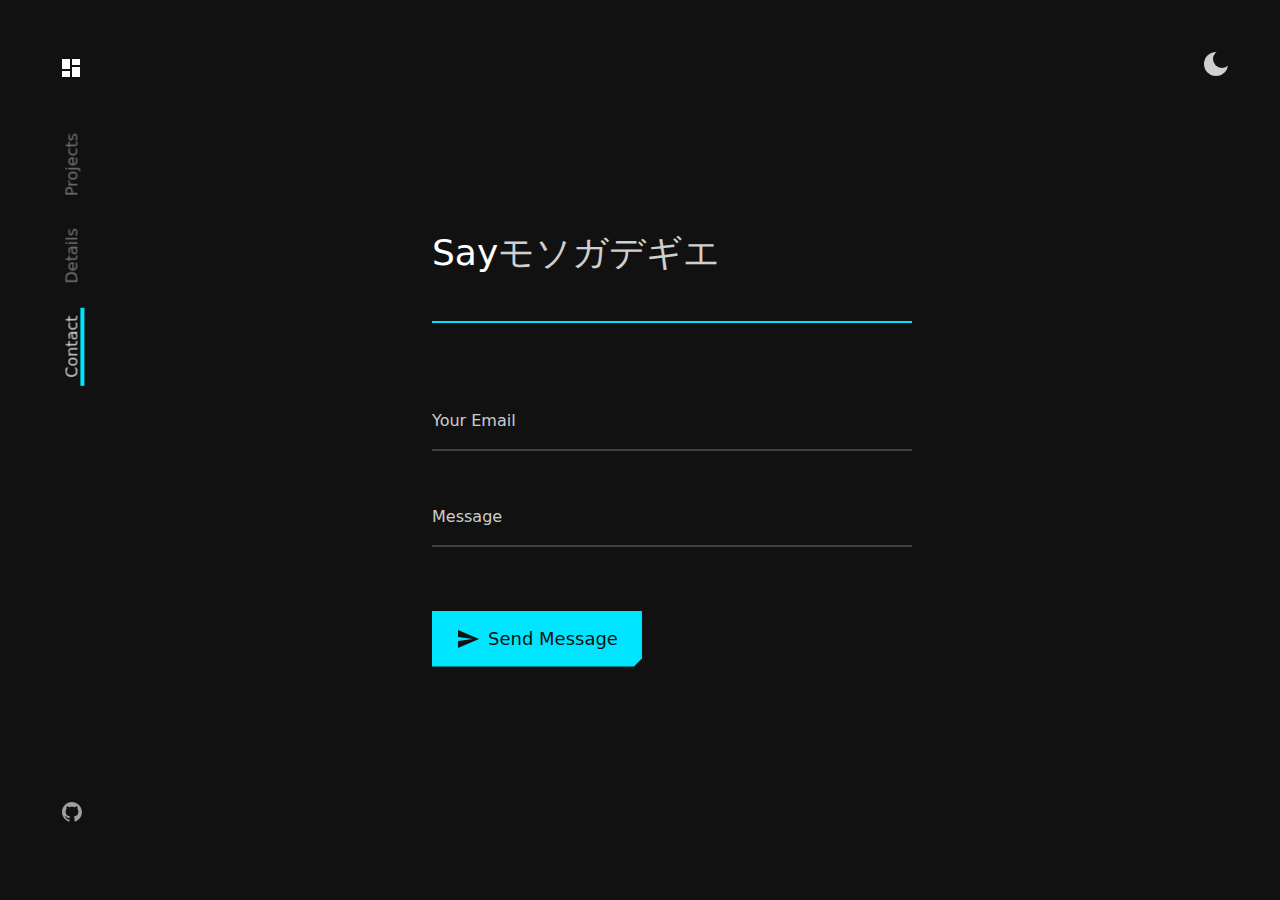
==== commit 66878686: "initial" ====
--- a/contact/index.html
+++ b/contact/index.html
@@ -1 +1 @@
-<!DOCTYPE html><html lang="en"><head><meta charset="utf-8"><meta content="width=device-width,initial-scale=1,shrink-to-fit=no,viewport-fit=cover" name="viewport"><link href="/apple-touch-icon.png" rel="apple-touch-icon" sizes="180x180"><link href="/favicon-32x32.png" rel="icon" type="image/png" sizes="32x32"><link href="/favicon-16x16.png" rel="icon" type="image/png" sizes="16x16"><link href="/site.webmanifest" rel="manifest"><link href="/safari-pinned-tab.svg" rel="mask-icon" color="#5bbad5"><meta content="#da532c" name="msapplication-TileColor"><meta content="#ffffff" name="theme-color"><link href="/humans.txt" rel="author" type="text/plain"><link href="/static/css/main.a9c631ac.chunk.css" rel="stylesheet"><script src="/static/js/0.b0298225.chunk.js" charset="utf-8"></script><link href="/static/css/11.02528a26.chunk.css" rel="stylesheet" type="text/css"><script src="/static/js/11.ef9a4559.chunk.js" charset="utf-8"></script><link href="/static/media/gotham-medium.0ad7d622.woff2" rel="preload" data-react-helmet="true" as="font" crossorigin=""><link href="/static/media/gotham-book.9c2a0ce4.woff2" rel="preload" data-react-helmet="true" as="font" crossorigin=""><link href="https://X/contact" rel="canonical" data-react-helmet="true"><style data-react-helmet="true">@font-face{font-family:Gotham;font-weight:400;src:url(/static/media/gotham-book.9c2a0ce4.woff2) format("woff");font-display:swap}@font-face{font-family:Gotham;font-weight:500;src:url(/static/media/gotham-medium.0ad7d622.woff2) format("woff2");font-display:swap}</style><style data-react-helmet="true">:root{--rgbBlack:0 0 0;--rgbWhite:255 255 255;--bezierFastoutSlowin:cubic-bezier(0.4, 0.0, 0.2, 1);--durationXS:200ms;--durationS:300ms;--durationM:400ms;--durationL:600ms;--durationXL:800ms;--systemFontStack:system-ui,-apple-system,BlinkMacSystemFont,San Francisco,Roboto,Segoe UI,Ubuntu,Helvetica Neue,sans-serif;--fontStack:Gotham,system-ui,-apple-system,BlinkMacSystemFont,San Francisco,Roboto,Segoe UI,Ubuntu,Helvetica Neue,sans-serif;--monoFontStack:SFMono Regular,Roboto Mono,Consolas,Liberation Mono,Menlo,Courier,monospace;--japaneseFontStack:ヒラギノ角ゴ Pro W3,Hiragino Kaku Gothic Pro,Hiragino Sans,Osaka,メイリオ,Meiryo,Segoe UI,sans-serif;--fontWeightRegular:400;--fontWeightMedium:500;--fontWeightBold:700;--fontSizeH0:8.75rem;--fontSizeH1:6.25rem;--fontSizeH2:3.625rem;--fontSizeH3:2.375rem;--fontSizeH4:1.75rem;--fontSizeBodyXL:1.375rem;--fontSizeBodyL:1.25rem;--fontSizeBodyM:1.125rem;--fontSizeBodyS:1rem;--fontSizeBodyXS:0.875rem;--lineHeightTitle:1.1;--lineHeightBody:1.5;--maxWidthS:540px;--maxWidthM:720px;--maxWidthL:1096px;--maxWidthXL:1680px;--spaceOuter:64px;--spaceXS:4px;--spaceS:8px;--spaceM:16px;--spaceL:24px;--spaceXL:32px;--space2XL:48px;--space3XL:64px;--space4XL:96px;--space5XL:128px}@media (max-width:2080px){:root{--fontSizeH0:7.5rem;--fontSizeH1:5rem}}@media (max-width:1680px){:root{--maxWidthS:480px;--maxWidthM:640px;--maxWidthL:1000px;--maxWidthXL:1100px;--spaceOuter:48px;--fontSizeH0:6.25rem;--fontSizeH1:4.375rem;--fontSizeH2:3.25rem;--fontSizeH3:2.25rem;--fontSizeH4:1.625rem}}@media (max-width:1024px){:root{--fontSizeH0:5rem;--fontSizeH1:3.75rem;--fontSizeH2:3rem;--fontSizeH3:2rem;--fontSizeH4:1.5rem}}@media (max-width:696px){:root{--spaceOuter:24px;--fontSizeH0:3.5rem;--fontSizeH1:2.5rem;--fontSizeH2:2.125rem;--fontSizeH3:1.75rem;--fontSizeH4:1.375rem;--fontSizeBodyL:1.125rem;--fontSizeBodyM:1rem;--fontSizeBodyS:0.875rem}}@media (max-width:400px){:root{--spaceOuter:16px;--fontSizeH0:2.625rem;--fontSizeH1:2.375rem;--fontSizeH2:1.75rem;--fontSizeH3:1.5rem;--fontSizeH4:1.25rem}}.dark{--rgbBackground:17 17 17;--rgbBackgroundLight:26 26 26;--rgbPrimary:0 229 255;--rgbAccent:0 229 255;--rgbText:255 255 255;--rgbError:255 0 60;--colorTextTitle:rgb(var(--rgbText) / 1);--colorTextBody:rgb(var(--rgbText) / 0.8);--colorTextLight:rgb(var(--rgbText) / 0.6)}.light{--rgbBackground:242 242 242;--rgbBackgroundLight:255 255 255;--rgbPrimary:0 0 0;--rgbAccent:0 229 255;--rgbText:0 0 0;--rgbError:210 14 60;--colorTextTitle:rgb(var(--rgbText) / 1);--colorTextBody:rgb(var(--rgbText) / 0.7);--colorTextLight:rgb(var(--rgbText) / 0.6)}</style><title>Contact | Xavier W. Wang</title><meta content="Send me a message if you’re interested in discussing a project or if you just want to say hi" name="description" data-react-helmet="true"></head><body class="dark"><script>const preferredTheme=JSON.parse(localStorage.getItem("theme"));document.body.className=preferredTheme||"dark"</script><div id="root"><a class="visually-hidden skip-to-main visually-hidden--show-on-focus" href="#MainContent">Skip to main content</a><header class="navbar"><a class="navbar__logo" href="/#intro" aria-label="Hamish Williams, Designer"><svg aria-hidden="true" class="monogram" height="29" viewBox="0 0 26 29" width="46"><defs><clipPath id="monogram-clip-1"><path d="M13,3V9H21V3M13,21H21V11H13M3,21H11V15H3M3,13H11V3H3V13Z"></path></clipPath></defs><rect height="100%" width="100%" clip-path="url(#monogram-clip-1)"></rect><g clip-path="url(#monogram-clip-1)"><rect height="100%" width="100%" class="monogram__highlight"></rect></g></svg></a><button class="button nav-toggle button--icon-only" aria-expanded="false" aria-label="Menu"><span class="button__text"><div class="nav-toggle__inner"><svg aria-hidden="true" class="icon nav-toggle__icon nav-toggle__icon--menu" height="24" viewBox="0 0 24 24" width="24"><path d="M22 6H2V4h20v2zM2 13h16v-2H2v2zm0 7h20v-2H2v2z"></path></svg><svg aria-hidden="true" class="icon nav-toggle__icon nav-toggle__icon--close" height="24" viewBox="0 0 24 24" width="24"><path d="M19 6.41L17.59 5 12 10.59 6.41 5 5 6.41 10.59 12 5 17.59 6.41 19 12 13.41 17.59 19 19 17.59 13.41 12z"></path></svg></div></span></button><nav class="navbar__nav"><div class="navbar__nav-list"><a class="navbar__nav-link" href="/#project-1">Projects</a><a class="navbar__nav-link" href="/#details">Details</a><a class="navbar__nav-link navbar__nav-link--active" href="/contact" aria-current="page">Contact</a></div><div class="navbar__nav-icons"><a class="navbar__nav-icon-link" href="https://github.com/Xavier-WW" aria-label="Github" rel="noopener noreferrer" target="_blank"><svg aria-hidden="true" class="icon navbar__nav-icon" height="24" viewBox="0 0 24 24" width="24"><path d="M12 2C6.477 2 2 6.477 2 12c0 4.42 2.87 8.17 6.84 9.5.5.08.66-.23.66-.5v-1.69c-2.77.6-3.36-1.34-3.36-1.34-.46-1.16-1.11-1.47-1.11-1.47-.91-.62.07-.6.07-.6 1 .07 1.53 1.03 1.53 1.03.87 1.52 2.34 1.07 2.91.83.09-.65.35-1.09.63-1.34-2.22-.25-4.55-1.11-4.55-4.92 0-1.11.38-2 1.03-2.71-.1-.25-.45-1.29.1-2.64 0 0 .84-.27 2.75 1.02.79-.22 1.65-.33 2.5-.33.85 0 1.71.11 2.5.33 1.91-1.29 2.75-1.02 2.75-1.02.55 1.35.2 2.39.1 2.64.65.71 1.03 1.6 1.03 2.71 0 3.82-2.34 4.66-4.57 4.91.36.31.69.92.69 1.85V21c0 .27.16.59.67.5C19.14 20.16 22 16.42 22 12A10 10 0 0012 2z"></path></svg></a></div></nav></header><main class="app" id="MainContent" tabindex="-1"><div class="app__page app__page--entered"><div class="section contact contact--entered"><form class="contact__form" method="post"><h1 class="contact__title contact__title--entering contact__title--hidden heading heading--align-auto heading--level-3 heading--weight-medium" style="--delay:360ms"><span class="decoder-text"><span class="visually-hidden decoder-text__label visually-hidden--hidden">Say hello</span><span class="decoder-text__content" aria-hidden="true"><span class="decoder-text__glyph">ギ</span><span class="decoder-text__glyph">セ</span><span class="decoder-text__glyph">ウ</span><span class="decoder-text__glyph">ガ</span><span class="decoder-text__glyph">キ</span><span class="decoder-text__glyph">モ</span><span class="decoder-text__glyph">オ</span><span class="decoder-text__glyph">エ</span><span class="decoder-text__glyph">サ</span></span></span></h1><div class="divider contact__divider contact__divider--entering contact__divider--hidden" style="--lineWidth:100%;--lineHeight:2px;--collapseDelay:0ms;--delay:380ms"><div class="divider__line"></div></div><div class="input contact__input contact__input--entering contact__input--hidden" style="--delay:500ms"><div class="input__content"><label class="input__label" for="input-2" id="input-2-label">Your Email</label><input aria-labelledby="input-2-label" autocomplete="email" class="input__element" id="input-2" maxlength="512" required type="email" value=""><div class="input__underline"></div></div></div><div class="input contact__input contact__input--entering contact__input--hidden" style="--delay:600ms"><div class="input__content"><label class="input__label" for="input-3" id="input-3-label">Message</label><textarea aria-labelledby="input-3-label" autocomplete="off" class="textarea input__element" id="input-3" maxlength="4096" required rows="1" style="--resize:none"></textarea><div class="input__underline"></div></div></div><button class="button contact__button contact__button--entering contact__button--hidden" style="--delay:700ms" type="submit"><svg aria-hidden="true" class="icon button__icon button__icon--start" height="24" viewBox="0 0 24 24" width="24"><path d="M2.01 21L23 12 2.01 3 2 10l15 2-15 2 .01 7z"></path></svg><span class="button__text">Send Message</span></button></form></div></div></main></div><script>!function(e){function t(t){for(var n,o,u=t[0],i=t[1],f=t[2],l=0,d=[];l<u.length;l++)o=u[l],Object.prototype.hasOwnProperty.call(a,o)&&a[o]&&d.push(a[o][0]),a[o]=0;for(n in i)Object.prototype.hasOwnProperty.call(i,n)&&(e[n]=i[n]);for(s&&s(t);d.length;)d.shift()();return c.push.apply(c,f||[]),r()}function r(){for(var e,t=0;t<c.length;t++){for(var r=c[t],n=!0,o=1;o<r.length;o++){var i=r[o];0!==a[i]&&(n=!1)}n&&(c.splice(t--,1),e=u(u.s=r[0]))}return e}var n={},o={4:0},a={4:0},c=[];function u(t){if(n[t])return n[t].exports;var r=n[t]={i:t,l:!1,exports:{}};return e[t].call(r.exports,r,r.exports,u),r.l=!0,r.exports}u.e=function(e){var t=[];o[e]?t.push(o[e]):0!==o[e]&&{5:1,7:1,8:1,9:1,10:1,11:1,12:1,13:1,14:1}[e]&&t.push(o[e]=new Promise((function(t,r){for(var n="static/css/"+({}[e]||e)+"."+{0:"31d6cfe0",1:"31d6cfe0",2:"31d6cfe0",5:"da871aa2",7:"d62c2e3d",8:"b1d6b090",9:"65817527",10:"f34e198c",11:"02528a26",12:"5d194e80",13:"8df748a7",14:"a190fbef",15:"31d6cfe0"}[e]+".chunk.css",a=u.p+n,c=document.getElementsByTagName("link"),i=0;i<c.length;i++){var f=(s=c[i]).getAttribute("data-href")||s.getAttribute("href");if("stylesheet"===s.rel&&(f===n||f===a))return t()}var l=document.getElementsByTagName("style");for(i=0;i<l.length;i++){var s;if((f=(s=l[i]).getAttribute("data-href"))===n||f===a)return t()}var d=document.createElement("link");d.rel="stylesheet",d.type="text/css",d.onload=t,d.onerror=function(t){var n=t&&t.target&&t.target.src||a,c=new Error("Loading CSS chunk "+e+" failed.\n("+n+")");c.code="CSS_CHUNK_LOAD_FAILED",c.request=n,delete o[e],d.parentNode.removeChild(d),r(c)},d.href=a,document.getElementsByTagName("head")[0].appendChild(d)})).then((function(){o[e]=0})));var r=a[e];if(0!==r)if(r)t.push(r[2]);else{var n=new Promise((function(t,n){r=a[e]=[t,n]}));t.push(r[2]=n);var c,i=document.createElement("script");i.charset="utf-8",i.timeout=120,u.nc&&i.setAttribute("nonce",u.nc),i.src=function(e){return u.p+"static/js/"+({}[e]||e)+"."+{0:"b0298225",1:"e0204490",2:"ca61586b",5:"0b6d88a7",7:"3e85dca8",8:"c5c7b6a7",9:"9e13a898",10:"ba527cc8",11:"ef9a4559",12:"6a9ab4aa",13:"5e18566c",14:"4534d215",15:"79ff2cbd"}[e]+".chunk.js"}(e);var f=new Error;c=function(t){i.onerror=i.onload=null,clearTimeout(l);var r=a[e];if(0!==r){if(r){var n=t&&("load"===t.type?"missing":t.type),o=t&&t.target&&t.target.src;f.message="Loading chunk "+e+" failed.\n("+n+": "+o+")",f.name="ChunkLoadError",f.type=n,f.request=o,r[1](f)}a[e]=void 0}};var l=setTimeout((function(){c({type:"timeout",target:i})}),12e4);i.onerror=i.onload=c,document.head.appendChild(i)}return Promise.all(t)},u.m=e,u.c=n,u.d=function(e,t,r){u.o(e,t)||Object.defineProperty(e,t,{enumerable:!0,get:r})},u.r=function(e){"undefined"!=typeof Symbol&&Symbol.toStringTag&&Object.defineProperty(e,Symbol.toStringTag,{value:"Module"}),Object.defineProperty(e,"__esModule",{value:!0})},u.t=function(e,t){if(1&t&&(e=u(e)),8&t)return e;if(4&t&&"object"==typeof e&&e&&e.__esModule)return e;var r=Object.create(null);if(u.r(r),Object.defineProperty(r,"default",{enumerable:!0,value:e}),2&t&&"string"!=typeof e)for(var n in e)u.d(r,n,function(t){return e[t]}.bind(null,n));return r},u.n=function(e){var t=e&&e.__esModule?function(){return e.default}:function(){return e};return u.d(t,"a",t),t},u.o=function(e,t){return Object.prototype.hasOwnProperty.call(e,t)},u.p="/",u.oe=function(e){throw console.error(e),e};var i=this.webpackJsonpportfolio=this.webpackJsonpportfolio||[],f=i.push.bind(i);i.push=t,i=i.slice();for(var l=0;l<i.length;l++)t(i[l]);var s=f;r()}([])</script><script src="/static/js/6.7d664ba1.chunk.js"></script><script src="/static/js/main.3aeafd5b.chunk.js"></script></body></html>+<!DOCTYPE html><html lang="en"><head><meta charset="utf-8"><meta content="width=device-width,initial-scale=1,shrink-to-fit=no,viewport-fit=cover" name="viewport"><link href="/apple-touch-icon.png" rel="apple-touch-icon" sizes="180x180"><link href="/favicon-32x32.png" rel="icon" type="image/png" sizes="32x32"><link href="/favicon-16x16.png" rel="icon" type="image/png" sizes="16x16"><link href="/site.webmanifest" rel="manifest"><link href="/safari-pinned-tab.svg" rel="mask-icon" color="#5bbad5"><meta content="#da532c" name="msapplication-TileColor"><meta content="#ffffff" name="theme-color"><link href="/humans.txt" rel="author" type="text/plain"><link href="/static/css/main.a9c631ac.chunk.css" rel="stylesheet"><script src="/static/js/0.b0298225.chunk.js" charset="utf-8"></script><link href="/static/css/11.02528a26.chunk.css" rel="stylesheet" type="text/css"><script src="/static/js/11.ef9a4559.chunk.js" charset="utf-8"></script><link href="/static/media/gotham-medium.0ad7d622.woff2" rel="preload" data-react-helmet="true" as="font" crossorigin=""><link href="/static/media/gotham-book.9c2a0ce4.woff2" rel="preload" data-react-helmet="true" as="font" crossorigin=""><link href="https://X/contact" rel="canonical" data-react-helmet="true"><style data-react-helmet="true">@font-face{font-family:Gotham;font-weight:400;src:url(/static/media/gotham-book.9c2a0ce4.woff2) format("woff");font-display:swap}@font-face{font-family:Gotham;font-weight:500;src:url(/static/media/gotham-medium.0ad7d622.woff2) format("woff2");font-display:swap}</style><style data-react-helmet="true">:root{--rgbBlack:0 0 0;--rgbWhite:255 255 255;--bezierFastoutSlowin:cubic-bezier(0.4, 0.0, 0.2, 1);--durationXS:200ms;--durationS:300ms;--durationM:400ms;--durationL:600ms;--durationXL:800ms;--systemFontStack:system-ui,-apple-system,BlinkMacSystemFont,San Francisco,Roboto,Segoe UI,Ubuntu,Helvetica Neue,sans-serif;--fontStack:Gotham,system-ui,-apple-system,BlinkMacSystemFont,San Francisco,Roboto,Segoe UI,Ubuntu,Helvetica Neue,sans-serif;--monoFontStack:SFMono Regular,Roboto Mono,Consolas,Liberation Mono,Menlo,Courier,monospace;--japaneseFontStack:ヒラギノ角ゴ Pro W3,Hiragino Kaku Gothic Pro,Hiragino Sans,Osaka,メイリオ,Meiryo,Segoe UI,sans-serif;--fontWeightRegular:400;--fontWeightMedium:500;--fontWeightBold:700;--fontSizeH0:8.75rem;--fontSizeH1:6.25rem;--fontSizeH2:3.625rem;--fontSizeH3:2.375rem;--fontSizeH4:1.75rem;--fontSizeBodyXL:1.375rem;--fontSizeBodyL:1.25rem;--fontSizeBodyM:1.125rem;--fontSizeBodyS:1rem;--fontSizeBodyXS:0.875rem;--lineHeightTitle:1.1;--lineHeightBody:1.5;--maxWidthS:540px;--maxWidthM:720px;--maxWidthL:1096px;--maxWidthXL:1680px;--spaceOuter:64px;--spaceXS:4px;--spaceS:8px;--spaceM:16px;--spaceL:24px;--spaceXL:32px;--space2XL:48px;--space3XL:64px;--space4XL:96px;--space5XL:128px}@media (max-width:2080px){:root{--fontSizeH0:7.5rem;--fontSizeH1:5rem}}@media (max-width:1680px){:root{--maxWidthS:480px;--maxWidthM:640px;--maxWidthL:1000px;--maxWidthXL:1100px;--spaceOuter:48px;--fontSizeH0:6.25rem;--fontSizeH1:4.375rem;--fontSizeH2:3.25rem;--fontSizeH3:2.25rem;--fontSizeH4:1.625rem}}@media (max-width:1024px){:root{--fontSizeH0:5rem;--fontSizeH1:3.75rem;--fontSizeH2:3rem;--fontSizeH3:2rem;--fontSizeH4:1.5rem}}@media (max-width:696px){:root{--spaceOuter:24px;--fontSizeH0:3.5rem;--fontSizeH1:2.5rem;--fontSizeH2:2.125rem;--fontSizeH3:1.75rem;--fontSizeH4:1.375rem;--fontSizeBodyL:1.125rem;--fontSizeBodyM:1rem;--fontSizeBodyS:0.875rem}}@media (max-width:400px){:root{--spaceOuter:16px;--fontSizeH0:2.625rem;--fontSizeH1:2.375rem;--fontSizeH2:1.75rem;--fontSizeH3:1.5rem;--fontSizeH4:1.25rem}}.dark{--rgbBackground:17 17 17;--rgbBackgroundLight:26 26 26;--rgbPrimary:0 229 255;--rgbAccent:0 229 255;--rgbText:255 255 255;--rgbError:255 0 60;--colorTextTitle:rgb(var(--rgbText) / 1);--colorTextBody:rgb(var(--rgbText) / 0.8);--colorTextLight:rgb(var(--rgbText) / 0.6)}.light{--rgbBackground:242 242 242;--rgbBackgroundLight:255 255 255;--rgbPrimary:0 0 0;--rgbAccent:0 229 255;--rgbText:0 0 0;--rgbError:210 14 60;--colorTextTitle:rgb(var(--rgbText) / 1);--colorTextBody:rgb(var(--rgbText) / 0.7);--colorTextLight:rgb(var(--rgbText) / 0.6)}</style><title>Contact | Xavier W. Wang</title><meta content="Send me a message if you’re interested in discussing a project or if you just want to say hi" name="description" data-react-helmet="true"></head><body class="dark"><script>const preferredTheme=JSON.parse(localStorage.getItem("theme"));document.body.className=preferredTheme||"dark"</script><div id="root"><a class="visually-hidden skip-to-main visually-hidden--show-on-focus" href="#MainContent">Skip to main content</a><header class="navbar"><a class="navbar__logo" href="/#intro" aria-label="Hamish Williams, Designer"><svg aria-hidden="true" class="monogram" height="29" viewBox="0 0 26 29" width="46"><defs><clipPath id="monogram-clip-1"><path d="M13,3V9H21V3M13,21H21V11H13M3,21H11V15H3M3,13H11V3H3V13Z"></path></clipPath></defs><rect height="100%" width="100%" clip-path="url(#monogram-clip-1)"></rect><g clip-path="url(#monogram-clip-1)"><rect height="100%" width="100%" class="monogram__highlight"></rect></g></svg></a><button class="button nav-toggle button--icon-only" aria-expanded="false" aria-label="Menu"><span class="button__text"><div class="nav-toggle__inner"><svg aria-hidden="true" class="icon nav-toggle__icon nav-toggle__icon--menu" height="24" viewBox="0 0 24 24" width="24"><path d="M22 6H2V4h20v2zM2 13h16v-2H2v2zm0 7h20v-2H2v2z"></path></svg><svg aria-hidden="true" class="icon nav-toggle__icon nav-toggle__icon--close" height="24" viewBox="0 0 24 24" width="24"><path d="M19 6.41L17.59 5 12 10.59 6.41 5 5 6.41 10.59 12 5 17.59 6.41 19 12 13.41 17.59 19 19 17.59 13.41 12z"></path></svg></div></span></button><nav class="navbar__nav"><div class="navbar__nav-list"><a class="navbar__nav-link" href="/#project-1">Projects</a><a class="navbar__nav-link" href="/#details">Details</a><a class="navbar__nav-link navbar__nav-link--active" href="/contact" aria-current="page">Contact</a></div><div class="navbar__nav-icons"><a class="navbar__nav-icon-link" href="https://github.com/Xavier-WW" aria-label="Github" rel="noopener noreferrer" target="_blank"><svg aria-hidden="true" class="icon navbar__nav-icon" height="24" viewBox="0 0 24 24" width="24"><path d="M12 2C6.477 2 2 6.477 2 12c0 4.42 2.87 8.17 6.84 9.5.5.08.66-.23.66-.5v-1.69c-2.77.6-3.36-1.34-3.36-1.34-.46-1.16-1.11-1.47-1.11-1.47-.91-.62.07-.6.07-.6 1 .07 1.53 1.03 1.53 1.03.87 1.52 2.34 1.07 2.91.83.09-.65.35-1.09.63-1.34-2.22-.25-4.55-1.11-4.55-4.92 0-1.11.38-2 1.03-2.71-.1-.25-.45-1.29.1-2.64 0 0 .84-.27 2.75 1.02.79-.22 1.65-.33 2.5-.33.85 0 1.71.11 2.5.33 1.91-1.29 2.75-1.02 2.75-1.02.55 1.35.2 2.39.1 2.64.65.71 1.03 1.6 1.03 2.71 0 3.82-2.34 4.66-4.57 4.91.36.31.69.92.69 1.85V21c0 .27.16.59.67.5C19.14 20.16 22 16.42 22 12A10 10 0 0012 2z"></path></svg></a></div></nav></header><main class="app" id="MainContent" tabindex="-1"><div class="app__page app__page--entered"><div class="section contact contact--entered"><form class="contact__form" method="post"><h1 class="contact__title contact__title--entering contact__title--hidden heading heading--align-auto heading--level-3 heading--weight-medium" style="--delay:360ms"><span class="decoder-text"><span class="visually-hidden decoder-text__label visually-hidden--hidden">Say hello</span><span class="decoder-text__content" aria-hidden="true"><span class="decoder-text__glyph">オ</span><span class="decoder-text__glyph">ビ</span><span class="decoder-text__glyph">ペ</span><span class="decoder-text__glyph">カ</span><span class="decoder-text__glyph">ソ</span><span class="decoder-text__glyph">ブ</span><span class="decoder-text__glyph">ツ</span><span class="decoder-text__glyph">ボ</span><span class="decoder-text__glyph">ユ</span></span></span></h1><div class="divider contact__divider contact__divider--entering contact__divider--hidden" style="--lineWidth:100%;--lineHeight:2px;--collapseDelay:0ms;--delay:380ms"><div class="divider__line"></div></div><div class="input contact__input contact__input--entering contact__input--hidden" style="--delay:500ms"><div class="input__content"><label class="input__label" for="input-2" id="input-2-label">Your Email</label><input aria-labelledby="input-2-label" autocomplete="email" class="input__element" id="input-2" maxlength="512" required type="email" value=""><div class="input__underline"></div></div></div><div class="input contact__input contact__input--entering contact__input--hidden" style="--delay:600ms"><div class="input__content"><label class="input__label" for="input-3" id="input-3-label">Message</label><textarea aria-labelledby="input-3-label" autocomplete="off" class="textarea input__element" id="input-3" maxlength="4096" required rows="1" style="--resize:none"></textarea><div class="input__underline"></div></div></div><button class="button contact__button contact__button--entering contact__button--hidden" style="--delay:700ms" type="submit"><svg aria-hidden="true" class="icon button__icon button__icon--start" height="24" viewBox="0 0 24 24" width="24"><path d="M2.01 21L23 12 2.01 3 2 10l15 2-15 2 .01 7z"></path></svg><span class="button__text">Send Message</span></button></form></div></div></main></div><script>!function(e){function t(t){for(var n,o,u=t[0],i=t[1],f=t[2],l=0,d=[];l<u.length;l++)o=u[l],Object.prototype.hasOwnProperty.call(a,o)&&a[o]&&d.push(a[o][0]),a[o]=0;for(n in i)Object.prototype.hasOwnProperty.call(i,n)&&(e[n]=i[n]);for(s&&s(t);d.length;)d.shift()();return c.push.apply(c,f||[]),r()}function r(){for(var e,t=0;t<c.length;t++){for(var r=c[t],n=!0,o=1;o<r.length;o++){var i=r[o];0!==a[i]&&(n=!1)}n&&(c.splice(t--,1),e=u(u.s=r[0]))}return e}var n={},o={4:0},a={4:0},c=[];function u(t){if(n[t])return n[t].exports;var r=n[t]={i:t,l:!1,exports:{}};return e[t].call(r.exports,r,r.exports,u),r.l=!0,r.exports}u.e=function(e){var t=[];o[e]?t.push(o[e]):0!==o[e]&&{5:1,7:1,8:1,9:1,10:1,11:1,12:1,13:1,14:1}[e]&&t.push(o[e]=new Promise((function(t,r){for(var n="static/css/"+({}[e]||e)+"."+{0:"31d6cfe0",1:"31d6cfe0",2:"31d6cfe0",5:"da871aa2",7:"d62c2e3d",8:"b1d6b090",9:"65817527",10:"f34e198c",11:"02528a26",12:"5d194e80",13:"8df748a7",14:"a190fbef",15:"31d6cfe0"}[e]+".chunk.css",a=u.p+n,c=document.getElementsByTagName("link"),i=0;i<c.length;i++){var f=(s=c[i]).getAttribute("data-href")||s.getAttribute("href");if("stylesheet"===s.rel&&(f===n||f===a))return t()}var l=document.getElementsByTagName("style");for(i=0;i<l.length;i++){var s;if((f=(s=l[i]).getAttribute("data-href"))===n||f===a)return t()}var d=document.createElement("link");d.rel="stylesheet",d.type="text/css",d.onload=t,d.onerror=function(t){var n=t&&t.target&&t.target.src||a,c=new Error("Loading CSS chunk "+e+" failed.\n("+n+")");c.code="CSS_CHUNK_LOAD_FAILED",c.request=n,delete o[e],d.parentNode.removeChild(d),r(c)},d.href=a,document.getElementsByTagName("head")[0].appendChild(d)})).then((function(){o[e]=0})));var r=a[e];if(0!==r)if(r)t.push(r[2]);else{var n=new Promise((function(t,n){r=a[e]=[t,n]}));t.push(r[2]=n);var c,i=document.createElement("script");i.charset="utf-8",i.timeout=120,u.nc&&i.setAttribute("nonce",u.nc),i.src=function(e){return u.p+"static/js/"+({}[e]||e)+"."+{0:"b0298225",1:"e0204490",2:"ca61586b",5:"0b6d88a7",7:"3e85dca8",8:"c5c7b6a7",9:"9e13a898",10:"ba527cc8",11:"ef9a4559",12:"6a9ab4aa",13:"5e18566c",14:"4534d215",15:"79ff2cbd"}[e]+".chunk.js"}(e);var f=new Error;c=function(t){i.onerror=i.onload=null,clearTimeout(l);var r=a[e];if(0!==r){if(r){var n=t&&("load"===t.type?"missing":t.type),o=t&&t.target&&t.target.src;f.message="Loading chunk "+e+" failed.\n("+n+": "+o+")",f.name="ChunkLoadError",f.type=n,f.request=o,r[1](f)}a[e]=void 0}};var l=setTimeout((function(){c({type:"timeout",target:i})}),12e4);i.onerror=i.onload=c,document.head.appendChild(i)}return Promise.all(t)},u.m=e,u.c=n,u.d=function(e,t,r){u.o(e,t)||Object.defineProperty(e,t,{enumerable:!0,get:r})},u.r=function(e){"undefined"!=typeof Symbol&&Symbol.toStringTag&&Object.defineProperty(e,Symbol.toStringTag,{value:"Module"}),Object.defineProperty(e,"__esModule",{value:!0})},u.t=function(e,t){if(1&t&&(e=u(e)),8&t)return e;if(4&t&&"object"==typeof e&&e&&e.__esModule)return e;var r=Object.create(null);if(u.r(r),Object.defineProperty(r,"default",{enumerable:!0,value:e}),2&t&&"string"!=typeof e)for(var n in e)u.d(r,n,function(t){return e[t]}.bind(null,n));return r},u.n=function(e){var t=e&&e.__esModule?function(){return e.default}:function(){return e};return u.d(t,"a",t),t},u.o=function(e,t){return Object.prototype.hasOwnProperty.call(e,t)},u.p="/",u.oe=function(e){throw console.error(e),e};var i=this.webpackJsonpportfolio=this.webpackJsonpportfolio||[],f=i.push.bind(i);i.push=t,i=i.slice();for(var l=0;l<i.length;l++)t(i[l]);var s=f;r()}([])</script><script src="/static/js/6.7d664ba1.chunk.js"></script><script src="/static/js/main.3aeafd5b.chunk.js"></script></body></html>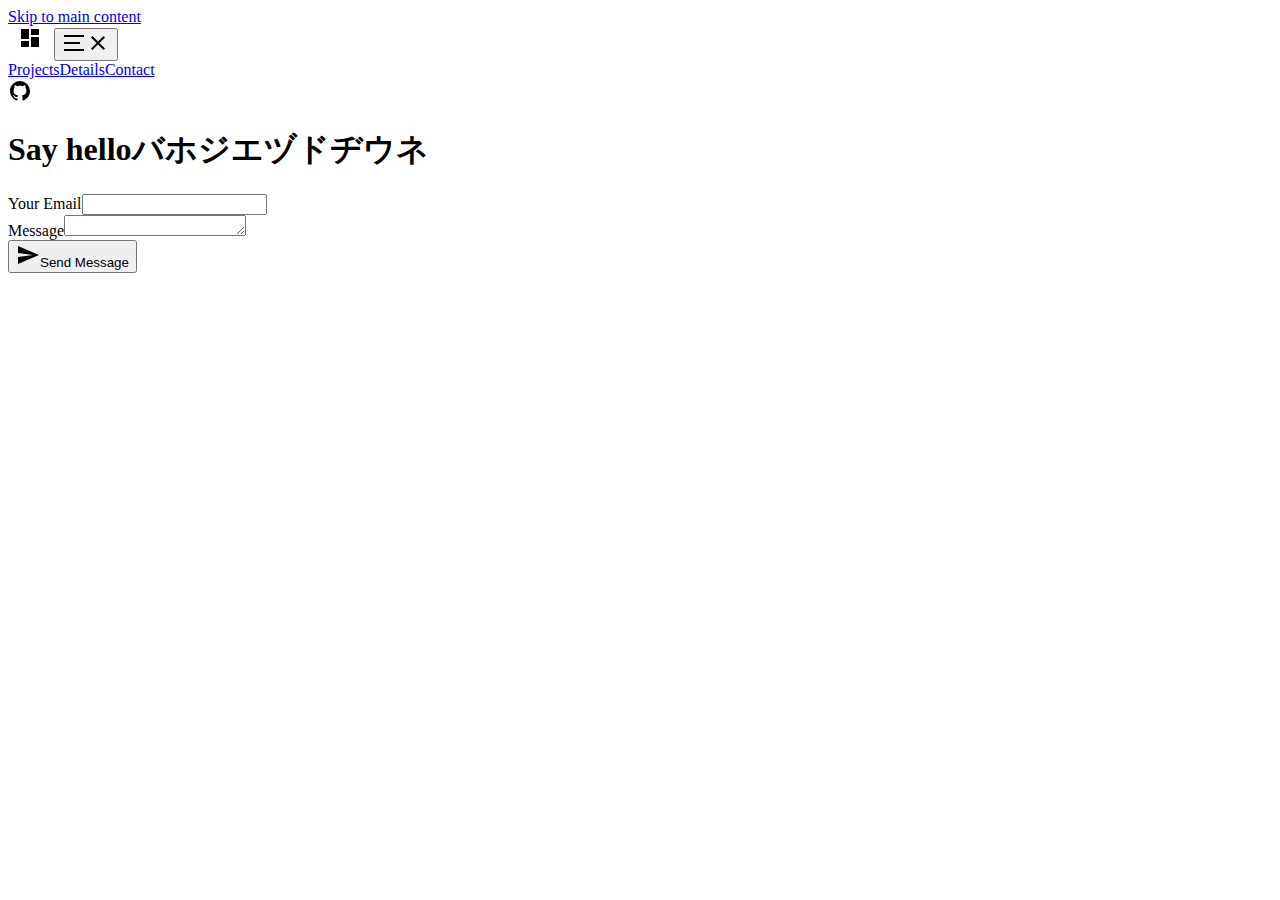
==== commit c439731b: "initial" ====
--- a/contact/index.html
+++ b/contact/index.html
@@ -1 +1 @@
-<!DOCTYPE html><html lang="en"><head><meta charset="utf-8"><meta content="width=device-width,initial-scale=1,shrink-to-fit=no,viewport-fit=cover" name="viewport"><link href="/apple-touch-icon.png" rel="apple-touch-icon" sizes="180x180"><link href="/favicon-32x32.png" rel="icon" type="image/png" sizes="32x32"><link href="/favicon-16x16.png" rel="icon" type="image/png" sizes="16x16"><link href="/site.webmanifest" rel="manifest"><link href="/safari-pinned-tab.svg" rel="mask-icon" color="#5bbad5"><meta content="#da532c" name="msapplication-TileColor"><meta content="#ffffff" name="theme-color"><link href="/humans.txt" rel="author" type="text/plain"><link href="/static/css/main.a9c631ac.chunk.css" rel="stylesheet"><script src="/static/js/0.b0298225.chunk.js" charset="utf-8"></script><link href="/static/css/11.02528a26.chunk.css" rel="stylesheet" type="text/css"><script src="/static/js/11.ef9a4559.chunk.js" charset="utf-8"></script><link href="/static/media/gotham-medium.0ad7d622.woff2" rel="preload" data-react-helmet="true" as="font" crossorigin=""><link href="/static/media/gotham-book.9c2a0ce4.woff2" rel="preload" data-react-helmet="true" as="font" crossorigin=""><link href="https://X/contact" rel="canonical" data-react-helmet="true"><style data-react-helmet="true">@font-face{font-family:Gotham;font-weight:400;src:url(/static/media/gotham-book.9c2a0ce4.woff2) format("woff");font-display:swap}@font-face{font-family:Gotham;font-weight:500;src:url(/static/media/gotham-medium.0ad7d622.woff2) format("woff2");font-display:swap}</style><style data-react-helmet="true">:root{--rgbBlack:0 0 0;--rgbWhite:255 255 255;--bezierFastoutSlowin:cubic-bezier(0.4, 0.0, 0.2, 1);--durationXS:200ms;--durationS:300ms;--durationM:400ms;--durationL:600ms;--durationXL:800ms;--systemFontStack:system-ui,-apple-system,BlinkMacSystemFont,San Francisco,Roboto,Segoe UI,Ubuntu,Helvetica Neue,sans-serif;--fontStack:Gotham,system-ui,-apple-system,BlinkMacSystemFont,San Francisco,Roboto,Segoe UI,Ubuntu,Helvetica Neue,sans-serif;--monoFontStack:SFMono Regular,Roboto Mono,Consolas,Liberation Mono,Menlo,Courier,monospace;--japaneseFontStack:ヒラギノ角ゴ Pro W3,Hiragino Kaku Gothic Pro,Hiragino Sans,Osaka,メイリオ,Meiryo,Segoe UI,sans-serif;--fontWeightRegular:400;--fontWeightMedium:500;--fontWeightBold:700;--fontSizeH0:8.75rem;--fontSizeH1:6.25rem;--fontSizeH2:3.625rem;--fontSizeH3:2.375rem;--fontSizeH4:1.75rem;--fontSizeBodyXL:1.375rem;--fontSizeBodyL:1.25rem;--fontSizeBodyM:1.125rem;--fontSizeBodyS:1rem;--fontSizeBodyXS:0.875rem;--lineHeightTitle:1.1;--lineHeightBody:1.5;--maxWidthS:540px;--maxWidthM:720px;--maxWidthL:1096px;--maxWidthXL:1680px;--spaceOuter:64px;--spaceXS:4px;--spaceS:8px;--spaceM:16px;--spaceL:24px;--spaceXL:32px;--space2XL:48px;--space3XL:64px;--space4XL:96px;--space5XL:128px}@media (max-width:2080px){:root{--fontSizeH0:7.5rem;--fontSizeH1:5rem}}@media (max-width:1680px){:root{--maxWidthS:480px;--maxWidthM:640px;--maxWidthL:1000px;--maxWidthXL:1100px;--spaceOuter:48px;--fontSizeH0:6.25rem;--fontSizeH1:4.375rem;--fontSizeH2:3.25rem;--fontSizeH3:2.25rem;--fontSizeH4:1.625rem}}@media (max-width:1024px){:root{--fontSizeH0:5rem;--fontSizeH1:3.75rem;--fontSizeH2:3rem;--fontSizeH3:2rem;--fontSizeH4:1.5rem}}@media (max-width:696px){:root{--spaceOuter:24px;--fontSizeH0:3.5rem;--fontSizeH1:2.5rem;--fontSizeH2:2.125rem;--fontSizeH3:1.75rem;--fontSizeH4:1.375rem;--fontSizeBodyL:1.125rem;--fontSizeBodyM:1rem;--fontSizeBodyS:0.875rem}}@media (max-width:400px){:root{--spaceOuter:16px;--fontSizeH0:2.625rem;--fontSizeH1:2.375rem;--fontSizeH2:1.75rem;--fontSizeH3:1.5rem;--fontSizeH4:1.25rem}}.dark{--rgbBackground:17 17 17;--rgbBackgroundLight:26 26 26;--rgbPrimary:0 229 255;--rgbAccent:0 229 255;--rgbText:255 255 255;--rgbError:255 0 60;--colorTextTitle:rgb(var(--rgbText) / 1);--colorTextBody:rgb(var(--rgbText) / 0.8);--colorTextLight:rgb(var(--rgbText) / 0.6)}.light{--rgbBackground:242 242 242;--rgbBackgroundLight:255 255 255;--rgbPrimary:0 0 0;--rgbAccent:0 229 255;--rgbText:0 0 0;--rgbError:210 14 60;--colorTextTitle:rgb(var(--rgbText) / 1);--colorTextBody:rgb(var(--rgbText) / 0.7);--colorTextLight:rgb(var(--rgbText) / 0.6)}</style><title>Contact | Xavier W. Wang</title><meta content="Send me a message if you’re interested in discussing a project or if you just want to say hi" name="description" data-react-helmet="true"></head><body class="dark"><script>const preferredTheme=JSON.parse(localStorage.getItem("theme"));document.body.className=preferredTheme||"dark"</script><div id="root"><a class="visually-hidden skip-to-main visually-hidden--show-on-focus" href="#MainContent">Skip to main content</a><header class="navbar"><a class="navbar__logo" href="/#intro" aria-label="Hamish Williams, Designer"><svg aria-hidden="true" class="monogram" height="29" viewBox="0 0 26 29" width="46"><defs><clipPath id="monogram-clip-1"><path d="M13,3V9H21V3M13,21H21V11H13M3,21H11V15H3M3,13H11V3H3V13Z"></path></clipPath></defs><rect height="100%" width="100%" clip-path="url(#monogram-clip-1)"></rect><g clip-path="url(#monogram-clip-1)"><rect height="100%" width="100%" class="monogram__highlight"></rect></g></svg></a><button class="button nav-toggle button--icon-only" aria-expanded="false" aria-label="Menu"><span class="button__text"><div class="nav-toggle__inner"><svg aria-hidden="true" class="icon nav-toggle__icon nav-toggle__icon--menu" height="24" viewBox="0 0 24 24" width="24"><path d="M22 6H2V4h20v2zM2 13h16v-2H2v2zm0 7h20v-2H2v2z"></path></svg><svg aria-hidden="true" class="icon nav-toggle__icon nav-toggle__icon--close" height="24" viewBox="0 0 24 24" width="24"><path d="M19 6.41L17.59 5 12 10.59 6.41 5 5 6.41 10.59 12 5 17.59 6.41 19 12 13.41 17.59 19 19 17.59 13.41 12z"></path></svg></div></span></button><nav class="navbar__nav"><div class="navbar__nav-list"><a class="navbar__nav-link" href="/#project-1">Projects</a><a class="navbar__nav-link" href="/#details">Details</a><a class="navbar__nav-link navbar__nav-link--active" href="/contact" aria-current="page">Contact</a></div><div class="navbar__nav-icons"><a class="navbar__nav-icon-link" href="https://github.com/Xavier-WW" aria-label="Github" rel="noopener noreferrer" target="_blank"><svg aria-hidden="true" class="icon navbar__nav-icon" height="24" viewBox="0 0 24 24" width="24"><path d="M12 2C6.477 2 2 6.477 2 12c0 4.42 2.87 8.17 6.84 9.5.5.08.66-.23.66-.5v-1.69c-2.77.6-3.36-1.34-3.36-1.34-.46-1.16-1.11-1.47-1.11-1.47-.91-.62.07-.6.07-.6 1 .07 1.53 1.03 1.53 1.03.87 1.52 2.34 1.07 2.91.83.09-.65.35-1.09.63-1.34-2.22-.25-4.55-1.11-4.55-4.92 0-1.11.38-2 1.03-2.71-.1-.25-.45-1.29.1-2.64 0 0 .84-.27 2.75 1.02.79-.22 1.65-.33 2.5-.33.85 0 1.71.11 2.5.33 1.91-1.29 2.75-1.02 2.75-1.02.55 1.35.2 2.39.1 2.64.65.71 1.03 1.6 1.03 2.71 0 3.82-2.34 4.66-4.57 4.91.36.31.69.92.69 1.85V21c0 .27.16.59.67.5C19.14 20.16 22 16.42 22 12A10 10 0 0012 2z"></path></svg></a></div></nav></header><main class="app" id="MainContent" tabindex="-1"><div class="app__page app__page--entered"><div class="section contact contact--entered"><form class="contact__form" method="post"><h1 class="contact__title contact__title--entering contact__title--hidden heading heading--align-auto heading--level-3 heading--weight-medium" style="--delay:360ms"><span class="decoder-text"><span class="visually-hidden decoder-text__label visually-hidden--hidden">Say hello</span><span class="decoder-text__content" aria-hidden="true"><span class="decoder-text__glyph">オ</span><span class="decoder-text__glyph">ビ</span><span class="decoder-text__glyph">ペ</span><span class="decoder-text__glyph">カ</span><span class="decoder-text__glyph">ソ</span><span class="decoder-text__glyph">ブ</span><span class="decoder-text__glyph">ツ</span><span class="decoder-text__glyph">ボ</span><span class="decoder-text__glyph">ユ</span></span></span></h1><div class="divider contact__divider contact__divider--entering contact__divider--hidden" style="--lineWidth:100%;--lineHeight:2px;--collapseDelay:0ms;--delay:380ms"><div class="divider__line"></div></div><div class="input contact__input contact__input--entering contact__input--hidden" style="--delay:500ms"><div class="input__content"><label class="input__label" for="input-2" id="input-2-label">Your Email</label><input aria-labelledby="input-2-label" autocomplete="email" class="input__element" id="input-2" maxlength="512" required type="email" value=""><div class="input__underline"></div></div></div><div class="input contact__input contact__input--entering contact__input--hidden" style="--delay:600ms"><div class="input__content"><label class="input__label" for="input-3" id="input-3-label">Message</label><textarea aria-labelledby="input-3-label" autocomplete="off" class="textarea input__element" id="input-3" maxlength="4096" required rows="1" style="--resize:none"></textarea><div class="input__underline"></div></div></div><button class="button contact__button contact__button--entering contact__button--hidden" style="--delay:700ms" type="submit"><svg aria-hidden="true" class="icon button__icon button__icon--start" height="24" viewBox="0 0 24 24" width="24"><path d="M2.01 21L23 12 2.01 3 2 10l15 2-15 2 .01 7z"></path></svg><span class="button__text">Send Message</span></button></form></div></div></main></div><script>!function(e){function t(t){for(var n,o,u=t[0],i=t[1],f=t[2],l=0,d=[];l<u.length;l++)o=u[l],Object.prototype.hasOwnProperty.call(a,o)&&a[o]&&d.push(a[o][0]),a[o]=0;for(n in i)Object.prototype.hasOwnProperty.call(i,n)&&(e[n]=i[n]);for(s&&s(t);d.length;)d.shift()();return c.push.apply(c,f||[]),r()}function r(){for(var e,t=0;t<c.length;t++){for(var r=c[t],n=!0,o=1;o<r.length;o++){var i=r[o];0!==a[i]&&(n=!1)}n&&(c.splice(t--,1),e=u(u.s=r[0]))}return e}var n={},o={4:0},a={4:0},c=[];function u(t){if(n[t])return n[t].exports;var r=n[t]={i:t,l:!1,exports:{}};return e[t].call(r.exports,r,r.exports,u),r.l=!0,r.exports}u.e=function(e){var t=[];o[e]?t.push(o[e]):0!==o[e]&&{5:1,7:1,8:1,9:1,10:1,11:1,12:1,13:1,14:1}[e]&&t.push(o[e]=new Promise((function(t,r){for(var n="static/css/"+({}[e]||e)+"."+{0:"31d6cfe0",1:"31d6cfe0",2:"31d6cfe0",5:"da871aa2",7:"d62c2e3d",8:"b1d6b090",9:"65817527",10:"f34e198c",11:"02528a26",12:"5d194e80",13:"8df748a7",14:"a190fbef",15:"31d6cfe0"}[e]+".chunk.css",a=u.p+n,c=document.getElementsByTagName("link"),i=0;i<c.length;i++){var f=(s=c[i]).getAttribute("data-href")||s.getAttribute("href");if("stylesheet"===s.rel&&(f===n||f===a))return t()}var l=document.getElementsByTagName("style");for(i=0;i<l.length;i++){var s;if((f=(s=l[i]).getAttribute("data-href"))===n||f===a)return t()}var d=document.createElement("link");d.rel="stylesheet",d.type="text/css",d.onload=t,d.onerror=function(t){var n=t&&t.target&&t.target.src||a,c=new Error("Loading CSS chunk "+e+" failed.\n("+n+")");c.code="CSS_CHUNK_LOAD_FAILED",c.request=n,delete o[e],d.parentNode.removeChild(d),r(c)},d.href=a,document.getElementsByTagName("head")[0].appendChild(d)})).then((function(){o[e]=0})));var r=a[e];if(0!==r)if(r)t.push(r[2]);else{var n=new Promise((function(t,n){r=a[e]=[t,n]}));t.push(r[2]=n);var c,i=document.createElement("script");i.charset="utf-8",i.timeout=120,u.nc&&i.setAttribute("nonce",u.nc),i.src=function(e){return u.p+"static/js/"+({}[e]||e)+"."+{0:"b0298225",1:"e0204490",2:"ca61586b",5:"0b6d88a7",7:"3e85dca8",8:"c5c7b6a7",9:"9e13a898",10:"ba527cc8",11:"ef9a4559",12:"6a9ab4aa",13:"5e18566c",14:"4534d215",15:"79ff2cbd"}[e]+".chunk.js"}(e);var f=new Error;c=function(t){i.onerror=i.onload=null,clearTimeout(l);var r=a[e];if(0!==r){if(r){var n=t&&("load"===t.type?"missing":t.type),o=t&&t.target&&t.target.src;f.message="Loading chunk "+e+" failed.\n("+n+": "+o+")",f.name="ChunkLoadError",f.type=n,f.request=o,r[1](f)}a[e]=void 0}};var l=setTimeout((function(){c({type:"timeout",target:i})}),12e4);i.onerror=i.onload=c,document.head.appendChild(i)}return Promise.all(t)},u.m=e,u.c=n,u.d=function(e,t,r){u.o(e,t)||Object.defineProperty(e,t,{enumerable:!0,get:r})},u.r=function(e){"undefined"!=typeof Symbol&&Symbol.toStringTag&&Object.defineProperty(e,Symbol.toStringTag,{value:"Module"}),Object.defineProperty(e,"__esModule",{value:!0})},u.t=function(e,t){if(1&t&&(e=u(e)),8&t)return e;if(4&t&&"object"==typeof e&&e&&e.__esModule)return e;var r=Object.create(null);if(u.r(r),Object.defineProperty(r,"default",{enumerable:!0,value:e}),2&t&&"string"!=typeof e)for(var n in e)u.d(r,n,function(t){return e[t]}.bind(null,n));return r},u.n=function(e){var t=e&&e.__esModule?function(){return e.default}:function(){return e};return u.d(t,"a",t),t},u.o=function(e,t){return Object.prototype.hasOwnProperty.call(e,t)},u.p="/",u.oe=function(e){throw console.error(e),e};var i=this.webpackJsonpportfolio=this.webpackJsonpportfolio||[],f=i.push.bind(i);i.push=t,i=i.slice();for(var l=0;l<i.length;l++)t(i[l]);var s=f;r()}([])</script><script src="/static/js/6.7d664ba1.chunk.js"></script><script src="/static/js/main.3aeafd5b.chunk.js"></script></body></html>+<!DOCTYPE html><html lang="en"><head><meta charset="utf-8"><meta content="width=device-width,initial-scale=1,shrink-to-fit=no,viewport-fit=cover" name="viewport"><link href="/apple-touch-icon.png" rel="apple-touch-icon" sizes="180x180"><link href="/favicon-32x32.png" rel="icon" type="image/png" sizes="32x32"><link href="/favicon-16x16.png" rel="icon" type="image/png" sizes="16x16"><link href="/site.webmanifest" rel="manifest"><link href="/safari-pinned-tab.svg" rel="mask-icon" color="#5bbad5"><meta content="#da532c" name="msapplication-TileColor"><meta content="#ffffff" name="theme-color"><link href="/Portfolio-three-JS/humans.txt" rel="author" type="text/plain"><link href="/Portfolio-three-JS/static/css/main.a9c631ac.chunk.css" rel="stylesheet"><script src="/Portfolio-three-JS/static/js/0.b0298225.chunk.js" charset="utf-8"></script><link href="/Portfolio-three-JS/static/css/11.02528a26.chunk.css" rel="stylesheet" type="text/css"><script src="/Portfolio-three-JS/static/js/11.ef9a4559.chunk.js" charset="utf-8"></script><link href="/Portfolio-three-JS/static/media/gotham-medium.0ad7d622.woff2" rel="preload" data-react-helmet="true" as="font" crossorigin=""><link href="/Portfolio-three-JS/static/media/gotham-book.9c2a0ce4.woff2" rel="preload" data-react-helmet="true" as="font" crossorigin=""><link href="https://X/contact" rel="canonical" data-react-helmet="true"><style data-react-helmet="true">@font-face{font-family:Gotham;font-weight:400;src:url(/Portfolio-three-JS/static/media/gotham-book.9c2a0ce4.woff2) format("woff");font-display:swap}@font-face{font-family:Gotham;font-weight:500;src:url(/Portfolio-three-JS/static/media/gotham-medium.0ad7d622.woff2) format("woff2");font-display:swap}</style><style data-react-helmet="true">:root{--rgbBlack:0 0 0;--rgbWhite:255 255 255;--bezierFastoutSlowin:cubic-bezier(0.4, 0.0, 0.2, 1);--durationXS:200ms;--durationS:300ms;--durationM:400ms;--durationL:600ms;--durationXL:800ms;--systemFontStack:system-ui,-apple-system,BlinkMacSystemFont,San Francisco,Roboto,Segoe UI,Ubuntu,Helvetica Neue,sans-serif;--fontStack:Gotham,system-ui,-apple-system,BlinkMacSystemFont,San Francisco,Roboto,Segoe UI,Ubuntu,Helvetica Neue,sans-serif;--monoFontStack:SFMono Regular,Roboto Mono,Consolas,Liberation Mono,Menlo,Courier,monospace;--japaneseFontStack:ヒラギノ角ゴ Pro W3,Hiragino Kaku Gothic Pro,Hiragino Sans,Osaka,メイリオ,Meiryo,Segoe UI,sans-serif;--fontWeightRegular:400;--fontWeightMedium:500;--fontWeightBold:700;--fontSizeH0:8.75rem;--fontSizeH1:6.25rem;--fontSizeH2:3.625rem;--fontSizeH3:2.375rem;--fontSizeH4:1.75rem;--fontSizeBodyXL:1.375rem;--fontSizeBodyL:1.25rem;--fontSizeBodyM:1.125rem;--fontSizeBodyS:1rem;--fontSizeBodyXS:0.875rem;--lineHeightTitle:1.1;--lineHeightBody:1.5;--maxWidthS:540px;--maxWidthM:720px;--maxWidthL:1096px;--maxWidthXL:1680px;--spaceOuter:64px;--spaceXS:4px;--spaceS:8px;--spaceM:16px;--spaceL:24px;--spaceXL:32px;--space2XL:48px;--space3XL:64px;--space4XL:96px;--space5XL:128px}@media (max-width:2080px){:root{--fontSizeH0:7.5rem;--fontSizeH1:5rem}}@media (max-width:1680px){:root{--maxWidthS:480px;--maxWidthM:640px;--maxWidthL:1000px;--maxWidthXL:1100px;--spaceOuter:48px;--fontSizeH0:6.25rem;--fontSizeH1:4.375rem;--fontSizeH2:3.25rem;--fontSizeH3:2.25rem;--fontSizeH4:1.625rem}}@media (max-width:1024px){:root{--fontSizeH0:5rem;--fontSizeH1:3.75rem;--fontSizeH2:3rem;--fontSizeH3:2rem;--fontSizeH4:1.5rem}}@media (max-width:696px){:root{--spaceOuter:24px;--fontSizeH0:3.5rem;--fontSizeH1:2.5rem;--fontSizeH2:2.125rem;--fontSizeH3:1.75rem;--fontSizeH4:1.375rem;--fontSizeBodyL:1.125rem;--fontSizeBodyM:1rem;--fontSizeBodyS:0.875rem}}@media (max-width:400px){:root{--spaceOuter:16px;--fontSizeH0:2.625rem;--fontSizeH1:2.375rem;--fontSizeH2:1.75rem;--fontSizeH3:1.5rem;--fontSizeH4:1.25rem}}.dark{--rgbBackground:17 17 17;--rgbBackgroundLight:26 26 26;--rgbPrimary:0 229 255;--rgbAccent:0 229 255;--rgbText:255 255 255;--rgbError:255 0 60;--colorTextTitle:rgb(var(--rgbText) / 1);--colorTextBody:rgb(var(--rgbText) / 0.8);--colorTextLight:rgb(var(--rgbText) / 0.6)}.light{--rgbBackground:242 242 242;--rgbBackgroundLight:255 255 255;--rgbPrimary:0 0 0;--rgbAccent:0 229 255;--rgbText:0 0 0;--rgbError:210 14 60;--colorTextTitle:rgb(var(--rgbText) / 1);--colorTextBody:rgb(var(--rgbText) / 0.7);--colorTextLight:rgb(var(--rgbText) / 0.6)}</style><title>Contact | Xavier W. Wang</title><meta content="Send me a message if you’re interested in discussing a project or if you just want to say hi" name="description" data-react-helmet="true"></head><body class="dark"><script>const preferredTheme=JSON.parse(localStorage.getItem("theme"));document.body.className=preferredTheme||"dark"</script><div id="root"><a class="visually-hidden skip-to-main visually-hidden--show-on-focus" href="#MainContent">Skip to main content</a><header class="navbar"><a class="navbar__logo" href="/#intro" aria-label="Hamish Williams, Designer"><svg aria-hidden="true" class="monogram" height="29" viewBox="0 0 26 29" width="46"><defs><clipPath id="monogram-clip-1"><path d="M13,3V9H21V3M13,21H21V11H13M3,21H11V15H3M3,13H11V3H3V13Z"></path></clipPath></defs><rect height="100%" width="100%" clip-path="url(#monogram-clip-1)"></rect><g clip-path="url(#monogram-clip-1)"><rect height="100%" width="100%" class="monogram__highlight"></rect></g></svg></a><button class="button nav-toggle button--icon-only" aria-expanded="false" aria-label="Menu"><span class="button__text"><div class="nav-toggle__inner"><svg aria-hidden="true" class="icon nav-toggle__icon nav-toggle__icon--menu" height="24" viewBox="0 0 24 24" width="24"><path d="M22 6H2V4h20v2zM2 13h16v-2H2v2zm0 7h20v-2H2v2z"></path></svg><svg aria-hidden="true" class="icon nav-toggle__icon nav-toggle__icon--close" height="24" viewBox="0 0 24 24" width="24"><path d="M19 6.41L17.59 5 12 10.59 6.41 5 5 6.41 10.59 12 5 17.59 6.41 19 12 13.41 17.59 19 19 17.59 13.41 12z"></path></svg></div></span></button><nav class="navbar__nav"><div class="navbar__nav-list"><a class="navbar__nav-link" href="/#project-1">Projects</a><a class="navbar__nav-link" href="/#details">Details</a><a class="navbar__nav-link navbar__nav-link--active" href="/contact" aria-current="page">Contact</a></div><div class="navbar__nav-icons"><a class="navbar__nav-icon-link" href="https://github.com/Xavier-WW" aria-label="Github" rel="noopener noreferrer" target="_blank"><svg aria-hidden="true" class="icon navbar__nav-icon" height="24" viewBox="0 0 24 24" width="24"><path d="M12 2C6.477 2 2 6.477 2 12c0 4.42 2.87 8.17 6.84 9.5.5.08.66-.23.66-.5v-1.69c-2.77.6-3.36-1.34-3.36-1.34-.46-1.16-1.11-1.47-1.11-1.47-.91-.62.07-.6.07-.6 1 .07 1.53 1.03 1.53 1.03.87 1.52 2.34 1.07 2.91.83.09-.65.35-1.09.63-1.34-2.22-.25-4.55-1.11-4.55-4.92 0-1.11.38-2 1.03-2.71-.1-.25-.45-1.29.1-2.64 0 0 .84-.27 2.75 1.02.79-.22 1.65-.33 2.5-.33.85 0 1.71.11 2.5.33 1.91-1.29 2.75-1.02 2.75-1.02.55 1.35.2 2.39.1 2.64.65.71 1.03 1.6 1.03 2.71 0 3.82-2.34 4.66-4.57 4.91.36.31.69.92.69 1.85V21c0 .27.16.59.67.5C19.14 20.16 22 16.42 22 12A10 10 0 0012 2z"></path></svg></a></div></nav></header><main class="app" id="MainContent" tabindex="-1"><div class="app__page app__page--entered"><div class="section contact contact--entered"><form class="contact__form" method="post"><h1 class="contact__title contact__title--entering contact__title--hidden heading heading--align-auto heading--level-3 heading--weight-medium" style="--delay:360ms"><span class="decoder-text"><span class="visually-hidden decoder-text__label visually-hidden--hidden">Say hello</span><span class="decoder-text__content" aria-hidden="true"><span class="decoder-text__glyph">バ</span><span class="decoder-text__glyph">ホ</span><span class="decoder-text__glyph">ジ</span><span class="decoder-text__glyph">エ</span><span class="decoder-text__glyph">ヅ</span><span class="decoder-text__glyph">ド</span><span class="decoder-text__glyph">ヂ</span><span class="decoder-text__glyph">ウ</span><span class="decoder-text__glyph">ネ</span></span></span></h1><div class="divider contact__divider contact__divider--entering contact__divider--hidden" style="--lineWidth:100%;--lineHeight:2px;--collapseDelay:0ms;--delay:380ms"><div class="divider__line"></div></div><div class="input contact__input contact__input--entering contact__input--hidden" style="--delay:500ms"><div class="input__content"><label class="input__label" for="input-2" id="input-2-label">Your Email</label><input aria-labelledby="input-2-label" autocomplete="email" class="input__element" id="input-2" maxlength="512" required type="email" value=""><div class="input__underline"></div></div></div><div class="input contact__input contact__input--entering contact__input--hidden" style="--delay:600ms"><div class="input__content"><label class="input__label" for="input-3" id="input-3-label">Message</label><textarea aria-labelledby="input-3-label" autocomplete="off" class="textarea input__element" id="input-3" maxlength="4096" required rows="1" style="--resize:none"></textarea><div class="input__underline"></div></div></div><button class="button contact__button contact__button--entering contact__button--hidden" style="--delay:700ms" type="submit"><svg aria-hidden="true" class="icon button__icon button__icon--start" height="24" viewBox="0 0 24 24" width="24"><path d="M2.01 21L23 12 2.01 3 2 10l15 2-15 2 .01 7z"></path></svg><span class="button__text">Send Message</span></button></form></div></div></main></div><script>!function(e){function t(t){for(var n,o,u=t[0],i=t[1],f=t[2],l=0,d=[];l<u.length;l++)o=u[l],Object.prototype.hasOwnProperty.call(a,o)&&a[o]&&d.push(a[o][0]),a[o]=0;for(n in i)Object.prototype.hasOwnProperty.call(i,n)&&(e[n]=i[n]);for(s&&s(t);d.length;)d.shift()();return c.push.apply(c,f||[]),r()}function r(){for(var e,t=0;t<c.length;t++){for(var r=c[t],n=!0,o=1;o<r.length;o++){var i=r[o];0!==a[i]&&(n=!1)}n&&(c.splice(t--,1),e=u(u.s=r[0]))}return e}var n={},o={4:0},a={4:0},c=[];function u(t){if(n[t])return n[t].exports;var r=n[t]={i:t,l:!1,exports:{}};return e[t].call(r.exports,r,r.exports,u),r.l=!0,r.exports}u.e=function(e){var t=[];o[e]?t.push(o[e]):0!==o[e]&&{5:1,7:1,8:1,9:1,10:1,11:1,12:1,13:1,14:1}[e]&&t.push(o[e]=new Promise((function(t,r){for(var n="static/css/"+({}[e]||e)+"."+{0:"31d6cfe0",1:"31d6cfe0",2:"31d6cfe0",5:"da871aa2",7:"d62c2e3d",8:"b1d6b090",9:"65817527",10:"f34e198c",11:"02528a26",12:"5d194e80",13:"8df748a7",14:"a190fbef",15:"31d6cfe0"}[e]+".chunk.css",a=u.p+n,c=document.getElementsByTagName("link"),i=0;i<c.length;i++){var f=(s=c[i]).getAttribute("data-href")||s.getAttribute("href");if("stylesheet"===s.rel&&(f===n||f===a))return t()}var l=document.getElementsByTagName("style");for(i=0;i<l.length;i++){var s;if((f=(s=l[i]).getAttribute("data-href"))===n||f===a)return t()}var d=document.createElement("link");d.rel="stylesheet",d.type="text/css",d.onload=t,d.onerror=function(t){var n=t&&t.target&&t.target.src||a,c=new Error("Loading CSS chunk "+e+" failed.\n("+n+")");c.code="CSS_CHUNK_LOAD_FAILED",c.request=n,delete o[e],d.parentNode.removeChild(d),r(c)},d.href=a,document.getElementsByTagName("head")[0].appendChild(d)})).then((function(){o[e]=0})));var r=a[e];if(0!==r)if(r)t.push(r[2]);else{var n=new Promise((function(t,n){r=a[e]=[t,n]}));t.push(r[2]=n);var c,i=document.createElement("script");i.charset="utf-8",i.timeout=120,u.nc&&i.setAttribute("nonce",u.nc),i.src=function(e){return u.p+"static/js/"+({}[e]||e)+"."+{0:"b0298225",1:"e0204490",2:"ca61586b",5:"0b6d88a7",7:"3e85dca8",8:"c5c7b6a7",9:"9e13a898",10:"ba527cc8",11:"ef9a4559",12:"6a9ab4aa",13:"5e18566c",14:"4534d215",15:"79ff2cbd"}[e]+".chunk.js"}(e);var f=new Error;c=function(t){i.onerror=i.onload=null,clearTimeout(l);var r=a[e];if(0!==r){if(r){var n=t&&("load"===t.type?"missing":t.type),o=t&&t.target&&t.target.src;f.message="Loading chunk "+e+" failed.\n("+n+": "+o+")",f.name="ChunkLoadError",f.type=n,f.request=o,r[1](f)}a[e]=void 0}};var l=setTimeout((function(){c({type:"timeout",target:i})}),12e4);i.onerror=i.onload=c,document.head.appendChild(i)}return Promise.all(t)},u.m=e,u.c=n,u.d=function(e,t,r){u.o(e,t)||Object.defineProperty(e,t,{enumerable:!0,get:r})},u.r=function(e){"undefined"!=typeof Symbol&&Symbol.toStringTag&&Object.defineProperty(e,Symbol.toStringTag,{value:"Module"}),Object.defineProperty(e,"__esModule",{value:!0})},u.t=function(e,t){if(1&t&&(e=u(e)),8&t)return e;if(4&t&&"object"==typeof e&&e&&e.__esModule)return e;var r=Object.create(null);if(u.r(r),Object.defineProperty(r,"default",{enumerable:!0,value:e}),2&t&&"string"!=typeof e)for(var n in e)u.d(r,n,function(t){return e[t]}.bind(null,n));return r},u.n=function(e){var t=e&&e.__esModule?function(){return e.default}:function(){return e};return u.d(t,"a",t),t},u.o=function(e,t){return Object.prototype.hasOwnProperty.call(e,t)},u.p="/Portfolio-three-JS/",u.oe=function(e){throw console.error(e),e};var i=this.webpackJsonpportfolio=this.webpackJsonpportfolio||[],f=i.push.bind(i);i.push=t,i=i.slice();for(var l=0;l<i.length;l++)t(i[l]);var s=f;r()}([])</script><script src="/Portfolio-three-JS/static/js/6.7d664ba1.chunk.js"></script><script src="/Portfolio-three-JS/static/js/main.3aeafd5b.chunk.js"></script></body></html>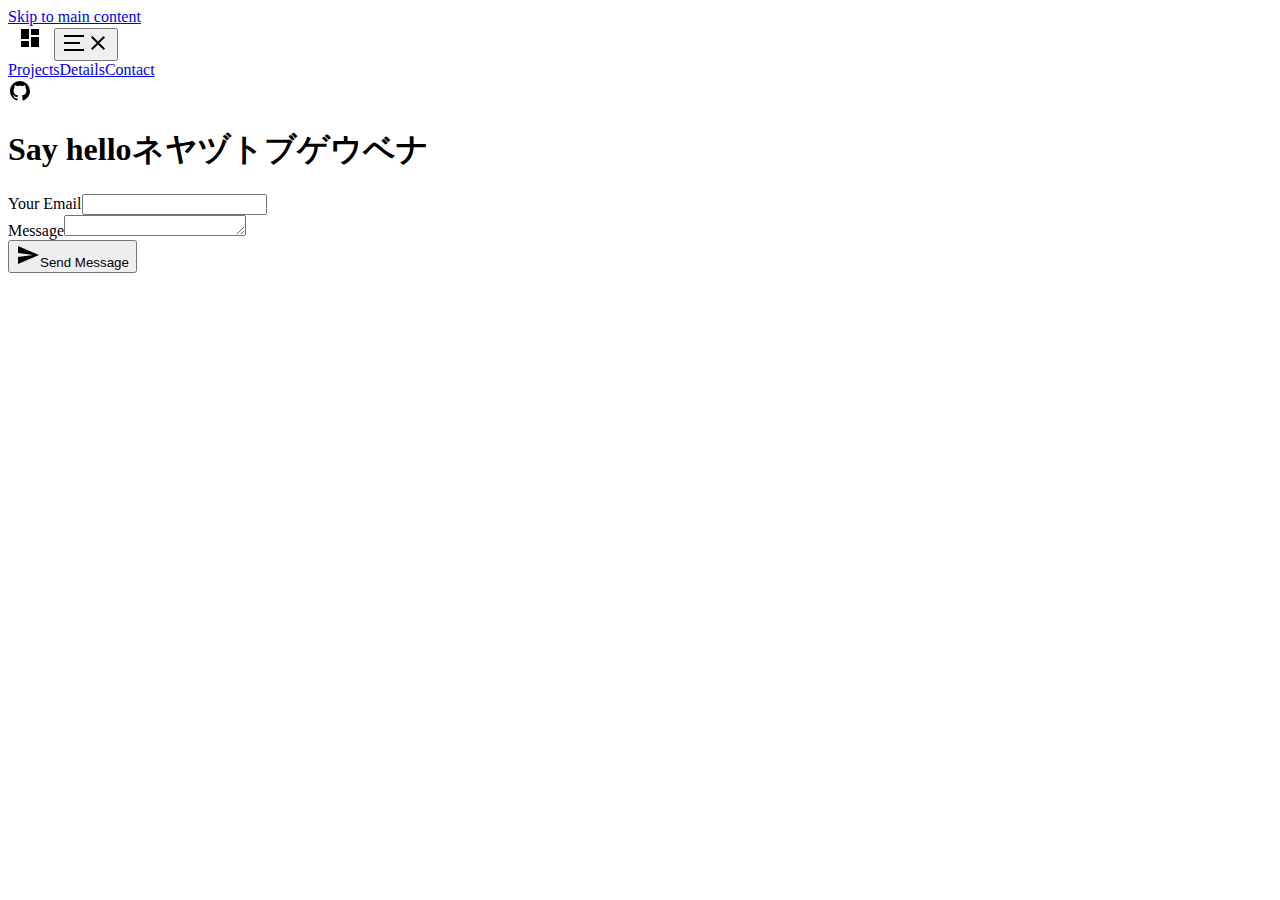
==== commit 09ad9f98: "initial" ====
--- a/contact/index.html
+++ b/contact/index.html
@@ -1 +1,599 @@
-<!DOCTYPE html><html lang="en"><head><meta charset="utf-8"><meta content="width=device-width,initial-scale=1,shrink-to-fit=no,viewport-fit=cover" name="viewport"><link href="/apple-touch-icon.png" rel="apple-touch-icon" sizes="180x180"><link href="/favicon-32x32.png" rel="icon" type="image/png" sizes="32x32"><link href="/favicon-16x16.png" rel="icon" type="image/png" sizes="16x16"><link href="/site.webmanifest" rel="manifest"><link href="/safari-pinned-tab.svg" rel="mask-icon" color="#5bbad5"><meta content="#da532c" name="msapplication-TileColor"><meta content="#ffffff" name="theme-color"><link href="/Portfolio-three-JS/humans.txt" rel="author" type="text/plain"><link href="/Portfolio-three-JS/static/css/main.a9c631ac.chunk.css" rel="stylesheet"><script src="/Portfolio-three-JS/static/js/0.b0298225.chunk.js" charset="utf-8"></script><link href="/Portfolio-three-JS/static/css/11.02528a26.chunk.css" rel="stylesheet" type="text/css"><script src="/Portfolio-three-JS/static/js/11.ef9a4559.chunk.js" charset="utf-8"></script><link href="/Portfolio-three-JS/static/media/gotham-medium.0ad7d622.woff2" rel="preload" data-react-helmet="true" as="font" crossorigin=""><link href="/Portfolio-three-JS/static/media/gotham-book.9c2a0ce4.woff2" rel="preload" data-react-helmet="true" as="font" crossorigin=""><link href="https://X/contact" rel="canonical" data-react-helmet="true"><style data-react-helmet="true">@font-face{font-family:Gotham;font-weight:400;src:url(/Portfolio-three-JS/static/media/gotham-book.9c2a0ce4.woff2) format("woff");font-display:swap}@font-face{font-family:Gotham;font-weight:500;src:url(/Portfolio-three-JS/static/media/gotham-medium.0ad7d622.woff2) format("woff2");font-display:swap}</style><style data-react-helmet="true">:root{--rgbBlack:0 0 0;--rgbWhite:255 255 255;--bezierFastoutSlowin:cubic-bezier(0.4, 0.0, 0.2, 1);--durationXS:200ms;--durationS:300ms;--durationM:400ms;--durationL:600ms;--durationXL:800ms;--systemFontStack:system-ui,-apple-system,BlinkMacSystemFont,San Francisco,Roboto,Segoe UI,Ubuntu,Helvetica Neue,sans-serif;--fontStack:Gotham,system-ui,-apple-system,BlinkMacSystemFont,San Francisco,Roboto,Segoe UI,Ubuntu,Helvetica Neue,sans-serif;--monoFontStack:SFMono Regular,Roboto Mono,Consolas,Liberation Mono,Menlo,Courier,monospace;--japaneseFontStack:ヒラギノ角ゴ Pro W3,Hiragino Kaku Gothic Pro,Hiragino Sans,Osaka,メイリオ,Meiryo,Segoe UI,sans-serif;--fontWeightRegular:400;--fontWeightMedium:500;--fontWeightBold:700;--fontSizeH0:8.75rem;--fontSizeH1:6.25rem;--fontSizeH2:3.625rem;--fontSizeH3:2.375rem;--fontSizeH4:1.75rem;--fontSizeBodyXL:1.375rem;--fontSizeBodyL:1.25rem;--fontSizeBodyM:1.125rem;--fontSizeBodyS:1rem;--fontSizeBodyXS:0.875rem;--lineHeightTitle:1.1;--lineHeightBody:1.5;--maxWidthS:540px;--maxWidthM:720px;--maxWidthL:1096px;--maxWidthXL:1680px;--spaceOuter:64px;--spaceXS:4px;--spaceS:8px;--spaceM:16px;--spaceL:24px;--spaceXL:32px;--space2XL:48px;--space3XL:64px;--space4XL:96px;--space5XL:128px}@media (max-width:2080px){:root{--fontSizeH0:7.5rem;--fontSizeH1:5rem}}@media (max-width:1680px){:root{--maxWidthS:480px;--maxWidthM:640px;--maxWidthL:1000px;--maxWidthXL:1100px;--spaceOuter:48px;--fontSizeH0:6.25rem;--fontSizeH1:4.375rem;--fontSizeH2:3.25rem;--fontSizeH3:2.25rem;--fontSizeH4:1.625rem}}@media (max-width:1024px){:root{--fontSizeH0:5rem;--fontSizeH1:3.75rem;--fontSizeH2:3rem;--fontSizeH3:2rem;--fontSizeH4:1.5rem}}@media (max-width:696px){:root{--spaceOuter:24px;--fontSizeH0:3.5rem;--fontSizeH1:2.5rem;--fontSizeH2:2.125rem;--fontSizeH3:1.75rem;--fontSizeH4:1.375rem;--fontSizeBodyL:1.125rem;--fontSizeBodyM:1rem;--fontSizeBodyS:0.875rem}}@media (max-width:400px){:root{--spaceOuter:16px;--fontSizeH0:2.625rem;--fontSizeH1:2.375rem;--fontSizeH2:1.75rem;--fontSizeH3:1.5rem;--fontSizeH4:1.25rem}}.dark{--rgbBackground:17 17 17;--rgbBackgroundLight:26 26 26;--rgbPrimary:0 229 255;--rgbAccent:0 229 255;--rgbText:255 255 255;--rgbError:255 0 60;--colorTextTitle:rgb(var(--rgbText) / 1);--colorTextBody:rgb(var(--rgbText) / 0.8);--colorTextLight:rgb(var(--rgbText) / 0.6)}.light{--rgbBackground:242 242 242;--rgbBackgroundLight:255 255 255;--rgbPrimary:0 0 0;--rgbAccent:0 229 255;--rgbText:0 0 0;--rgbError:210 14 60;--colorTextTitle:rgb(var(--rgbText) / 1);--colorTextBody:rgb(var(--rgbText) / 0.7);--colorTextLight:rgb(var(--rgbText) / 0.6)}</style><title>Contact | Xavier W. Wang</title><meta content="Send me a message if you’re interested in discussing a project or if you just want to say hi" name="description" data-react-helmet="true"></head><body class="dark"><script>const preferredTheme=JSON.parse(localStorage.getItem("theme"));document.body.className=preferredTheme||"dark"</script><div id="root"><a class="visually-hidden skip-to-main visually-hidden--show-on-focus" href="#MainContent">Skip to main content</a><header class="navbar"><a class="navbar__logo" href="/#intro" aria-label="Hamish Williams, Designer"><svg aria-hidden="true" class="monogram" height="29" viewBox="0 0 26 29" width="46"><defs><clipPath id="monogram-clip-1"><path d="M13,3V9H21V3M13,21H21V11H13M3,21H11V15H3M3,13H11V3H3V13Z"></path></clipPath></defs><rect height="100%" width="100%" clip-path="url(#monogram-clip-1)"></rect><g clip-path="url(#monogram-clip-1)"><rect height="100%" width="100%" class="monogram__highlight"></rect></g></svg></a><button class="button nav-toggle button--icon-only" aria-expanded="false" aria-label="Menu"><span class="button__text"><div class="nav-toggle__inner"><svg aria-hidden="true" class="icon nav-toggle__icon nav-toggle__icon--menu" height="24" viewBox="0 0 24 24" width="24"><path d="M22 6H2V4h20v2zM2 13h16v-2H2v2zm0 7h20v-2H2v2z"></path></svg><svg aria-hidden="true" class="icon nav-toggle__icon nav-toggle__icon--close" height="24" viewBox="0 0 24 24" width="24"><path d="M19 6.41L17.59 5 12 10.59 6.41 5 5 6.41 10.59 12 5 17.59 6.41 19 12 13.41 17.59 19 19 17.59 13.41 12z"></path></svg></div></span></button><nav class="navbar__nav"><div class="navbar__nav-list"><a class="navbar__nav-link" href="/#project-1">Projects</a><a class="navbar__nav-link" href="/#details">Details</a><a class="navbar__nav-link navbar__nav-link--active" href="/contact" aria-current="page">Contact</a></div><div class="navbar__nav-icons"><a class="navbar__nav-icon-link" href="https://github.com/Xavier-WW" aria-label="Github" rel="noopener noreferrer" target="_blank"><svg aria-hidden="true" class="icon navbar__nav-icon" height="24" viewBox="0 0 24 24" width="24"><path d="M12 2C6.477 2 2 6.477 2 12c0 4.42 2.87 8.17 6.84 9.5.5.08.66-.23.66-.5v-1.69c-2.77.6-3.36-1.34-3.36-1.34-.46-1.16-1.11-1.47-1.11-1.47-.91-.62.07-.6.07-.6 1 .07 1.53 1.03 1.53 1.03.87 1.52 2.34 1.07 2.91.83.09-.65.35-1.09.63-1.34-2.22-.25-4.55-1.11-4.55-4.92 0-1.11.38-2 1.03-2.71-.1-.25-.45-1.29.1-2.64 0 0 .84-.27 2.75 1.02.79-.22 1.65-.33 2.5-.33.85 0 1.71.11 2.5.33 1.91-1.29 2.75-1.02 2.75-1.02.55 1.35.2 2.39.1 2.64.65.71 1.03 1.6 1.03 2.71 0 3.82-2.34 4.66-4.57 4.91.36.31.69.92.69 1.85V21c0 .27.16.59.67.5C19.14 20.16 22 16.42 22 12A10 10 0 0012 2z"></path></svg></a></div></nav></header><main class="app" id="MainContent" tabindex="-1"><div class="app__page app__page--entered"><div class="section contact contact--entered"><form class="contact__form" method="post"><h1 class="contact__title contact__title--entering contact__title--hidden heading heading--align-auto heading--level-3 heading--weight-medium" style="--delay:360ms"><span class="decoder-text"><span class="visually-hidden decoder-text__label visually-hidden--hidden">Say hello</span><span class="decoder-text__content" aria-hidden="true"><span class="decoder-text__glyph">バ</span><span class="decoder-text__glyph">ホ</span><span class="decoder-text__glyph">ジ</span><span class="decoder-text__glyph">エ</span><span class="decoder-text__glyph">ヅ</span><span class="decoder-text__glyph">ド</span><span class="decoder-text__glyph">ヂ</span><span class="decoder-text__glyph">ウ</span><span class="decoder-text__glyph">ネ</span></span></span></h1><div class="divider contact__divider contact__divider--entering contact__divider--hidden" style="--lineWidth:100%;--lineHeight:2px;--collapseDelay:0ms;--delay:380ms"><div class="divider__line"></div></div><div class="input contact__input contact__input--entering contact__input--hidden" style="--delay:500ms"><div class="input__content"><label class="input__label" for="input-2" id="input-2-label">Your Email</label><input aria-labelledby="input-2-label" autocomplete="email" class="input__element" id="input-2" maxlength="512" required type="email" value=""><div class="input__underline"></div></div></div><div class="input contact__input contact__input--entering contact__input--hidden" style="--delay:600ms"><div class="input__content"><label class="input__label" for="input-3" id="input-3-label">Message</label><textarea aria-labelledby="input-3-label" autocomplete="off" class="textarea input__element" id="input-3" maxlength="4096" required rows="1" style="--resize:none"></textarea><div class="input__underline"></div></div></div><button class="button contact__button contact__button--entering contact__button--hidden" style="--delay:700ms" type="submit"><svg aria-hidden="true" class="icon button__icon button__icon--start" height="24" viewBox="0 0 24 24" width="24"><path d="M2.01 21L23 12 2.01 3 2 10l15 2-15 2 .01 7z"></path></svg><span class="button__text">Send Message</span></button></form></div></div></main></div><script>!function(e){function t(t){for(var n,o,u=t[0],i=t[1],f=t[2],l=0,d=[];l<u.length;l++)o=u[l],Object.prototype.hasOwnProperty.call(a,o)&&a[o]&&d.push(a[o][0]),a[o]=0;for(n in i)Object.prototype.hasOwnProperty.call(i,n)&&(e[n]=i[n]);for(s&&s(t);d.length;)d.shift()();return c.push.apply(c,f||[]),r()}function r(){for(var e,t=0;t<c.length;t++){for(var r=c[t],n=!0,o=1;o<r.length;o++){var i=r[o];0!==a[i]&&(n=!1)}n&&(c.splice(t--,1),e=u(u.s=r[0]))}return e}var n={},o={4:0},a={4:0},c=[];function u(t){if(n[t])return n[t].exports;var r=n[t]={i:t,l:!1,exports:{}};return e[t].call(r.exports,r,r.exports,u),r.l=!0,r.exports}u.e=function(e){var t=[];o[e]?t.push(o[e]):0!==o[e]&&{5:1,7:1,8:1,9:1,10:1,11:1,12:1,13:1,14:1}[e]&&t.push(o[e]=new Promise((function(t,r){for(var n="static/css/"+({}[e]||e)+"."+{0:"31d6cfe0",1:"31d6cfe0",2:"31d6cfe0",5:"da871aa2",7:"d62c2e3d",8:"b1d6b090",9:"65817527",10:"f34e198c",11:"02528a26",12:"5d194e80",13:"8df748a7",14:"a190fbef",15:"31d6cfe0"}[e]+".chunk.css",a=u.p+n,c=document.getElementsByTagName("link"),i=0;i<c.length;i++){var f=(s=c[i]).getAttribute("data-href")||s.getAttribute("href");if("stylesheet"===s.rel&&(f===n||f===a))return t()}var l=document.getElementsByTagName("style");for(i=0;i<l.length;i++){var s;if((f=(s=l[i]).getAttribute("data-href"))===n||f===a)return t()}var d=document.createElement("link");d.rel="stylesheet",d.type="text/css",d.onload=t,d.onerror=function(t){var n=t&&t.target&&t.target.src||a,c=new Error("Loading CSS chunk "+e+" failed.\n("+n+")");c.code="CSS_CHUNK_LOAD_FAILED",c.request=n,delete o[e],d.parentNode.removeChild(d),r(c)},d.href=a,document.getElementsByTagName("head")[0].appendChild(d)})).then((function(){o[e]=0})));var r=a[e];if(0!==r)if(r)t.push(r[2]);else{var n=new Promise((function(t,n){r=a[e]=[t,n]}));t.push(r[2]=n);var c,i=document.createElement("script");i.charset="utf-8",i.timeout=120,u.nc&&i.setAttribute("nonce",u.nc),i.src=function(e){return u.p+"static/js/"+({}[e]||e)+"."+{0:"b0298225",1:"e0204490",2:"ca61586b",5:"0b6d88a7",7:"3e85dca8",8:"c5c7b6a7",9:"9e13a898",10:"ba527cc8",11:"ef9a4559",12:"6a9ab4aa",13:"5e18566c",14:"4534d215",15:"79ff2cbd"}[e]+".chunk.js"}(e);var f=new Error;c=function(t){i.onerror=i.onload=null,clearTimeout(l);var r=a[e];if(0!==r){if(r){var n=t&&("load"===t.type?"missing":t.type),o=t&&t.target&&t.target.src;f.message="Loading chunk "+e+" failed.\n("+n+": "+o+")",f.name="ChunkLoadError",f.type=n,f.request=o,r[1](f)}a[e]=void 0}};var l=setTimeout((function(){c({type:"timeout",target:i})}),12e4);i.onerror=i.onload=c,document.head.appendChild(i)}return Promise.all(t)},u.m=e,u.c=n,u.d=function(e,t,r){u.o(e,t)||Object.defineProperty(e,t,{enumerable:!0,get:r})},u.r=function(e){"undefined"!=typeof Symbol&&Symbol.toStringTag&&Object.defineProperty(e,Symbol.toStringTag,{value:"Module"}),Object.defineProperty(e,"__esModule",{value:!0})},u.t=function(e,t){if(1&t&&(e=u(e)),8&t)return e;if(4&t&&"object"==typeof e&&e&&e.__esModule)return e;var r=Object.create(null);if(u.r(r),Object.defineProperty(r,"default",{enumerable:!0,value:e}),2&t&&"string"!=typeof e)for(var n in e)u.d(r,n,function(t){return e[t]}.bind(null,n));return r},u.n=function(e){var t=e&&e.__esModule?function(){return e.default}:function(){return e};return u.d(t,"a",t),t},u.o=function(e,t){return Object.prototype.hasOwnProperty.call(e,t)},u.p="/Portfolio-three-JS/",u.oe=function(e){throw console.error(e),e};var i=this.webpackJsonpportfolio=this.webpackJsonpportfolio||[],f=i.push.bind(i);i.push=t,i=i.slice();for(var l=0;l<i.length;l++)t(i[l]);var s=f;r()}([])</script><script src="/Portfolio-three-JS/static/js/6.7d664ba1.chunk.js"></script><script src="/Portfolio-three-JS/static/js/main.3aeafd5b.chunk.js"></script></body></html>+<!DOCTYPE html>
+<html lang="en">
+  <head>
+    <meta charset="utf-8" />
+    <meta
+      content="width=device-width,initial-scale=1,shrink-to-fit=no,viewport-fit=cover"
+      name="viewport"
+    />
+    <link href="/apple-touch-icon.png" rel="apple-touch-icon" sizes="180x180" />
+    <link href="/favicon-32x32.png" rel="icon" type="image/png" sizes="32x32" />
+    <link href="/favicon-16x16.png" rel="icon" type="image/png" sizes="16x16" />
+    <link href="/site.webmanifest" rel="manifest" />
+    <link href="/safari-pinned-tab.svg" rel="mask-icon" color="#5bbad5" />
+    <meta content="#da532c" name="msapplication-TileColor" />
+    <meta content="#ffffff" name="theme-color" />
+    <link href="/Portfolio-three-JS/humans.txt" rel="author" type="text/plain" />
+    <link
+      href="/Portfolio-three-JS/static/css/main.a9c631ac.chunk.css"
+      rel="stylesheet"
+    />
+    <script
+      src="/Portfolio-three-JS/static/js/0.b0298225.chunk.js"
+      charset="utf-8"
+    ></script>
+    <link
+      href="/Portfolio-three-JS/static/css/11.02528a26.chunk.css"
+      rel="stylesheet"
+      type="text/css"
+    />
+    <script
+      src="/Portfolio-three-JS/static/js/11.ef9a4559.chunk.js"
+      charset="utf-8"
+    ></script>
+    <link
+      href="/Portfolio-three-JS/static/media/gotham-medium.0ad7d622.woff2"
+      rel="preload"
+      data-react-helmet="true"
+      as="font"
+      crossorigin=""
+    />
+    <link
+      href="/Portfolio-three-JS/static/media/gotham-book.9c2a0ce4.woff2"
+      rel="preload"
+      data-react-helmet="true"
+      as="font"
+      crossorigin=""
+    />
+    <link
+      href="https://xavier-ww.github.io/Portfolio-three-JS/contact"
+      rel="canonical"
+      data-react-helmet="true"
+    />
+    <style data-react-helmet="true">
+      @font-face {
+        font-family: Gotham;
+        font-weight: 400;
+        src: url(/Portfolio-three-JS/static/media/gotham-book.9c2a0ce4.woff2)
+          format('woff');
+        font-display: swap;
+      }
+      @font-face {
+        font-family: Gotham;
+        font-weight: 500;
+        src: url(/Portfolio-three-JS/static/media/gotham-medium.0ad7d622.woff2)
+          format('woff2');
+        font-display: swap;
+      }
+    </style>
+    <style data-react-helmet="true">
+      :root {
+        --rgbBlack: 0 0 0;
+        --rgbWhite: 255 255 255;
+        --bezierFastoutSlowin: cubic-bezier(0.4, 0, 0.2, 1);
+        --durationXS: 200ms;
+        --durationS: 300ms;
+        --durationM: 400ms;
+        --durationL: 600ms;
+        --durationXL: 800ms;
+        --systemFontStack: system-ui, -apple-system, BlinkMacSystemFont, San Francisco,
+          Roboto, Segoe UI, Ubuntu, Helvetica Neue, sans-serif;
+        --fontStack: Gotham, system-ui, -apple-system, BlinkMacSystemFont, San Francisco,
+          Roboto, Segoe UI, Ubuntu, Helvetica Neue, sans-serif;
+        --monoFontStack: SFMono Regular, Roboto Mono, Consolas, Liberation Mono, Menlo,
+          Courier, monospace;
+        --japaneseFontStack: ヒラギノ角ゴ Pro W3, Hiragino Kaku Gothic Pro, Hiragino Sans,
+          Osaka, メイリオ, Meiryo, Segoe UI, sans-serif;
+        --fontWeightRegular: 400;
+        --fontWeightMedium: 500;
+        --fontWeightBold: 700;
+        --fontSizeH0: 8.75rem;
+        --fontSizeH1: 6.25rem;
+        --fontSizeH2: 3.625rem;
+        --fontSizeH3: 2.375rem;
+        --fontSizeH4: 1.75rem;
+        --fontSizeBodyXL: 1.375rem;
+        --fontSizeBodyL: 1.25rem;
+        --fontSizeBodyM: 1.125rem;
+        --fontSizeBodyS: 1rem;
+        --fontSizeBodyXS: 0.875rem;
+        --lineHeightTitle: 1.1;
+        --lineHeightBody: 1.5;
+        --maxWidthS: 540px;
+        --maxWidthM: 720px;
+        --maxWidthL: 1096px;
+        --maxWidthXL: 1680px;
+        --spaceOuter: 64px;
+        --spaceXS: 4px;
+        --spaceS: 8px;
+        --spaceM: 16px;
+        --spaceL: 24px;
+        --spaceXL: 32px;
+        --space2XL: 48px;
+        --space3XL: 64px;
+        --space4XL: 96px;
+        --space5XL: 128px;
+      }
+      @media (max-width: 2080px) {
+        :root {
+          --fontSizeH0: 7.5rem;
+          --fontSizeH1: 5rem;
+        }
+      }
+      @media (max-width: 1680px) {
+        :root {
+          --maxWidthS: 480px;
+          --maxWidthM: 640px;
+          --maxWidthL: 1000px;
+          --maxWidthXL: 1100px;
+          --spaceOuter: 48px;
+          --fontSizeH0: 6.25rem;
+          --fontSizeH1: 4.375rem;
+          --fontSizeH2: 3.25rem;
+          --fontSizeH3: 2.25rem;
+          --fontSizeH4: 1.625rem;
+        }
+      }
+      @media (max-width: 1024px) {
+        :root {
+          --fontSizeH0: 5rem;
+          --fontSizeH1: 3.75rem;
+          --fontSizeH2: 3rem;
+          --fontSizeH3: 2rem;
+          --fontSizeH4: 1.5rem;
+        }
+      }
+      @media (max-width: 696px) {
+        :root {
+          --spaceOuter: 24px;
+          --fontSizeH0: 3.5rem;
+          --fontSizeH1: 2.5rem;
+          --fontSizeH2: 2.125rem;
+          --fontSizeH3: 1.75rem;
+          --fontSizeH4: 1.375rem;
+          --fontSizeBodyL: 1.125rem;
+          --fontSizeBodyM: 1rem;
+          --fontSizeBodyS: 0.875rem;
+        }
+      }
+      @media (max-width: 400px) {
+        :root {
+          --spaceOuter: 16px;
+          --fontSizeH0: 2.625rem;
+          --fontSizeH1: 2.375rem;
+          --fontSizeH2: 1.75rem;
+          --fontSizeH3: 1.5rem;
+          --fontSizeH4: 1.25rem;
+        }
+      }
+      .dark {
+        --rgbBackground: 17 17 17;
+        --rgbBackgroundLight: 26 26 26;
+        --rgbPrimary: 0 229 255;
+        --rgbAccent: 0 229 255;
+        --rgbText: 255 255 255;
+        --rgbError: 255 0 60;
+        --colorTextTitle: rgb(var(--rgbText) / 1);
+        --colorTextBody: rgb(var(--rgbText) / 0.8);
+        --colorTextLight: rgb(var(--rgbText) / 0.6);
+      }
+      .light {
+        --rgbBackground: 242 242 242;
+        --rgbBackgroundLight: 255 255 255;
+        --rgbPrimary: 0 0 0;
+        --rgbAccent: 0 229 255;
+        --rgbText: 0 0 0;
+        --rgbError: 210 14 60;
+        --colorTextTitle: rgb(var(--rgbText) / 1);
+        --colorTextBody: rgb(var(--rgbText) / 0.7);
+        --colorTextLight: rgb(var(--rgbText) / 0.6);
+      }
+    </style>
+    <title>Contact | Xavier W. Wang</title>
+    <meta
+      content="Send me a message if you’re interested in discussing a project or if you just want to say hi"
+      name="description"
+      data-react-helmet="true"
+    />
+  </head>
+  <body class="dark">
+    <script>
+      const preferredTheme = JSON.parse(localStorage.getItem('theme'));
+      document.body.className = preferredTheme || 'dark';
+    </script>
+    <div id="root">
+      <a
+        class="visually-hidden skip-to-main visually-hidden--show-on-focus"
+        href="#MainContent"
+        >Skip to main content</a
+      >
+      <header class="navbar">
+        <a class="navbar__logo" href="/#intro" aria-label="Hamish Williams, Designer"
+          ><svg
+            aria-hidden="true"
+            class="monogram"
+            height="29"
+            viewBox="0 0 26 29"
+            width="46"
+          >
+            <defs>
+              <clipPath id="monogram-clip-1">
+                <path d="M13,3V9H21V3M13,21H21V11H13M3,21H11V15H3M3,13H11V3H3V13Z"></path>
+              </clipPath>
+            </defs>
+            <rect height="100%" width="100%" clip-path="url(#monogram-clip-1)"></rect>
+            <g clip-path="url(#monogram-clip-1)">
+              <rect height="100%" width="100%" class="monogram__highlight"></rect>
+            </g></svg></a
+        ><button
+          class="button nav-toggle button--icon-only"
+          aria-expanded="false"
+          aria-label="Menu"
+        >
+          <span class="button__text"
+            ><div class="nav-toggle__inner">
+              <svg
+                aria-hidden="true"
+                class="icon nav-toggle__icon nav-toggle__icon--menu"
+                height="24"
+                viewBox="0 0 24 24"
+                width="24"
+              >
+                <path d="M22 6H2V4h20v2zM2 13h16v-2H2v2zm0 7h20v-2H2v2z"></path></svg
+              ><svg
+                aria-hidden="true"
+                class="icon nav-toggle__icon nav-toggle__icon--close"
+                height="24"
+                viewBox="0 0 24 24"
+                width="24"
+              >
+                <path
+                  d="M19 6.41L17.59 5 12 10.59 6.41 5 5 6.41 10.59 12 5 17.59 6.41 19 12 13.41 17.59 19 19 17.59 13.41 12z"
+                ></path>
+              </svg></div
+          ></span>
+        </button>
+        <nav class="navbar__nav">
+          <div class="navbar__nav-list">
+            <a class="navbar__nav-link" href="/#project-1">Projects</a
+            ><a class="navbar__nav-link" href="/#details">Details</a
+            ><a
+              class="navbar__nav-link navbar__nav-link--active"
+              href="/contact"
+              aria-current="page"
+              >Contact</a
+            >
+          </div>
+          <div class="navbar__nav-icons">
+            <a
+              class="navbar__nav-icon-link"
+              href="https://github.com/Xavier-WW"
+              aria-label="Github"
+              rel="noopener noreferrer"
+              target="_blank"
+              ><svg
+                aria-hidden="true"
+                class="icon navbar__nav-icon"
+                height="24"
+                viewBox="0 0 24 24"
+                width="24"
+              >
+                <path
+                  d="M12 2C6.477 2 2 6.477 2 12c0 4.42 2.87 8.17 6.84 9.5.5.08.66-.23.66-.5v-1.69c-2.77.6-3.36-1.34-3.36-1.34-.46-1.16-1.11-1.47-1.11-1.47-.91-.62.07-.6.07-.6 1 .07 1.53 1.03 1.53 1.03.87 1.52 2.34 1.07 2.91.83.09-.65.35-1.09.63-1.34-2.22-.25-4.55-1.11-4.55-4.92 0-1.11.38-2 1.03-2.71-.1-.25-.45-1.29.1-2.64 0 0 .84-.27 2.75 1.02.79-.22 1.65-.33 2.5-.33.85 0 1.71.11 2.5.33 1.91-1.29 2.75-1.02 2.75-1.02.55 1.35.2 2.39.1 2.64.65.71 1.03 1.6 1.03 2.71 0 3.82-2.34 4.66-4.57 4.91.36.31.69.92.69 1.85V21c0 .27.16.59.67.5C19.14 20.16 22 16.42 22 12A10 10 0 0012 2z"
+                ></path></svg
+            ></a>
+          </div>
+        </nav>
+      </header>
+      <main class="app" id="MainContent" tabindex="-1">
+        <div class="app__page app__page--entered">
+          <div class="section contact contact--entered">
+            <form class="contact__form" method="post">
+              <h1
+                class="contact__title contact__title--entering contact__title--hidden heading heading--align-auto heading--level-3 heading--weight-medium"
+                style="--delay: 360ms"
+              >
+                <span class="decoder-text"
+                  ><span
+                    class="visually-hidden decoder-text__label visually-hidden--hidden"
+                    >Say hello</span
+                  ><span class="decoder-text__content" aria-hidden="true"
+                    ><span class="decoder-text__glyph">ネ</span
+                    ><span class="decoder-text__glyph">ヤ</span
+                    ><span class="decoder-text__glyph">ヅ</span
+                    ><span class="decoder-text__glyph">ト</span
+                    ><span class="decoder-text__glyph">ブ</span
+                    ><span class="decoder-text__glyph">ゲ</span
+                    ><span class="decoder-text__glyph">ウ</span
+                    ><span class="decoder-text__glyph">ベ</span
+                    ><span class="decoder-text__glyph">ナ</span></span
+                  ></span
+                >
+              </h1>
+              <div
+                class="divider contact__divider contact__divider--entering contact__divider--hidden"
+                style="
+                  --lineWidth: 100%;
+                  --lineHeight: 2px;
+                  --collapseDelay: 0ms;
+                  --delay: 380ms;
+                "
+              >
+                <div class="divider__line"></div>
+              </div>
+              <div
+                class="input contact__input contact__input--entering contact__input--hidden"
+                style="--delay: 500ms"
+              >
+                <div class="input__content">
+                  <label class="input__label" for="input-2" id="input-2-label"
+                    >Your Email</label
+                  ><input
+                    aria-labelledby="input-2-label"
+                    autocomplete="email"
+                    class="input__element"
+                    id="input-2"
+                    maxlength="512"
+                    required
+                    type="email"
+                    value=""
+                  />
+                  <div class="input__underline"></div>
+                </div>
+              </div>
+              <div
+                class="input contact__input contact__input--entering contact__input--hidden"
+                style="--delay: 600ms"
+              >
+                <div class="input__content">
+                  <label class="input__label" for="input-3" id="input-3-label"
+                    >Message</label
+                  ><textarea
+                    aria-labelledby="input-3-label"
+                    autocomplete="off"
+                    class="textarea input__element"
+                    id="input-3"
+                    maxlength="4096"
+                    required
+                    rows="1"
+                    style="--resize: none"
+                  ></textarea>
+                  <div class="input__underline"></div>
+                </div>
+              </div>
+              <button
+                class="button contact__button contact__button--entering contact__button--hidden"
+                style="--delay: 700ms"
+                type="submit"
+              >
+                <svg
+                  aria-hidden="true"
+                  class="icon button__icon button__icon--start"
+                  height="24"
+                  viewBox="0 0 24 24"
+                  width="24"
+                >
+                  <path d="M2.01 21L23 12 2.01 3 2 10l15 2-15 2 .01 7z"></path></svg
+                ><span class="button__text">Send Message</span>
+              </button>
+            </form>
+          </div>
+        </div>
+      </main>
+    </div>
+    <script>
+      !(function (e) {
+        function t(t) {
+          for (var n, o, u = t[0], i = t[1], f = t[2], l = 0, d = []; l < u.length; l++)
+            (o = u[l]),
+              Object.prototype.hasOwnProperty.call(a, o) && a[o] && d.push(a[o][0]),
+              (a[o] = 0);
+          for (n in i) Object.prototype.hasOwnProperty.call(i, n) && (e[n] = i[n]);
+          for (s && s(t); d.length; ) d.shift()();
+          return c.push.apply(c, f || []), r();
+        }
+        function r() {
+          for (var e, t = 0; t < c.length; t++) {
+            for (var r = c[t], n = !0, o = 1; o < r.length; o++) {
+              var i = r[o];
+              0 !== a[i] && (n = !1);
+            }
+            n && (c.splice(t--, 1), (e = u((u.s = r[0]))));
+          }
+          return e;
+        }
+        var n = {},
+          o = { 4: 0 },
+          a = { 4: 0 },
+          c = [];
+        function u(t) {
+          if (n[t]) return n[t].exports;
+          var r = (n[t] = { i: t, l: !1, exports: {} });
+          return e[t].call(r.exports, r, r.exports, u), (r.l = !0), r.exports;
+        }
+        (u.e = function (e) {
+          var t = [];
+          o[e]
+            ? t.push(o[e])
+            : 0 !== o[e] &&
+              { 5: 1, 7: 1, 8: 1, 9: 1, 10: 1, 11: 1, 12: 1, 13: 1, 14: 1 }[e] &&
+              t.push(
+                (o[e] = new Promise(function (t, r) {
+                  for (
+                    var n =
+                        'static/css/' +
+                        ({}[e] || e) +
+                        '.' +
+                        {
+                          0: '31d6cfe0',
+                          1: '31d6cfe0',
+                          2: '31d6cfe0',
+                          5: 'da871aa2',
+                          7: 'd62c2e3d',
+                          8: 'b1d6b090',
+                          9: '65817527',
+                          10: 'f34e198c',
+                          11: '02528a26',
+                          12: '5d194e80',
+                          13: '8df748a7',
+                          14: 'a190fbef',
+                          15: '31d6cfe0',
+                        }[e] +
+                        '.chunk.css',
+                      a = u.p + n,
+                      c = document.getElementsByTagName('link'),
+                      i = 0;
+                    i < c.length;
+                    i++
+                  ) {
+                    var f =
+                      (s = c[i]).getAttribute('data-href') || s.getAttribute('href');
+                    if ('stylesheet' === s.rel && (f === n || f === a)) return t();
+                  }
+                  var l = document.getElementsByTagName('style');
+                  for (i = 0; i < l.length; i++) {
+                    var s;
+                    if ((f = (s = l[i]).getAttribute('data-href')) === n || f === a)
+                      return t();
+                  }
+                  var d = document.createElement('link');
+                  (d.rel = 'stylesheet'),
+                    (d.type = 'text/css'),
+                    (d.onload = t),
+                    (d.onerror = function (t) {
+                      var n = (t && t.target && t.target.src) || a,
+                        c = new Error('Loading CSS chunk ' + e + ' failed.\n(' + n + ')');
+                      (c.code = 'CSS_CHUNK_LOAD_FAILED'),
+                        (c.request = n),
+                        delete o[e],
+                        d.parentNode.removeChild(d),
+                        r(c);
+                    }),
+                    (d.href = a),
+                    document.getElementsByTagName('head')[0].appendChild(d);
+                }).then(function () {
+                  o[e] = 0;
+                }))
+              );
+          var r = a[e];
+          if (0 !== r)
+            if (r) t.push(r[2]);
+            else {
+              var n = new Promise(function (t, n) {
+                r = a[e] = [t, n];
+              });
+              t.push((r[2] = n));
+              var c,
+                i = document.createElement('script');
+              (i.charset = 'utf-8'),
+                (i.timeout = 120),
+                u.nc && i.setAttribute('nonce', u.nc),
+                (i.src = (function (e) {
+                  return (
+                    u.p +
+                    'static/js/' +
+                    ({}[e] || e) +
+                    '.' +
+                    {
+                      0: 'b0298225',
+                      1: 'e0204490',
+                      2: 'ca61586b',
+                      5: '0b6d88a7',
+                      7: '3e85dca8',
+                      8: 'c5c7b6a7',
+                      9: '9e13a898',
+                      10: 'ba527cc8',
+                      11: 'ef9a4559',
+                      12: '6a9ab4aa',
+                      13: '5e18566c',
+                      14: '4534d215',
+                      15: '79ff2cbd',
+                    }[e] +
+                    '.chunk.js'
+                  );
+                })(e));
+              var f = new Error();
+              c = function (t) {
+                (i.onerror = i.onload = null), clearTimeout(l);
+                var r = a[e];
+                if (0 !== r) {
+                  if (r) {
+                    var n = t && ('load' === t.type ? 'missing' : t.type),
+                      o = t && t.target && t.target.src;
+                    (f.message =
+                      'Loading chunk ' + e + ' failed.\n(' + n + ': ' + o + ')'),
+                      (f.name = 'ChunkLoadError'),
+                      (f.type = n),
+                      (f.request = o),
+                      r[1](f);
+                  }
+                  a[e] = void 0;
+                }
+              };
+              var l = setTimeout(function () {
+                c({ type: 'timeout', target: i });
+              }, 12e4);
+              (i.onerror = i.onload = c), document.head.appendChild(i);
+            }
+          return Promise.all(t);
+        }),
+          (u.m = e),
+          (u.c = n),
+          (u.d = function (e, t, r) {
+            u.o(e, t) || Object.defineProperty(e, t, { enumerable: !0, get: r });
+          }),
+          (u.r = function (e) {
+            'undefined' != typeof Symbol &&
+              Symbol.toStringTag &&
+              Object.defineProperty(e, Symbol.toStringTag, { value: 'Module' }),
+              Object.defineProperty(e, '__esModule', { value: !0 });
+          }),
+          (u.t = function (e, t) {
+            if ((1 & t && (e = u(e)), 8 & t)) return e;
+            if (4 & t && 'object' == typeof e && e && e.__esModule) return e;
+            var r = Object.create(null);
+            if (
+              (u.r(r),
+              Object.defineProperty(r, 'default', { enumerable: !0, value: e }),
+              2 & t && 'string' != typeof e)
+            )
+              for (var n in e)
+                u.d(
+                  r,
+                  n,
+                  function (t) {
+                    return e[t];
+                  }.bind(null, n)
+                );
+            return r;
+          }),
+          (u.n = function (e) {
+            var t =
+              e && e.__esModule
+                ? function () {
+                    return e.default;
+                  }
+                : function () {
+                    return e;
+                  };
+            return u.d(t, 'a', t), t;
+          }),
+          (u.o = function (e, t) {
+            return Object.prototype.hasOwnProperty.call(e, t);
+          }),
+          (u.p = '/Portfolio-three-JS/'),
+          (u.oe = function (e) {
+            throw (console.error(e), e);
+          });
+        var i = (this.webpackJsonpportfolio = this.webpackJsonpportfolio || []),
+          f = i.push.bind(i);
+        (i.push = t), (i = i.slice());
+        for (var l = 0; l < i.length; l++) t(i[l]);
+        var s = f;
+        r();
+      })([]);
+    </script>
+    <script src="/Portfolio-three-JS/static/js/6.7d664ba1.chunk.js"></script>
+    <script src="/Portfolio-three-JS/static/js/main.25093a90.chunk.js"></script>
+  </body>
+</html>
